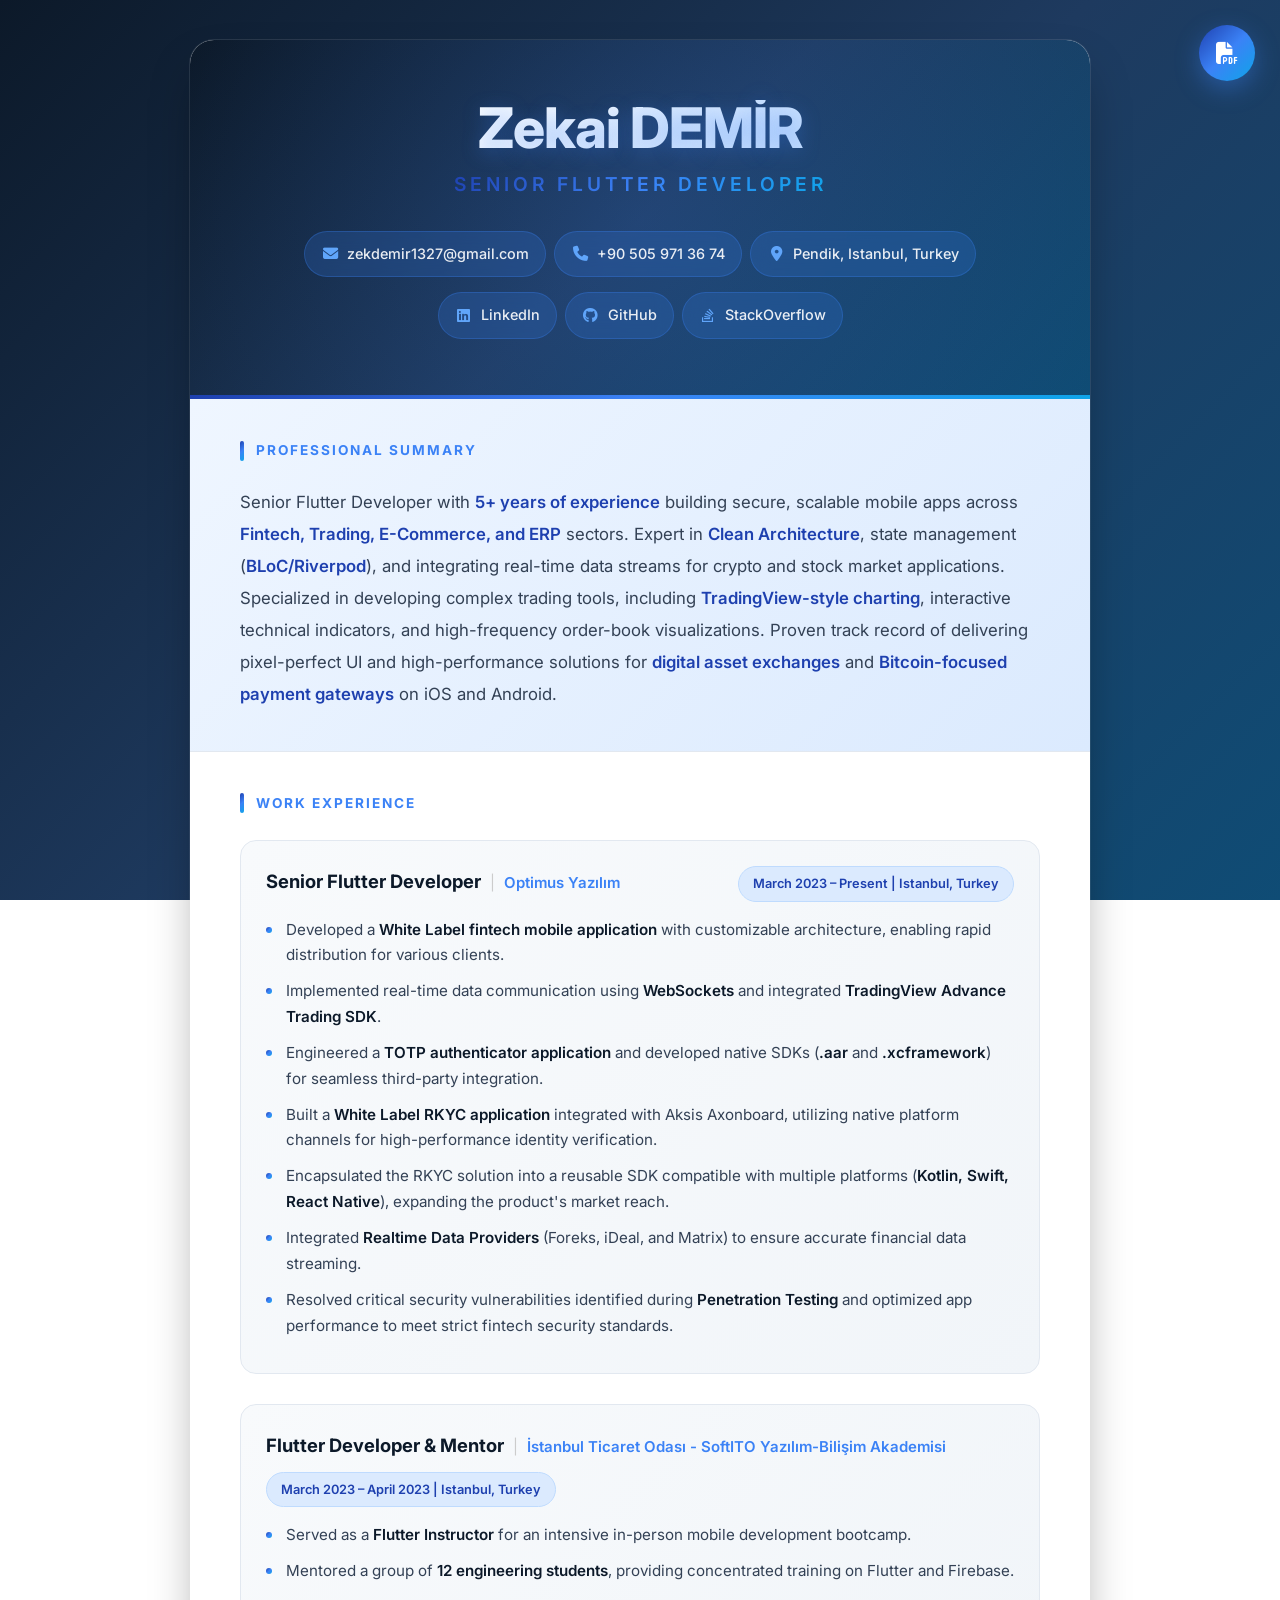
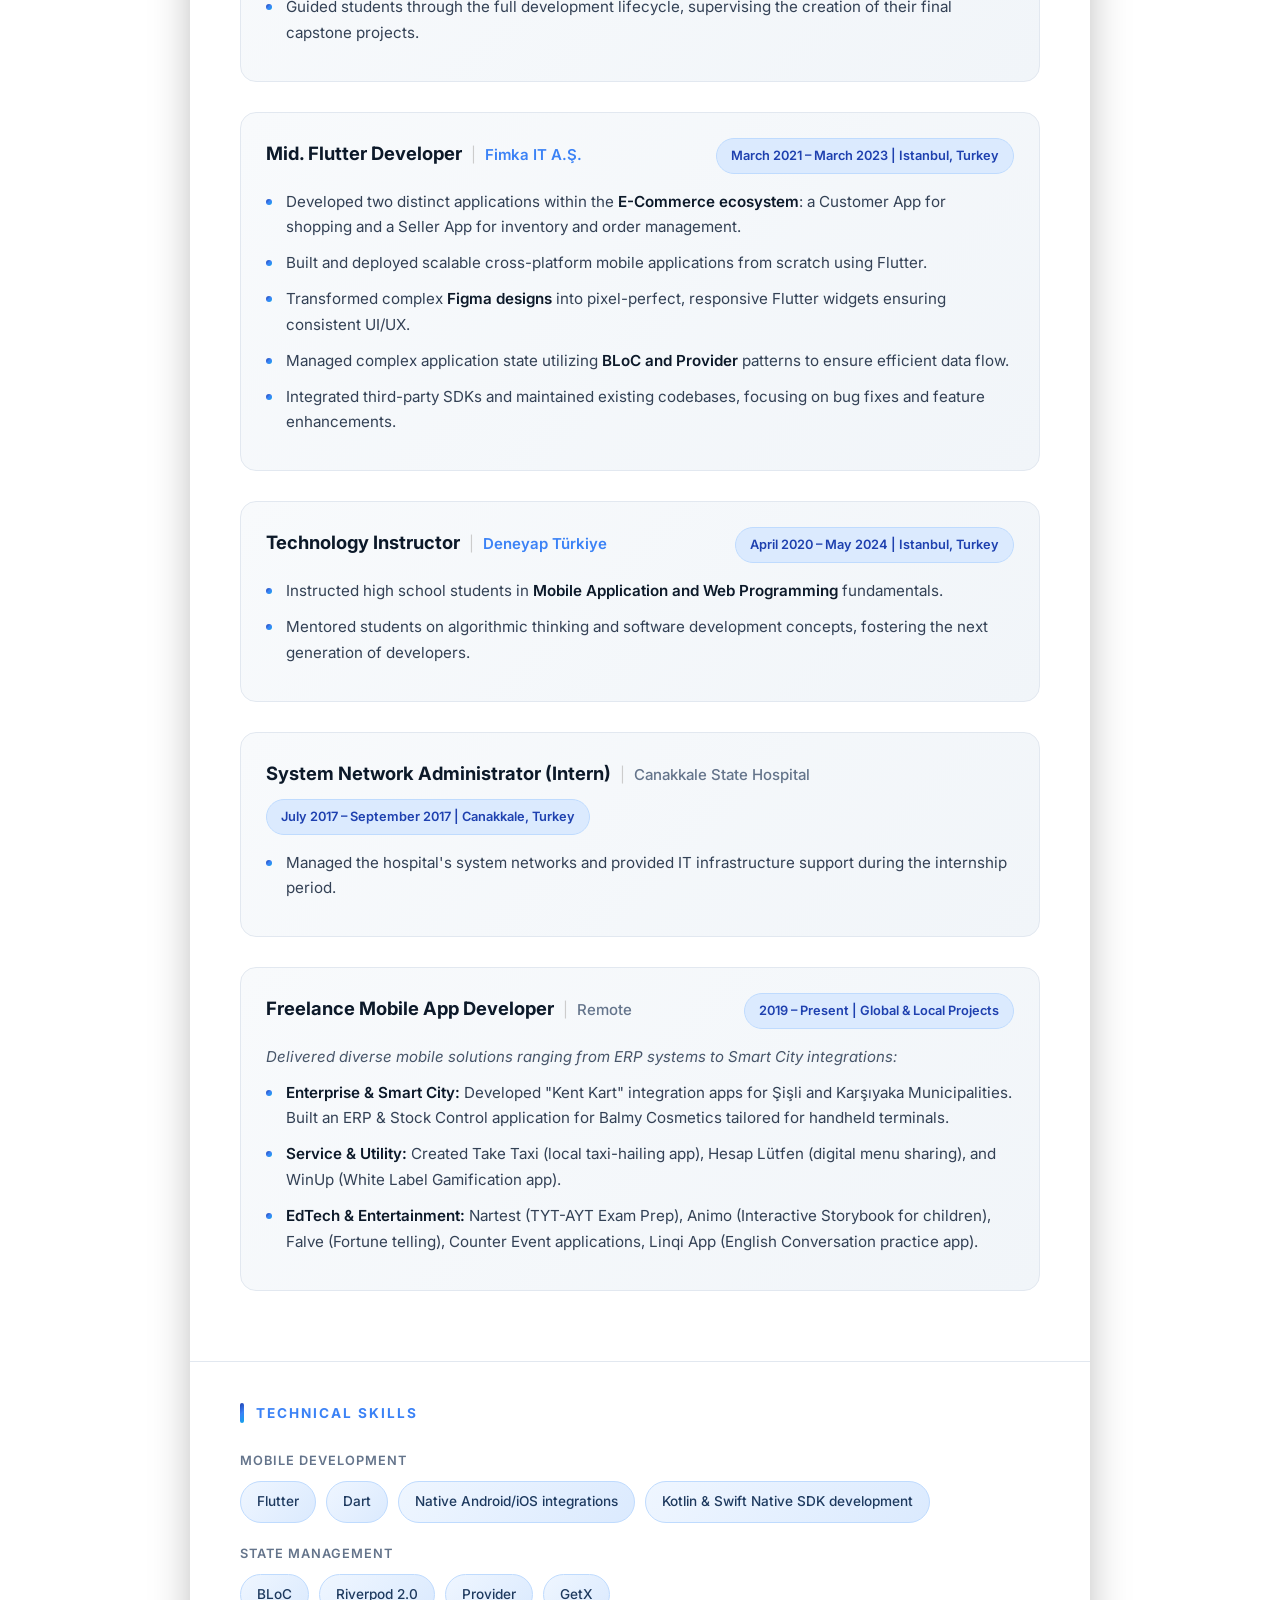
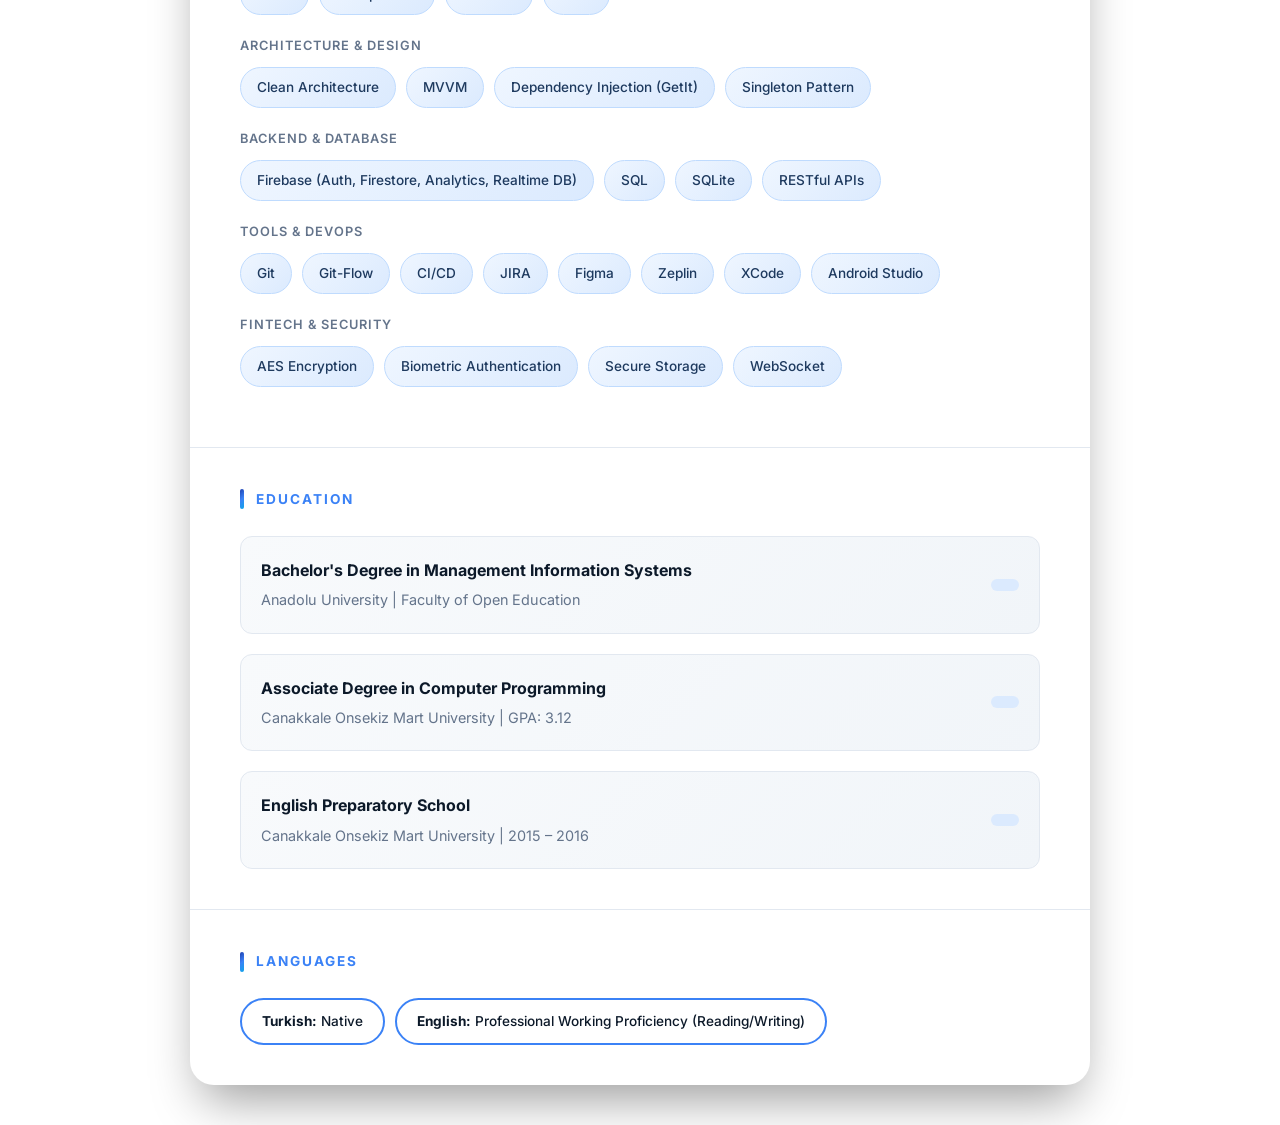
==== index.html @ 6dcea09a "feat: Implement personal CV website with responsive design and native PDF generation." ====
<!DOCTYPE html>
<html lang="en">

<head>
    <meta charset="UTF-8">
    <meta name="viewport" content="width=device-width, initial-scale=1.0">
    <title>Zekai Demir - Senior Flutter Developer</title>
    <meta name="description"
        content="Senior Flutter Developer with 5+ years of experience building secure, scalable mobile apps across Fintech, E-Commerce, and ERP sectors.">
    <link rel="icon" href="favicon.png" type="image/png">
    <link rel="preconnect" href="https://fonts.googleapis.com">
    <link rel="preconnect" href="https://fonts.gstatic.com" crossorigin>
    <link href="https://fonts.googleapis.com/css2?family=Inter:wght@400;500;600;700;800&display=swap" rel="stylesheet">
    <link rel="stylesheet" href="style.css">
    <link rel="stylesheet" href="https://cdnjs.cloudflare.com/ajax/libs/font-awesome/6.4.0/css/all.min.css">
</head>

<body>
    <!-- Fixed PDF Download Button -->
    <button id="pdf-download-btn" onclick="generatePDF()" title="Download as PDF">
        <i class="fa-solid fa-file-pdf"></i>
    </button>


    <div class="container">
        <header class="header-centered">
            <div class="header-left">
                <h1>Zekai DEMİR</h1>
                <h2>Senior Flutter Developer</h2>
            </div>
            <div class="header-right">
                <div class="contact-row">
                    <a href="mailto:zekdemir1327@gmail.com"><i class="fa-solid fa-envelope"></i>
                        zekdemir1327@gmail.com</a>
                    <a href="tel:+905059713674"><i class="fa-solid fa-phone"></i> +90 505 971 36 74</a>
                    <a href="https://www.google.com/maps/search/?api=1&query=Pendik,+Istanbul,+Turkey"
                        target="_blank"><i class="fa-solid fa-location-dot"></i> Pendik, Istanbul, Turkey</a>
                </div>
                <div class="social-row">
                    <a href="https://linkedin.com/in/zekai-demir-aa028a126" target="_blank"><i
                            class="fa-brands fa-linkedin"></i> LinkedIn</a>
                    <a href="https://github.com/Demirzekk" target="_blank"><i class="fa-brands fa-github"></i>
                        GitHub</a>
                    <a href="https://stackoverflow.com/users/14048442" target="_blank"><i
                            class="fa-brands fa-stack-overflow"></i> StackOverflow</a>
                </div>
            </div>
        </header>

        <section class="summary">
            <h3 class="section-title">Professional Summary</h3>
            <p>
                Senior Flutter Developer with <strong>5+ years of experience</strong> building secure, scalable mobile
                apps across
                <strong>Fintech, Trading, E-Commerce, and ERP</strong> sectors. Expert in <strong>Clean
                    Architecture</strong>,
                state management (<strong>BLoC/Riverpod</strong>), and integrating real-time data streams for crypto and
                stock market applications.
                Specialized in developing complex trading tools, including <strong>TradingView-style charting</strong>,
                interactive technical indicators,
                and high-frequency order-book visualizations. Proven track record of delivering pixel-perfect UI and
                high-performance solutions
                for <strong>digital asset exchanges</strong> and <strong>Bitcoin-focused payment gateways</strong> on
                iOS and Android.
            </p>
        </section>

        <section class="experience">
            <h3 class="section-title">Work Experience</h3>

            <!-- Senior Flutter Developer - Optimus Yazılım -->
            <div class="job-item">
                <div class="job-header">
                    <div>
                        <span class="job-title">Senior Flutter Developer</span> <span
                            style="margin: 0 5px; color: #ccc;">|</span> <span class="company"><a href="#"
                                target="_blank">Optimus Yazılım</a></span>
                    </div>
                    <div class="job-meta">March 2023 – Present | Istanbul, Turkey</div>
                </div>
                <div class="job-details">
                    <ul>
                        <li>Developed a <strong>White Label fintech mobile application</strong> with customizable
                            architecture, enabling rapid distribution for various clients.</li>
                        <li>Implemented real-time data communication using <strong>WebSockets</strong> and integrated
                            <strong>TradingView Advance Trading SDK</strong>.
                        </li>
                        <li>Engineered a <strong>TOTP authenticator application</strong> and developed native SDKs
                            (<strong>.aar</strong> and <strong>.xcframework</strong>) for seamless third-party
                            integration.</li>
                        <li>Built a <strong>White Label RKYC application</strong> integrated with Aksis Axonboard,
                            utilizing native platform channels for high-performance identity verification.</li>
                        <li>Encapsulated the RKYC solution into a reusable SDK compatible with multiple platforms
                            (<strong>Kotlin, Swift, React Native</strong>), expanding the product's market reach.</li>
                        <li>Integrated <strong>Realtime Data Providers</strong> (Foreks, iDeal, and Matrix) to ensure
                            accurate financial data streaming.</li>
                        <li>Resolved critical security vulnerabilities identified during <strong>Penetration
                                Testing</strong> and optimized app performance to meet strict fintech security
                            standards.</li>
                    </ul>
                </div>
            </div>

            <!-- Flutter Developer & Mentor - İstanbul Ticaret Odası -->
            <div class="job-item">
                <div class="job-header">
                    <div>
                        <span class="job-title">Flutter Developer & Mentor</span> <span
                            style="margin: 0 5px; color: #ccc;">|</span> <span class="company"><a href="#"
                                target="_blank">İstanbul Ticaret Odası - SoftITO Yazılım-Bilişim Akademisi</a></span>
                    </div>
                    <div class="job-meta">March 2023 – April 2023 | Istanbul, Turkey</div>
                </div>
                <div class="job-details">
                    <ul>
                        <li>Served as a <strong>Flutter Instructor</strong> for an intensive in-person mobile
                            development bootcamp.</li>
                        <li>Mentored a group of <strong>12 engineering students</strong>, providing concentrated
                            training on Flutter and Firebase.</li>
                        <li>Guided students through the full development lifecycle, supervising the creation of their
                            final capstone projects.</li>
                    </ul>
                </div>
            </div>

            <!-- Mid. Flutter Developer - Fimka IT A.Ş. -->
            <div class="job-item">
                <div class="job-header">
                    <div>
                        <span class="job-title">Mid. Flutter Developer</span> <span
                            style="margin: 0 5px; color: #ccc;">|</span> <span class="company"><a href="#"
                                target="_blank">Fimka IT A.Ş.</a></span>
                    </div>
                    <div class="job-meta">March 2021 – March 2023 | Istanbul, Turkey</div>
                </div>
                <div class="job-details">
                    <ul>
                        <li>Developed two distinct applications within the <strong>E-Commerce ecosystem</strong>: a
                            Customer App for shopping and a Seller App for inventory and order management.</li>
                        <li>Built and deployed scalable cross-platform mobile applications from scratch using Flutter.
                        </li>
                        <li>Transformed complex <strong>Figma designs</strong> into pixel-perfect, responsive Flutter
                            widgets ensuring consistent UI/UX.</li>
                        <li>Managed complex application state utilizing <strong>BLoC and Provider</strong> patterns to
                            ensure efficient data flow.</li>
                        <li>Integrated third-party SDKs and maintained existing codebases, focusing on bug fixes and
                            feature enhancements.</li>
                    </ul>
                </div>
            </div>

            <!-- Technology Instructor - Deneyap Türkiye -->
            <div class="job-item">
                <div class="job-header">
                    <div>
                        <span class="job-title">Technology Instructor</span> <span
                            style="margin: 0 5px; color: #ccc;">|</span> <span class="company"><a href="#"
                                target="_blank">Deneyap Türkiye</a></span>
                    </div>
                    <div class="job-meta">April 2020 – May 2024 | Istanbul, Turkey</div>
                </div>
                <div class="job-details">
                    <ul>
                        <li>Instructed high school students in <strong>Mobile Application and Web Programming</strong>
                            fundamentals.</li>
                        <li>Mentored students on algorithmic thinking and software development concepts, fostering the
                            next generation of developers.</li>
                    </ul>
                </div>
            </div>

            <!-- System Network Administrator - Canakkale State Hospital -->
            <div class="job-item">
                <div class="job-header">
                    <div>
                        <span class="job-title">System Network Administrator (Intern)</span> <span
                            style="margin: 0 5px; color: #ccc;">|</span> <span class="company">Canakkale State
                            Hospital</span>
                    </div>
                    <div class="job-meta">July 2017 – September 2017 | Canakkale, Turkey</div>
                </div>
                <div class="job-details">
                    <ul>
                        <li>Managed the hospital's system networks and provided IT infrastructure support during the
                            internship period.</li>
                    </ul>
                </div>
            </div>

            <!-- Freelance Mobile App Developer -->
            <div class="job-item">
                <div class="job-header">
                    <div>
                        <span class="job-title">Freelance Mobile App Developer</span> <span
                            style="margin: 0 5px; color: #ccc;">|</span> <span class="company">Remote</span>
                    </div>
                    <div class="job-meta">2019 – Present | Global & Local Projects</div>
                </div>
                <div class="job-details">
                    <p style="margin-bottom: 10px; color: #475569;">Delivered diverse mobile solutions ranging from ERP
                        systems to Smart City integrations:</p>
                    <ul>
                        <li><strong>Enterprise & Smart City:</strong> Developed "Kent Kart" integration apps for Şişli
                            and Karşıyaka Municipalities. Built an ERP & Stock Control application for Balmy Cosmetics
                            tailored for handheld terminals.</li>
                        <li><strong>Service & Utility:</strong> Created Take Taxi (local taxi-hailing app), Hesap Lütfen
                            (digital menu sharing), and WinUp (White Label Gamification app).</li>
                        <li><strong>EdTech & Entertainment:</strong> Nartest (TYT-AYT Exam Prep), Animo (Interactive
                            Storybook for children), Falve (Fortune telling), Counter Event applications, Linqi App
                            (English Conversation practice app).</li>
                    </ul>
                </div>
            </div>

        </section>

        <section class="skills">
            <h3 class="section-title">Technical Skills</h3>

            <div class="skill-category">
                <span class="category-title">Mobile Development</span>
                <div class="skills-grid">
                    <span class="skill-tag">Flutter</span>
                    <span class="skill-tag">Dart</span>
                    <span class="skill-tag">Native Android/iOS integrations</span>
                    <span class="skill-tag">Kotlin & Swift Native SDK development</span>
                </div>
            </div>

            <div class="skill-category">
                <span class="category-title">State Management</span>
                <div class="skills-grid">
                    <span class="skill-tag">BLoC</span>
                    <span class="skill-tag">Riverpod 2.0</span>
                    <span class="skill-tag">Provider</span>
                    <span class="skill-tag">GetX</span>
                </div>
            </div>

            <div class="skill-category">
                <span class="category-title">Architecture & Design</span>
                <div class="skills-grid">
                    <span class="skill-tag">Clean Architecture</span>
                    <span class="skill-tag">MVVM</span>
                    <span class="skill-tag">Dependency Injection (GetIt)</span>
                    <span class="skill-tag">Singleton Pattern</span>
                </div>
            </div>

            <div class="skill-category">
                <span class="category-title">Backend & Database</span>
                <div class="skills-grid">
                    <span class="skill-tag">Firebase (Auth, Firestore, Analytics, Realtime DB)</span>
                    <span class="skill-tag">SQL</span>
                    <span class="skill-tag">SQLite</span>
                    <span class="skill-tag">RESTful APIs</span>
                </div>
            </div>

            <div class="skill-category">
                <span class="category-title">Tools & DevOps</span>
                <div class="skills-grid">
                    <span class="skill-tag">Git</span>
                    <span class="skill-tag">Git-Flow</span>
                    <span class="skill-tag">CI/CD</span>
                    <span class="skill-tag">JIRA</span>
                    <span class="skill-tag">Figma</span>
                    <span class="skill-tag">Zeplin</span>
                    <span class="skill-tag">XCode</span>
                    <span class="skill-tag">Android Studio</span>
                </div>
            </div>

            <div class="skill-category">
                <span class="category-title">Fintech & Security</span>
                <div class="skills-grid">
                    <span class="skill-tag">AES Encryption</span>
                    <span class="skill-tag">Biometric Authentication</span>
                    <span class="skill-tag">Secure Storage</span>
                    <span class="skill-tag">WebSocket</span>
                </div>
            </div>
        </section>

        <section class="education">
            <h3 class="section-title">Education</h3>

            <div class="education-item">
                <div>
                    <div class="degree">Bachelor's Degree in Management Information Systems</div>
                    <div class="school">Anadolu University | Faculty of Open Education</div>
                </div>
                <div class="grad-date"></div>
            </div>

            <div class="education-item">
                <div>
                    <div class="degree">Associate Degree in Computer Programming</div>
                    <div class="school">Canakkale Onsekiz Mart University | GPA: 3.12</div>
                </div>
                <div class="grad-date"></div>
            </div>

            <div class="education-item">
                <div>
                    <div class="degree">English Preparatory School</div>
                    <div class="school">Canakkale Onsekiz Mart University | 2015 – 2016</div>
                </div>
                <div class="grad-date"></div>
            </div>
        </section>

        <section class="languages">
            <h3 class="section-title">Languages</h3>
            <div class="skills-grid">
                <span class="skill-tag"
                    style="background: white; border: 1px solid #e2e8f0; font-weight: 500; color: var(--primary-color);"><strong>Turkish:</strong>
                    Native</span>
                <span class="skill-tag"
                    style="background: white; border: 1px solid #e2e8f0; font-weight: 500; color: var(--primary-color);"><strong>English:</strong>
                    Professional Working Proficiency (Reading/Writing)</span>
            </div>
        </section>

    </div>



    <script>
        function generatePDF() {
            // Calculate the full dimensions of the container or body
            // We use the container width to ensure it fits the design exactly
            const container = document.querySelector('.container');

            // Add a buffer to the height to ensure everything fits comfortably
            // This extra space (e.g. +20px) makes the paper slightly longer than the content.
            const bodyHeight = Math.ceil(container.scrollHeight) + 20;
            const bodyWidth = Math.ceil(container.scrollWidth);

            const style = document.createElement('style');
            style.innerHTML = `
            @media print {
                @page {
                    /* Set size to exact content dimensions */
                    size: ${bodyWidth}px ${bodyHeight}px; 
                    margin: 0; 
                }
                html, body {
                    width: ${bodyWidth}px;
                    height: ${bodyHeight}px;
                    margin: 0 !important;
                    padding: 0 !important;
                    overflow: hidden !important; 
                }
                .container {
                    width: 100% !important;
                    max-width: none !important;
                    box-shadow: none !important;
                    margin: 0 !important;
                 }
                
                /* Explicitly hide the button in this dynamic generated style */
                #pdf-download-btn, button#pdf-download-btn {
                    display: none !important;
                    opacity: 0 !important;
                    visibility: hidden !important;
                }
            }
        `;
            document.head.appendChild(style);

            const originalTitle = document.title;
            const date = new Date().toISOString().split('T')[0];
            document.title = `Zekai_Demir_CV_${date}`;

            window.print();

            setTimeout(() => {
                document.head.removeChild(style);
                document.title = originalTitle;
            }, 1000);
        }
    </script>
</body>

</html>
---- style.css ----
:root {
  --primary-color: #0c1929;
  --secondary-color: #64748b;
  --accent-color: #3b82f6;
  --accent-gradient: linear-gradient(135deg, #1e40af 0%, #3b82f6 50%, #0ea5e9 100%);
  --accent-light: #dbeafe;
  --text-color: #334155;
  --bg-color: #f0f9ff;
  --card-bg: #ffffff;
  --section-line: #e2e8f0;
  --font-heading: 'Inter', sans-serif;
  --font-body: 'Inter', sans-serif;
  --glass-bg: rgba(255, 255, 255, 0.1);
  --glass-border: rgba(255, 255, 255, 0.2);
}

* {
  box-sizing: border-box;
  margin: 0;
  padding: 0;
}

body {
  font-family: var(--font-body);
  background: linear-gradient(135deg, #0c1929 0%, #1e3a5f 50%, #0f4c75 100%);
  background-attachment: fixed;
  color: var(--text-color);
  line-height: 1.7;
  font-size: 15px;
  -webkit-font-smoothing: antialiased;
  min-height: 100vh;
  padding: 40px 20px;
}

.container {
  max-width: 900px;
  margin: 0 auto;
  background: var(--card-bg);
  padding: 0;
  box-shadow:
    0 25px 50px -12px rgba(0, 0, 0, 0.4),
    0 0 0 1px rgba(255, 255, 255, 0.1);
  border-radius: 24px;
  overflow: hidden;
  min-height: auto;
  animation: slideUp 0.6s ease-out;
}

@keyframes slideUp {
  from {
    opacity: 0;
    transform: translateY(30px);
  }

  to {
    opacity: 1;
    transform: translateY(0);
  }
}

a {
  color: var(--accent-color);
  text-decoration: none;
  transition: all 0.3s ease;
  font-weight: 500;
}

a:hover {
  color: #1e40af;
}

/* Premium Dark Blue Header */
header {
  background: linear-gradient(135deg, #0c1929 0%, #1e3a5f 50%, #0f4c75 100%);
  color: white;
  padding: 50px;
  display: flex;
  justify-content: space-between;
  align-items: center;
  margin-bottom: 0;
  position: relative;
  overflow: hidden;
}

header::before {
  content: '';
  position: absolute;
  top: -50%;
  left: -50%;
  width: 200%;
  height: 200%;
  background: radial-gradient(circle, rgba(59, 130, 246, 0.15) 0%, transparent 50%);
  animation: pulse 4s ease-in-out infinite;
}

@keyframes pulse {

  0%,
  100% {
    transform: scale(1);
    opacity: 0.5;
  }

  50% {
    transform: scale(1.1);
    opacity: 0.8;
  }
}

header.header-centered {
  background: linear-gradient(135deg, #0c1929 0%, #1e3a5f 50%, #0f4c75 100%);
  flex-direction: column;
  align-items: center;
  text-align: center;
  padding: 60px 40px;
  border-bottom: none;
  position: relative;
}

header.header-centered::after {
  content: '';
  position: absolute;
  bottom: 0;
  left: 0;
  right: 0;
  height: 4px;
  background: var(--accent-gradient);
}

.header-left {
  position: relative;
  z-index: 1;
}

.header-left h1 {
  font-family: var(--font-heading);
  font-size: 3.2rem;
  color: white;
  font-weight: 800;
  letter-spacing: -1px;
  margin-bottom: 12px;
  line-height: 1;
  background: linear-gradient(135deg, #fff 0%, #bfdbfe 100%);
  -webkit-background-clip: text;
  -webkit-text-fill-color: transparent;
  background-clip: text;
}

.header-left h2 {
  font-size: 1.1rem;
  background: var(--accent-gradient);
  -webkit-background-clip: text;
  -webkit-text-fill-color: transparent;
  background-clip: text;
  font-weight: 600;
  letter-spacing: 3px;
  text-transform: uppercase;
}

header.header-centered .header-left {
  margin-bottom: 30px;
  text-align: center;
}

header.header-centered .header-left h1 {
  font-size: 3.5rem;
  text-shadow: 0 4px 20px rgba(59, 130, 246, 0.3);
}

header.header-centered .header-left h2 {
  font-size: 1.2rem;
  letter-spacing: 4px;
}

.header-right {
  text-align: right;
  font-size: 0.9rem;
  line-height: 2;
  position: relative;
  z-index: 1;
}

header.header-centered .header-right {
  text-align: center;
  display: flex;
  flex-direction: column;
  align-items: center;
  gap: 15px;
  width: 100%;
}

.contact-row,
.social-row {
  display: flex;
  flex-wrap: wrap;
  justify-content: center;
  gap: 8px;
}

.header-right a {
  color: rgba(255, 255, 255, 0.9);
  text-decoration: none;
  display: inline-flex;
  align-items: center;
  padding: 8px 16px;
  border-radius: 50px;
  background: rgba(59, 130, 246, 0.2);
  backdrop-filter: blur(10px);
  border: 1px solid rgba(59, 130, 246, 0.3);
  transition: all 0.3s ease;
  font-size: 0.9rem;
}

.header-right a:hover {
  background: rgba(59, 130, 246, 0.4);
  color: white;
  transform: translateY(-2px);
  box-shadow: 0 10px 20px rgba(59, 130, 246, 0.3);
}

.header-right i {
  width: 18px;
  text-align: center;
  color: #60a5fa;
  margin-right: 8px;
  font-size: 0.95rem;
}

/* Content Sections */
section {
  padding: 40px 50px;
  margin-bottom: 0;
  border-bottom: 1px solid var(--section-line);
  animation: fadeIn 0.5s ease-out;
}

section:last-child {
  border-bottom: none;
}

@keyframes fadeIn {
  from {
    opacity: 0;
  }

  to {
    opacity: 1;
  }
}

/* Modern Section Titles */
h3.section-title {
  font-family: var(--font-heading);
  font-size: 0.85rem;
  text-transform: uppercase;
  color: var(--accent-color);
  border-bottom: none;
  padding-bottom: 0;
  margin-bottom: 25px;
  letter-spacing: 2px;
  font-weight: 700;
  display: flex;
  align-items: center;
  gap: 12px;
}

h3.section-title::before {
  content: '';
  width: 4px;
  height: 20px;
  background: var(--accent-gradient);
  border-radius: 2px;
}

/* Summary */
.summary {
  background: linear-gradient(135deg, #eff6ff 0%, #dbeafe 100%);
  border-radius: 0;
  padding: 40px 50px;
}

.summary p {
  font-size: 1.05rem;
  color: var(--text-color);
  line-height: 1.9;
}

.summary strong {
  color: #1e40af;
  font-weight: 600;
}

/* Experience Cards */
.job-item {
  margin-bottom: 30px;
  padding: 25px;
  background: linear-gradient(135deg, #f8fafc 0%, #f1f5f9 100%);
  border-radius: 16px;
  border: 1px solid var(--section-line);
  transition: all 0.3s ease;
  position: relative;
  overflow: hidden;
}

.job-item::before {
  content: '';
  position: absolute;
  top: 0;
  left: 0;
  width: 4px;
  height: 100%;
  background: var(--accent-gradient);
  opacity: 0;
  transition: opacity 0.3s ease;
}

.job-item:hover {
  transform: translateY(-4px);
  box-shadow: 0 20px 40px rgba(59, 130, 246, 0.15);
  border-color: var(--accent-color);
}

.job-item:hover::before {
  opacity: 1;
}

.job-header {
  display: flex;
  justify-content: space-between;
  align-items: flex-start;
  margin-bottom: 15px;
  flex-wrap: wrap;
  gap: 10px;
}

.job-title {
  font-weight: 700;
  font-size: 1.15rem;
  color: var(--primary-color);
}

.company {
  color: var(--secondary-color);
  font-weight: 500;
}

.company a {
  font-weight: 600;
  color: var(--accent-color);
  text-decoration: none;
  transition: all 0.3s ease;
}

.company a:hover {
  color: #1e40af;
}

.job-meta {
  font-size: 0.8rem;
  color: #1e40af;
  font-weight: 600;
  background: #dbeafe;
  padding: 6px 14px;
  border-radius: 50px;
  border: 1px solid #bfdbfe;
  white-space: nowrap;
}

.job-details ul {
  list-style: none;
  padding-left: 0;
}

.job-details li {
  position: relative;
  margin-bottom: 10px;
  color: var(--text-color);
  font-size: 0.95rem;
  line-height: 1.7;
  padding-left: 20px;
}

.job-details li::before {
  content: "";
  position: absolute;
  left: 0;
  top: 10px;
  width: 6px;
  height: 6px;
  background: var(--accent-gradient);
  border-radius: 50%;
}

.job-details strong,
.job-details a {
  color: var(--primary-color);
  font-weight: 600;
}

.job-details p {
  color: var(--secondary-color);
  font-style: italic;
  margin-bottom: 12px;
}

/* Skills Categories */
.skill-category {
  margin-bottom: 20px;
}

.category-title {
  font-size: 0.8rem;
  color: var(--secondary-color);
  font-weight: 600;
  margin-bottom: 10px;
  text-transform: uppercase;
  letter-spacing: 1px;
  display: block;
}

/* Skills Grid - Modern Blue Tags */
.skills-grid {
  display: flex;
  flex-wrap: wrap;
  gap: 10px;
}

.skill-tag {
  background: linear-gradient(135deg, #eff6ff 0%, #dbeafe 100%);
  color: #1e3a5f;
  padding: 8px 16px;
  border-radius: 50px;
  font-size: 0.85rem;
  font-weight: 500;
  border: 1px solid #bfdbfe;
  transition: all 0.3s ease;
  cursor: default;
}

.skill-tag:hover {
  background: var(--accent-gradient);
  color: white;
  border-color: transparent;
  transform: translateY(-2px);
  box-shadow: 0 8px 20px rgba(59, 130, 246, 0.3);
}

/* Education Layout */
.education-item {
  display: flex;
  justify-content: space-between;
  align-items: center;
  margin-bottom: 20px;
  padding: 20px;
  background: linear-gradient(135deg, #f8fafc 0%, #f1f5f9 100%);
  border-radius: 12px;
  border: 1px solid var(--section-line);
  transition: all 0.3s ease;
}

.education-item:hover {
  border-color: var(--accent-color);
  transform: translateX(5px);
}

.education-item:last-child {
  margin-bottom: 0;
}

.degree {
  font-weight: 700;
  color: var(--primary-color);
  font-size: 1rem;
  margin-bottom: 4px;
}

.school {
  color: var(--secondary-color);
  font-size: 0.9rem;
}

.grad-date {
  font-size: 0.85rem;
  color: #1e40af;
  font-weight: 600;
  background: var(--accent-light);
  padding: 6px 14px;
  border-radius: 50px;
}

/* Languages Section - Custom Style */
.languages .skills-grid .skill-tag {
  background: white !important;
  border: 2px solid var(--accent-color) !important;
  color: var(--primary-color) !important;
  font-weight: 600;
  padding: 10px 20px;
}

.languages .skills-grid .skill-tag:hover {
  background: var(--accent-gradient) !important;
  color: white !important;
  border-color: transparent !important;
}

/* PDF Download Button */
#pdf-download-btn {
  position: fixed !important;
  top: 25px !important;
  right: 25px !important;
  background: var(--accent-gradient) !important;
  color: white !important;
  border: none !important;
  width: 56px !important;
  height: 56px !important;
  border-radius: 50% !important;
  font-size: 22px !important;
  cursor: pointer !important;
  box-shadow: 0 8px 25px rgba(59, 130, 246, 0.4) !important;
  z-index: 2147483647 !important;
  display: flex !important;
  justify-content: center !important;
  align-items: center !important;
  transition: all 0.3s ease !important;
}

#pdf-download-btn:hover {
  transform: scale(1.1) rotate(5deg) !important;
  box-shadow: 0 12px 35px rgba(59, 130, 246, 0.5) !important;
}

/* Responsive Design */
@media (max-width: 768px) {
  body {
    padding: 20px 15px;
  }

  .container {
    border-radius: 16px;
  }

  header.header-centered {
    padding: 40px 25px;
  }

  header.header-centered .header-left h1 {
    font-size: 2.2rem;
  }

  header.header-centered .header-left h2 {
    font-size: 0.9rem;
    letter-spacing: 2px;
  }

  .header-right a {
    padding: 6px 12px;
    font-size: 0.8rem;
  }

  section {
    padding: 30px 25px;
  }

  .job-header {
    flex-direction: column;
    align-items: flex-start;
  }

  .job-meta {
    margin-top: 5px;
  }

  .education-item {
    flex-direction: column;
    align-items: flex-start;
    gap: 10px;
  }
}

/* Print Optimization - Flat Colors for PDF */
@media print {
  @page {
    margin: 0;
    size: auto;
  }

  body {
    -webkit-print-color-adjust: exact !important;
    print-color-adjust: exact !important;
    background: white !important;
    padding: 0 !important;
    font-size: 9.5pt;
  }

  .container {
    width: 100%;
    max-width: 100%;
    margin: 0;
    padding: 0;
    box-shadow: none;
    border: none;
    border-radius: 0;
  }

  /* Header - Flat Dark Blue */
  header,
  header.header-centered {
    -webkit-print-color-adjust: exact !important;
    print-color-adjust: exact !important;
    background: #0f3460 !important;
    border-radius: 0;
    padding: 30px 20px;
  }

  header.header-centered::before,
  header.header-centered::after {
    display: none !important;
  }

  header.header-centered .header-left h1 {
    background: none !important;
    -webkit-text-fill-color: white !important;
    color: white !important;
    text-shadow: none !important;
  }

  header.header-centered .header-left h2 {
    background: none !important;
    -webkit-text-fill-color: #60a5fa !important;
    color: #60a5fa !important;
  }

  .header-right a {
    background: rgba(255, 255, 255, 0.15) !important;
    border-color: rgba(255, 255, 255, 0.2) !important;
    color: white !important;
  }

  .header-right i {
    color: #60a5fa !important;
  }

  /* Summary - Flat Light Blue */
  .summary {
    background: #dbeafe !important;
  }

  .summary strong {
    color: #1e40af !important;
  }

  /* Section Titles */
  h3.section-title::before {
    background: #3b82f6 !important;
  }

  /* Job Items - Flat Background */
  .job-item {
    background: #f8fafc !important;
    box-shadow: none !important;
    border: 1px solid #e2e8f0 !important;
  }

  .job-item::before {
    display: none !important;
  }

  .job-item:hover {
    transform: none !important;
  }

  .job-details li::before {
    background: #3b82f6 !important;
  }

  /* Skill Tags - Flat Style */
  .skill-tag {
    -webkit-print-color-adjust: exact !important;
    print-color-adjust: exact !important;
    background: #eff6ff !important;
    box-shadow: none !important;
    border: 1px solid #bfdbfe !important;
    color: #1e3a5f !important;
  }

  .skill-tag:hover {
    transform: none !important;
    background: #eff6ff !important;
    color: #1e3a5f !important;
  }

  /* Education Items - Flat Background */
  .education-item {
    background: #f8fafc !important;
    border: 1px solid #e2e8f0 !important;
  }

  .education-item:hover {
    transform: none !important;
  }

  /* Languages */
  .languages .skills-grid .skill-tag {
    background: white !important;
    border: 1px solid #3b82f6 !important;
  }

  /* Hide PDF Button */
  #pdf-download-btn {
    display: none !important;
  }

  /* Links */
  a {
    color: #3b82f6 !important;
    text-decoration: none !important;
  }

  /* Page Layout */
  html,
  body {
    height: auto !important;
    overflow: hidden !important;
  }

  section {
    padding: 20px;
    page-break-inside: avoid;
    break-inside: avoid;
  }

  h1,
  h2,
  h3 {
    page-break-after: avoid;
    break-after: avoid;
  }

  .education-item,
  .job-item {
    page-break-inside: avoid;
    break-inside: avoid;
  }
}
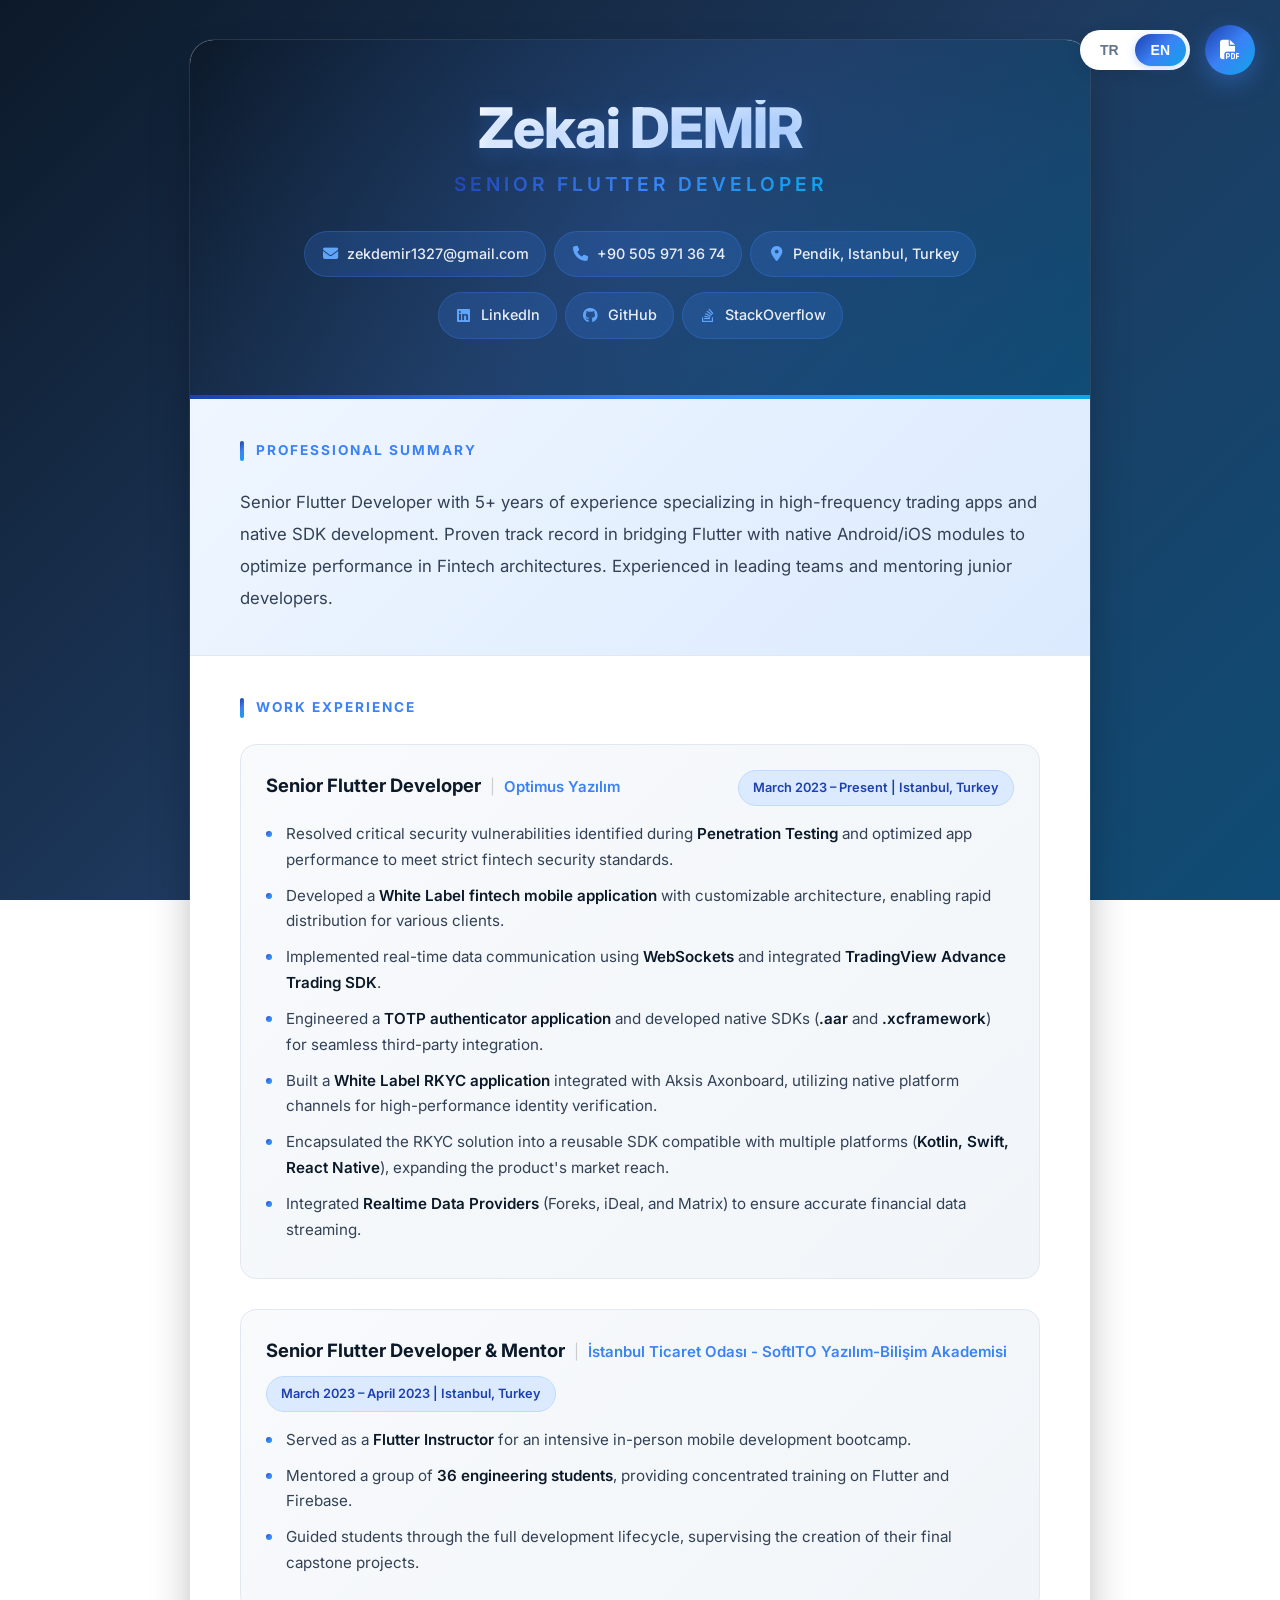
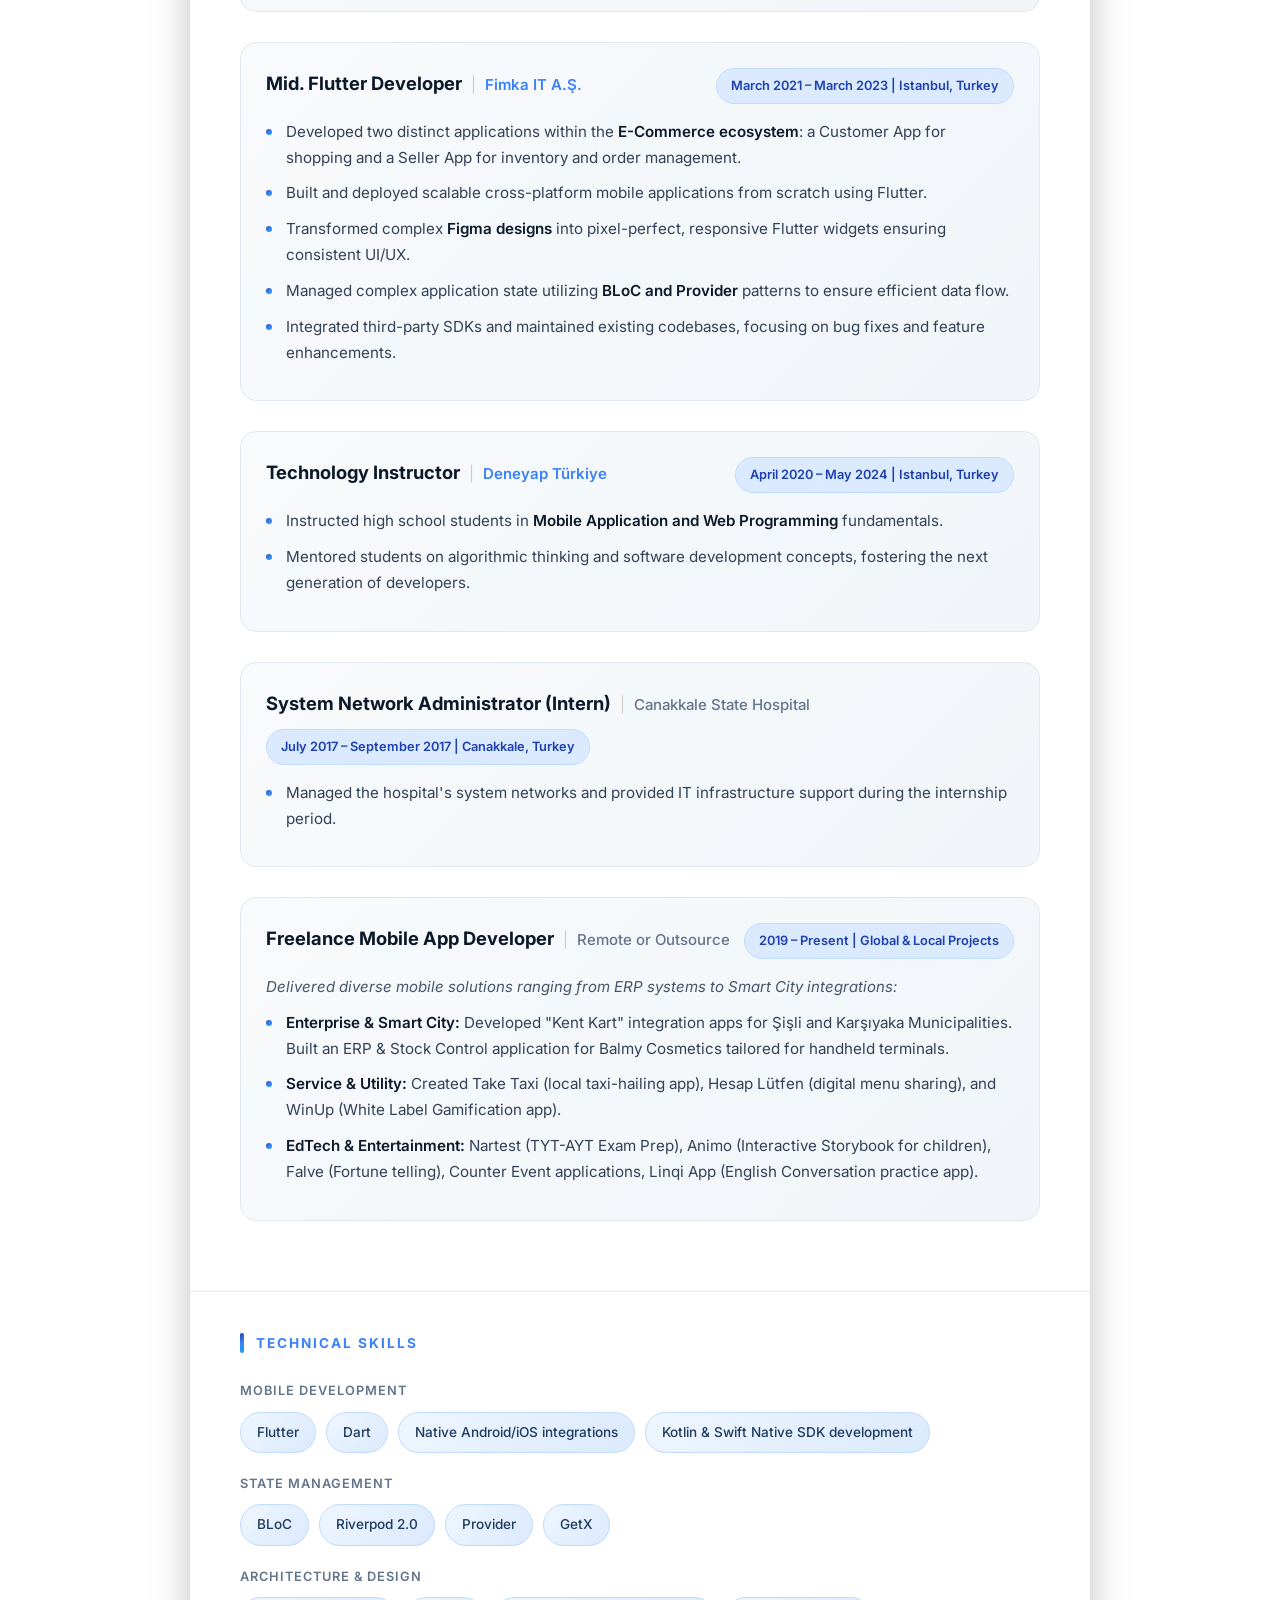
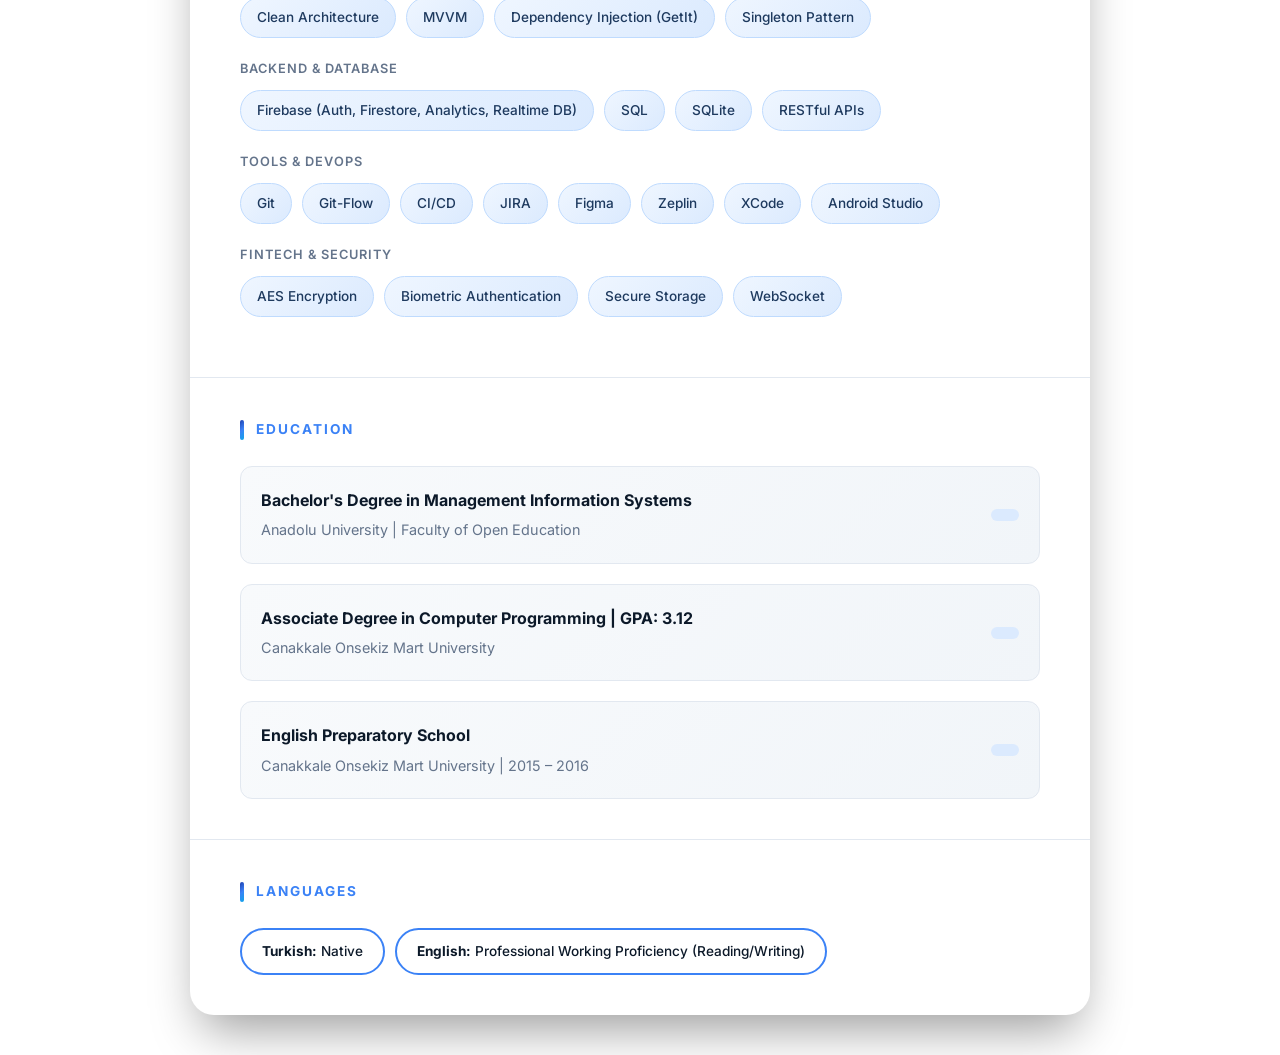
==== commit 0f20d1b2: "Initial commit" ====
--- a/index.html
+++ b/index.html
@@ -6,7 +6,137 @@
     <meta name="viewport" content="width=device-width, initial-scale=1.0">
     <title>Zekai Demir - Senior Flutter Developer</title>
     <meta name="description"
-        content="Senior Flutter Developer with 5+ years of experience building secure, scalable mobile apps across Fintech, E-Commerce, and ERP sectors.">
+        content="Senior Flutter Developer with 5+ years of experience building secure, scalable mobile apps across Fintech, Trading, E-Commerce, and ERP sectors. Expert in TradingView charting, crypto exchanges, and Bitcoin payment gateways.">
+    <meta name="keywords"
+        content="Flutter Developer, Mobile App Developer, Fintech, Trading, Crypto, Bitcoin, TradingView, BLoC, Riverpod, Clean Architecture, iOS, Android">
+    <meta name="author" content="Zekai Demir">
+    <meta name="robots" content="index, follow">
+    <link rel="canonical" href="https://demirzekk.github.io/">
+
+    <!-- Open Graph / Social Media -->
+    <meta property="og:type" content="profile">
+    <meta property="og:title" content="Zekai Demir - Senior Flutter Developer">
+    <meta property="og:description"
+        content="Senior Flutter Developer specialized in Fintech, Trading apps, Crypto exchanges, and Bitcoin payment gateways.">
+    <meta property="og:url" content="https://demirzekk.github.io/">
+    <meta property="profile:first_name" content="Zekai">
+    <meta property="profile:last_name" content="Demir">
+
+    <!-- Twitter Card -->
+    <meta name="twitter:card" content="summary">
+    <meta name="twitter:title" content="Zekai Demir - Senior Flutter Developer">
+    <meta name="twitter:description"
+        content="Senior Flutter Developer specialized in Fintech, Trading apps, and Crypto exchanges.">
+
+    <!-- JSON-LD Structured Data for SEO & LLM Understanding -->
+    <script type="application/ld+json">
+    {
+        "@context": "https://schema.org",
+        "@type": "Person",
+        "@id": "https://demirzekk.github.io/#person",
+        "name": "Zekai Demir",
+        "givenName": "Zekai",
+        "familyName": "Demir",
+        "jobTitle": "Senior Flutter Developer",
+        "description": "Senior Flutter Developer with 5+ years of experience building secure, scalable mobile apps across Fintech, Trading, E-Commerce, and ERP sectors. Expert in Clean Architecture, state management (BLoC/Riverpod), and integrating real-time data streams for crypto and stock market applications. Specialized in developing complex trading tools, including TradingView-style charting, interactive technical indicators, and high-frequency order-book visualizations.",
+        "url": "https://demirzekk.github.io/",
+        "email": "zekdemir1327@gmail.com",
+        "telephone": "+905059713674",
+        "address": {
+            "@type": "PostalAddress",
+            "addressLocality": "Pendik",
+            "addressRegion": "Istanbul",
+            "addressCountry": "Turkey"
+        },
+        "sameAs": [
+            "https://linkedin.com/in/zekai-demir-aa028a126",
+            "https://github.com/Demirzekk",
+            "https://stackoverflow.com/users/14048442"
+        ],
+        "knowsAbout": [
+            "Flutter",
+            "Dart",
+            "Mobile App Development",
+            "iOS Development",
+            "Android Development",
+            "Fintech Applications",
+            "Trading Applications",
+            "Cryptocurrency Exchanges",
+            "Bitcoin Payment Gateways",
+            "TradingView Charting",
+            "Real-time Data Streams",
+            "WebSocket Integration",
+            "Clean Architecture",
+            "BLoC Pattern",
+            "Riverpod",
+            "Firebase",
+            "RESTful APIs",
+            "SDK Development",
+            "Kotlin",
+            "Swift"
+        ],
+        "hasOccupation": {
+            "@type": "Occupation",
+            "name": "Senior Flutter Developer",
+            "occupationLocation": {
+                "@type": "Country",
+                "name": "Turkey"
+            },
+            "skills": "Flutter, Dart, BLoC, Riverpod, Clean Architecture, Firebase, TradingView SDK, WebSocket, Kotlin, Swift"
+        },
+        "worksFor": {
+            "@type": "Organization",
+            "name": "Optimus Yazılım",
+            "address": {
+                "@type": "PostalAddress",
+                "addressLocality": "Istanbul",
+                "addressCountry": "Turkey"
+            }
+        },
+        "alumniOf": [
+            {
+                "@type": "EducationalOrganization",
+                "name": "Anadolu University",
+                "department": "Faculty of Open Education"
+            },
+            {
+                "@type": "EducationalOrganization",
+                "name": "Canakkale Onsekiz Mart University"
+            }
+        ],
+        "knowsLanguage": [
+            {
+                "@type": "Language",
+                "name": "Turkish",
+                "alternateName": "tr"
+            },
+            {
+                "@type": "Language",
+                "name": "English",
+                "alternateName": "en"
+            }
+        ]
+    }
+    </script>
+
+    <!-- Additional WebPage Schema -->
+    <script type="application/ld+json">
+    {
+        "@context": "https://schema.org",
+        "@type": "WebPage",
+        "name": "Zekai Demir - Senior Flutter Developer Resume",
+        "description": "Professional resume and portfolio of Zekai Demir, a Senior Flutter Developer specializing in Fintech, Trading, and Crypto applications.",
+        "url": "https://demirzekk.github.io/",
+        "mainEntity": {
+            "@id": "https://demirzekk.github.io/#person"
+        },
+        "speakable": {
+            "@type": "SpeakableSpecification",
+            "cssSelector": [".summary", ".job-title", ".skill-tag"]
+        }
+    }
+    </script>
+
     <link rel="icon" href="favicon.png" type="image/png">
     <link rel="preconnect" href="https://fonts.googleapis.com">
     <link rel="preconnect" href="https://fonts.gstatic.com" crossorigin>
@@ -16,17 +146,24 @@
 </head>
 
 <body>
-    <!-- Fixed PDF Download Button -->
-    <button id="pdf-download-btn" onclick="generatePDF()" title="Download as PDF">
-        <i class="fa-solid fa-file-pdf"></i>
-    </button>
+    <!-- Fixed Download Buttons -->
+    <!-- Fixed Top Right Controls -->
+    <div class="fixed-controls">
+        <div class="lang-switch">
+            <button onclick="switchLanguage('tr')" class="lang-btn" id="btn-tr">TR</button>
+            <button onclick="switchLanguage('en')" class="lang-btn active" id="btn-en">EN</button>
+        </div>
+        <button id="pdf-download-btn" onclick="generatePDF()" title="Download PDF / PDF İndir">
+            <i class="fa-solid fa-file-pdf"></i>
+        </button>
+    </div>
 
 
     <div class="container">
         <header class="header-centered">
             <div class="header-left">
                 <h1>Zekai DEMİR</h1>
-                <h2>Senior Flutter Developer</h2>
+                <h2 data-i18n="job_title">Senior Flutter Developer</h2>
             </div>
             <div class="header-right">
                 <div class="contact-row">
@@ -48,20 +185,12 @@
         </header>
 
         <section class="summary">
-            <h3 class="section-title">Professional Summary</h3>
-            <p>
-                Senior Flutter Developer with <strong>5+ years of experience</strong> building secure, scalable mobile
-                apps across
-                <strong>Fintech, Trading, E-Commerce, and ERP</strong> sectors. Expert in <strong>Clean
-                    Architecture</strong>,
-                state management (<strong>BLoC/Riverpod</strong>), and integrating real-time data streams for crypto and
-                stock market applications.
-                Specialized in developing complex trading tools, including <strong>TradingView-style charting</strong>,
-                interactive technical indicators,
-                and high-frequency order-book visualizations. Proven track record of delivering pixel-perfect UI and
-                high-performance solutions
-                for <strong>digital asset exchanges</strong> and <strong>Bitcoin-focused payment gateways</strong> on
-                iOS and Android.
+            <h3 class="section-title" data-i18n="section_summary">Professional Summary</h3>
+            <p data-i18n="summary_text">
+                Senior Flutter Developer with 5+ years of experience specializing in high-frequency trading apps and
+                native SDK development. Proven track record in bridging Flutter with native Android/iOS modules to
+                optimize performance in Fintech architectures. Experienced in leading teams and mentoring junior
+                developers.
             </p>
         </section>
 
@@ -72,52 +201,64 @@
             <div class="job-item">
                 <div class="job-header">
                     <div>
-                        <span class="job-title">Senior Flutter Developer</span> <span
+                        <span class="job-title" data-i18n="job_optimus_title">Senior Flutter Developer</span> <span
                             style="margin: 0 5px; color: #ccc;">|</span> <span class="company"><a href="#"
                                 target="_blank">Optimus Yazılım</a></span>
                     </div>
-                    <div class="job-meta">March 2023 – Present | Istanbul, Turkey</div>
+                    <div class="job-meta" data-i18n="job_optimus_date">March 2023 – Present | Istanbul, Turkey</div>
                 </div>
                 <div class="job-details">
                     <ul>
-                        <li>Developed a <strong>White Label fintech mobile application</strong> with customizable
+                        <li data-i18n="job_optimus_desc_7">Resolved critical security vulnerabilities identified during
+                            <strong>Penetration
+                                Testing</strong> and optimized app performance to meet strict fintech security
+                            standards.
+                        </li>
+                        <li data-i18n="job_optimus_desc_1">Developed a <strong>White Label fintech mobile
+                                application</strong> with customizable
                             architecture, enabling rapid distribution for various clients.</li>
-                        <li>Implemented real-time data communication using <strong>WebSockets</strong> and integrated
+                        <li data-i18n="job_optimus_desc_2">Implemented real-time data communication using
+                            <strong>WebSockets</strong> and integrated
                             <strong>TradingView Advance Trading SDK</strong>.
                         </li>
-                        <li>Engineered a <strong>TOTP authenticator application</strong> and developed native SDKs
+                        <li data-i18n="job_optimus_desc_3">Engineered a <strong>TOTP authenticator application</strong>
+                            and developed native SDKs
                             (<strong>.aar</strong> and <strong>.xcframework</strong>) for seamless third-party
                             integration.</li>
-                        <li>Built a <strong>White Label RKYC application</strong> integrated with Aksis Axonboard,
+                        <li data-i18n="job_optimus_desc_4">Built a <strong>White Label RKYC application</strong>
+                            integrated with Aksis Axonboard,
                             utilizing native platform channels for high-performance identity verification.</li>
-                        <li>Encapsulated the RKYC solution into a reusable SDK compatible with multiple platforms
+                        <li data-i18n="job_optimus_desc_5">Encapsulated the RKYC solution into a reusable SDK compatible
+                            with multiple platforms
                             (<strong>Kotlin, Swift, React Native</strong>), expanding the product's market reach.</li>
-                        <li>Integrated <strong>Realtime Data Providers</strong> (Foreks, iDeal, and Matrix) to ensure
+                        <li data-i18n="job_optimus_desc_6">Integrated <strong>Realtime Data Providers</strong> (Foreks,
+                            iDeal, and Matrix) to ensure
                             accurate financial data streaming.</li>
-                        <li>Resolved critical security vulnerabilities identified during <strong>Penetration
-                                Testing</strong> and optimized app performance to meet strict fintech security
-                            standards.</li>
                     </ul>
                 </div>
             </div>
 
-            <!-- Flutter Developer & Mentor - İstanbul Ticaret Odası -->
+            <!-- Senior Flutter Developer & Mentor - İstanbul Ticaret Odası -->
             <div class="job-item">
                 <div class="job-header">
                     <div>
-                        <span class="job-title">Flutter Developer & Mentor</span> <span
-                            style="margin: 0 5px; color: #ccc;">|</span> <span class="company"><a href="#"
-                                target="_blank">İstanbul Ticaret Odası - SoftITO Yazılım-Bilişim Akademisi</a></span>
-                    </div>
-                    <div class="job-meta">March 2023 – April 2023 | Istanbul, Turkey</div>
+                        <span class="job-title" data-i18n="job_ito_title">Senior Flutter Developer & Mentor</span> <span
+                            style="margin: 0 5px; color: #ccc;">|</span> <span class="company"
+                            data-i18n="job_ito_org"><a href="#" target="_blank">İstanbul Ticaret Odası - SoftITO
+                                Yazılım-Bilişim Akademisi</a></span>
+                    </div>
+                    <div class="job-meta" data-i18n="job_ito_date">March 2023 – April 2023 | Istanbul, Turkey</div>
                 </div>
                 <div class="job-details">
                     <ul>
-                        <li>Served as a <strong>Flutter Instructor</strong> for an intensive in-person mobile
+                        <li data-i18n="job_ito_desc_1">Served as a <strong>Flutter Instructor</strong> for an intensive
+                            in-person mobile
                             development bootcamp.</li>
-                        <li>Mentored a group of <strong>12 engineering students</strong>, providing concentrated
+                        <li data-i18n="job_ito_desc_2">Mentored a group of <strong>36 engineering students</strong>,
+                            providing concentrated
                             training on Flutter and Firebase.</li>
-                        <li>Guided students through the full development lifecycle, supervising the creation of their
+                        <li data-i18n="job_ito_desc_3">Guided students through the full development lifecycle,
+                            supervising the creation of their
                             final capstone projects.</li>
                     </ul>
                 </div>
@@ -127,23 +268,29 @@
             <div class="job-item">
                 <div class="job-header">
                     <div>
-                        <span class="job-title">Mid. Flutter Developer</span> <span
+                        <span class="job-title" data-i18n="job_fimka_title">Mid. Flutter Developer</span> <span
                             style="margin: 0 5px; color: #ccc;">|</span> <span class="company"><a href="#"
                                 target="_blank">Fimka IT A.Ş.</a></span>
                     </div>
-                    <div class="job-meta">March 2021 – March 2023 | Istanbul, Turkey</div>
+                    <div class="job-meta" data-i18n="job_fimka_date">March 2021 – March 2023 | Istanbul, Turkey</div>
                 </div>
                 <div class="job-details">
                     <ul>
-                        <li>Developed two distinct applications within the <strong>E-Commerce ecosystem</strong>: a
-                            Customer App for shopping and a Seller App for inventory and order management.</li>
-                        <li>Built and deployed scalable cross-platform mobile applications from scratch using Flutter.
+                        <li data-i18n="job_fimka_desc_1">Developed two distinct applications within the
+                            <strong>E-Commerce ecosystem</strong>: a
+                            Customer App for shopping and a Seller App for inventory and order management.
                         </li>
-                        <li>Transformed complex <strong>Figma designs</strong> into pixel-perfect, responsive Flutter
+                        <li data-i18n="job_fimka_desc_2">Built and deployed scalable cross-platform mobile applications
+                            from scratch using Flutter.
+                        </li>
+                        <li data-i18n="job_fimka_desc_3">Transformed complex <strong>Figma designs</strong> into
+                            pixel-perfect, responsive Flutter
                             widgets ensuring consistent UI/UX.</li>
-                        <li>Managed complex application state utilizing <strong>BLoC and Provider</strong> patterns to
+                        <li data-i18n="job_fimka_desc_4">Managed complex application state utilizing <strong>BLoC and
+                                Provider</strong> patterns to
                             ensure efficient data flow.</li>
-                        <li>Integrated third-party SDKs and maintained existing codebases, focusing on bug fixes and
+                        <li data-i18n="job_fimka_desc_5">Integrated third-party SDKs and maintained existing codebases,
+                            focusing on bug fixes and
                             feature enhancements.</li>
                     </ul>
                 </div>
@@ -153,17 +300,19 @@
             <div class="job-item">
                 <div class="job-header">
                     <div>
-                        <span class="job-title">Technology Instructor</span> <span
+                        <span class="job-title" data-i18n="job_deneyap_title">Technology Instructor</span> <span
                             style="margin: 0 5px; color: #ccc;">|</span> <span class="company"><a href="#"
                                 target="_blank">Deneyap Türkiye</a></span>
                     </div>
-                    <div class="job-meta">April 2020 – May 2024 | Istanbul, Turkey</div>
+                    <div class="job-meta" data-i18n="job_deneyap_date">April 2020 – May 2024 | Istanbul, Turkey</div>
                 </div>
                 <div class="job-details">
                     <ul>
-                        <li>Instructed high school students in <strong>Mobile Application and Web Programming</strong>
+                        <li data-i18n="job_deneyap_desc_1">Instructed high school students in <strong>Mobile Application
+                                and Web Programming</strong>
                             fundamentals.</li>
-                        <li>Mentored students on algorithmic thinking and software development concepts, fostering the
+                        <li data-i18n="job_deneyap_desc_2">Mentored students on algorithmic thinking and software
+                            development concepts, fostering the
                             next generation of developers.</li>
                     </ul>
                 </div>
@@ -173,15 +322,18 @@
             <div class="job-item">
                 <div class="job-header">
                     <div>
-                        <span class="job-title">System Network Administrator (Intern)</span> <span
-                            style="margin: 0 5px; color: #ccc;">|</span> <span class="company">Canakkale State
+                        <span class="job-title" data-i18n="job_intern_title">System Network Administrator
+                            (Intern)</span> <span style="margin: 0 5px; color: #ccc;">|</span> <span
+                            class="company">Canakkale State
                             Hospital</span>
                     </div>
-                    <div class="job-meta">July 2017 – September 2017 | Canakkale, Turkey</div>
+                    <div class="job-meta" data-i18n="job_intern_date">July 2017 – September 2017 | Canakkale, Turkey
+                    </div>
                 </div>
                 <div class="job-details">
                     <ul>
-                        <li>Managed the hospital's system networks and provided IT infrastructure support during the
+                        <li data-i18n="job_intern_desc_1">Managed the hospital's system networks and provided IT
+                            infrastructure support during the
                             internship period.</li>
                     </ul>
                 </div>
@@ -191,21 +343,25 @@
             <div class="job-item">
                 <div class="job-header">
                     <div>
-                        <span class="job-title">Freelance Mobile App Developer</span> <span
-                            style="margin: 0 5px; color: #ccc;">|</span> <span class="company">Remote</span>
-                    </div>
-                    <div class="job-meta">2019 – Present | Global & Local Projects</div>
+                        <span class="job-title" data-i18n="job_freelance_title">Freelance Mobile App Developer</span>
+                        <span style="margin: 0 5px; color: #ccc;">|</span> <span class="company">Remote or
+                            Outsource</span>
+                    </div>
+                    <div class="job-meta" data-i18n="job_freelance_date">2019 – Present | Global & Local Projects</div>
                 </div>
                 <div class="job-details">
                     <p style="margin-bottom: 10px; color: #475569;">Delivered diverse mobile solutions ranging from ERP
                         systems to Smart City integrations:</p>
                     <ul>
-                        <li><strong>Enterprise & Smart City:</strong> Developed "Kent Kart" integration apps for Şişli
+                        <li data-i18n="job_freelance_desc_1"><strong>Enterprise & Smart City:</strong> Developed "Kent
+                            Kart" integration apps for Şişli
                             and Karşıyaka Municipalities. Built an ERP & Stock Control application for Balmy Cosmetics
                             tailored for handheld terminals.</li>
-                        <li><strong>Service & Utility:</strong> Created Take Taxi (local taxi-hailing app), Hesap Lütfen
+                        <li data-i18n="job_freelance_desc_2"><strong>Service & Utility:</strong> Created Take Taxi
+                            (local taxi-hailing app), Hesap Lütfen
                             (digital menu sharing), and WinUp (White Label Gamification app).</li>
-                        <li><strong>EdTech & Entertainment:</strong> Nartest (TYT-AYT Exam Prep), Animo (Interactive
+                        <li data-i18n="job_freelance_desc_3"><strong>EdTech & Entertainment:</strong> Nartest (TYT-AYT
+                            Exam Prep), Animo (Interactive
                             Storybook for children), Falve (Fortune telling), Counter Event applications, Linqi App
                             (English Conversation practice app).</li>
                     </ul>
@@ -215,10 +371,10 @@
         </section>
 
         <section class="skills">
-            <h3 class="section-title">Technical Skills</h3>
+            <h3 class="section-title" data-i18n="section_skills">Technical Skills</h3>
 
             <div class="skill-category">
-                <span class="category-title">Mobile Development</span>
+                <span class="category-title" data-i18n="skill_cat_mobile">Mobile Development</span>
                 <div class="skills-grid">
                     <span class="skill-tag">Flutter</span>
                     <span class="skill-tag">Dart</span>
@@ -228,7 +384,7 @@
             </div>
 
             <div class="skill-category">
-                <span class="category-title">State Management</span>
+                <span class="category-title" data-i18n="skill_cat_state">State Management</span>
                 <div class="skills-grid">
                     <span class="skill-tag">BLoC</span>
                     <span class="skill-tag">Riverpod 2.0</span>
@@ -238,7 +394,7 @@
             </div>
 
             <div class="skill-category">
-                <span class="category-title">Architecture & Design</span>
+                <span class="category-title" data-i18n="skill_cat_arch">Architecture & Design</span>
                 <div class="skills-grid">
                     <span class="skill-tag">Clean Architecture</span>
                     <span class="skill-tag">MVVM</span>
@@ -248,7 +404,7 @@
             </div>
 
             <div class="skill-category">
-                <span class="category-title">Backend & Database</span>
+                <span class="category-title" data-i18n="skill_cat_backend">Backend & Database</span>
                 <div class="skills-grid">
                     <span class="skill-tag">Firebase (Auth, Firestore, Analytics, Realtime DB)</span>
                     <span class="skill-tag">SQL</span>
@@ -258,7 +414,7 @@
             </div>
 
             <div class="skill-category">
-                <span class="category-title">Tools & DevOps</span>
+                <span class="category-title" data-i18n="skill_cat_tools">Tools & DevOps</span>
                 <div class="skills-grid">
                     <span class="skill-tag">Git</span>
                     <span class="skill-tag">Git-Flow</span>
@@ -272,7 +428,7 @@
             </div>
 
             <div class="skill-category">
-                <span class="category-title">Fintech & Security</span>
+                <span class="category-title" data-i18n="skill_cat_fintech">Fintech & Security</span>
                 <div class="skills-grid">
                     <span class="skill-tag">AES Encryption</span>
                     <span class="skill-tag">Biometric Authentication</span>
@@ -283,42 +439,45 @@
         </section>
 
         <section class="education">
-            <h3 class="section-title">Education</h3>
+            <h3 class="section-title" data-i18n="section_education">Education</h3>
 
             <div class="education-item">
                 <div>
-                    <div class="degree">Bachelor's Degree in Management Information Systems</div>
-                    <div class="school">Anadolu University | Faculty of Open Education</div>
+                    <div class="degree" data-i18n="edu_bs">Bachelor's Degree in Management Information Systems</div>
+                    <div class="school" data-i18n="edu_anadolu">Anadolu University | Faculty of Open Education</div>
                 </div>
                 <div class="grad-date"></div>
             </div>
 
             <div class="education-item">
                 <div>
-                    <div class="degree">Associate Degree in Computer Programming</div>
-                    <div class="school">Canakkale Onsekiz Mart University | GPA: 3.12</div>
+                    <div class="degree" data-i18n="edu_as">Associate Degree in Computer Programming | GPA: 3.12</div>
+                    <div class="school" data-i18n="edu_comu">Canakkale Onsekiz Mart University</div>
                 </div>
                 <div class="grad-date"></div>
             </div>
 
             <div class="education-item">
                 <div>
-                    <div class="degree">English Preparatory School</div>
-                    <div class="school">Canakkale Onsekiz Mart University | 2015 – 2016</div>
+                    <div class="degree" data-i18n="edu_prep">English Preparatory School</div>
+                    <div class="school" data-i18n="edu_prep_school">Canakkale Onsekiz Mart University | 2015 – 2016
+                    </div>
                 </div>
                 <div class="grad-date"></div>
             </div>
         </section>
 
         <section class="languages">
-            <h3 class="section-title">Languages</h3>
+            <h3 class="section-title" data-i18n="section_languages">Languages</h3>
             <div class="skills-grid">
                 <span class="skill-tag"
-                    style="background: white; border: 1px solid #e2e8f0; font-weight: 500; color: var(--primary-color);"><strong>Turkish:</strong>
-                    Native</span>
+                    style="background: white; border: 1px solid #e2e8f0; font-weight: 500; color: var(--primary-color);"><strong
+                        data-i18n="lang_tr">Turkish:</strong>
+                    <span data-i18n="lang_tr_level">Native</span></span>
                 <span class="skill-tag"
-                    style="background: white; border: 1px solid #e2e8f0; font-weight: 500; color: var(--primary-color);"><strong>English:</strong>
-                    Professional Working Proficiency (Reading/Writing)</span>
+                    style="background: white; border: 1px solid #e2e8f0; font-weight: 500; color: var(--primary-color);"><strong
+                        data-i18n="lang_en">English:</strong>
+                    <span data-i18n="lang_en_level">Professional Working Proficiency (Reading/Writing)</span></span>
             </div>
         </section>
 
@@ -327,58 +486,171 @@
 
 
     <script>
+        const translations = {
+            en: {
+                "job_title": "Senior Flutter Developer",
+                "pdf_tooltip": "Download PDF",
+                "section_summary": "PROFESSIONAL SUMMARY",
+                "summary_text": "Senior Flutter Developer with 5+ years of experience specializing in high-frequency trading apps and native SDK development. Proven track record in bridging Flutter with native Android/iOS modules to optimize performance in Fintech architectures. Experienced in leading teams and mentoring junior developers.",
+                "section_skills": "TECHNICAL SKILLS",
+                "section_experience": "WORK EXPERIENCE",
+                "job_optimus_title": "Senior Flutter Developer",
+                "job_optimus_date": "March 2023 – Present | Istanbul, Turkey",
+                "job_optimus_desc_1": "Developed a White Label fintech mobile application with customizable architecture, enabling rapid distribution for various clients",
+                "job_optimus_desc_2": "Implemented real-time data communication using WebSockets and integrated TradingView Advance Trading SDK",
+                "job_optimus_desc_3": "Engineered a TOTP authenticator application and developed native SDKs (.aar and .xcframework) for seamless third-party integration",
+                "job_optimus_desc_4": "Built a White Label RKYC application integrated with Aksis Axonboard, utilizing native platform channels for high-performance identity verification",
+                "job_optimus_desc_5": "Encapsulated the RKYC solution into a reusable SDK compatible with multiple platforms (Kotlin, Swift, React Native)",
+                "job_optimus_desc_6": "Integrated Realtime Data Providers (Foreks, iDeal, and Matrix) to ensure accurate financial data streaming",
+                "job_optimus_desc_7": "Resolved critical security vulnerabilities identified during Penetration Testing and optimized app performance",
+                "job_ito_title": "Senior Flutter Developer & Mentor",
+                "job_ito_org": "İstanbul Ticaret Odası - SoftITO Software Academy",
+                "job_ito_date": "March 2023 – April 2023 | Istanbul, Turkey",
+                "job_ito_desc_1": "Served as a Flutter Instructor for an intensive in-person mobile development bootcamp.",
+                "job_ito_desc_2": "Mentored a group of 36 engineering students, providing concentrated training on Flutter and Firebase.",
+                "job_ito_desc_3": "Guided students through the full development lifecycle, supervising the creation of their final capstone projects.",
+                "job_fimka_title": "Mid. Flutter Developer",
+                "job_fimka_date": "March 2021 – March 2023 | Istanbul, Turkey",
+                "job_fimka_desc_1": "Developed two distinct applications within the E-Commerce ecosystem: a Customer App and a Seller App",
+                "job_fimka_desc_2": "Built and deployed scalable cross-platform mobile applications from scratch using Flutter",
+                "job_fimka_desc_3": "Transformed complex Figma designs into pixel-perfect, responsive Flutter widgets",
+                "job_fimka_desc_4": "Managed complex application state utilizing BLoC and Provider patterns",
+                "job_fimka_desc_5": "Integrated third-party SDKs and maintained existing codebases",
+                "job_deneyap_title": "Technology Instructor",
+                "job_deneyap_date": "April 2020 – May 2024 | Istanbul, Turkey",
+                "job_deneyap_desc_1": "Instructed high school students in Mobile Application and Web Programming fundamentals",
+                "job_deneyap_desc_2": "Mentored students on algorithmic thinking and software development concepts",
+                "job_intern_title": "System Network Administrator (Intern)",
+                "job_intern_date": "July 2017 – September 2017 | Canakkale, Turkey",
+                "job_intern_desc_1": "Managed the hospital's system networks and provided IT infrastructure support",
+                "job_freelance_title": "Freelance Mobile App Developer",
+                "job_freelance_date": "2019 – Present | Global & Local Projects",
+                "job_freelance_desc_1": "Enterprise & Smart City: Komşu Kart integration apps for Şişli and Karşıyaka Municipalities, ERP & Stock Control for Balmy Cosmetics",
+                "job_freelance_desc_2": "Service & Utility: Take Taxi (Taxi Hailing App), Bodrum Hesap Lütfen (digital menu), WinUp (Gamification app), Balmy ERP & Stock Control App",
+                "job_freelance_desc_3": "EdTech & Entertainment: Nartest (TYT-AYT Exam Prep), Animo (Interactive Storybook), Falve, Counter Event, Linqi App",
+                "section_education": "EDUCATION",
+                "edu_bs": "Bachelor's Degree in Management Information Systems",
+                "edu_anadolu": "Anadolu University | Faculty of Open Education",
+                "edu_as": "Associate Degree in Computer Programming | GPA: 3.12",
+                "edu_comu": "Canakkale Onsekiz Mart University",
+                "edu_prep": "English Preparatory School",
+                "edu_prep_school": "Canakkale Onsekiz Mart University | 2015 – 2016",
+                "section_languages": "LANGUAGES",
+                "lang_tr": "Turkish",
+                "lang_tr_level": "Native",
+                "lang_en": "English",
+                "lang_en_level": "Professional Working Proficiency",
+                "skill_cat_mobile": "Mobile Development",
+                "skill_cat_state": "State Management",
+                "skill_cat_arch": "Architecture & Design",
+                "skill_cat_backend": "Backend & Database",
+                "skill_cat_tools": "Tools & DevOps",
+                "skill_cat_fintech": "Fintech & Security"
+            },
+            tr: {
+                "job_title": "Kıdemli Flutter Geliştirici",
+                "pdf_tooltip": "PDF İndir",
+                "section_summary": "ÖZET / HAKKIMDA",
+                "summary_text": "Fintech, Trading ve ERP ve E-Commerce sektörlerinde 5+ yılı aşkın süredir güvenli ve ölçeklenebilir mobil uygulamalar geliştiren kıdemli bir Flutter geliştiricisiyim. Özellikle Trade ve borsa uygulamaları için gerçek zamanlı veri akışları, TradingView tarzı gelişmiş grafikler üzerine uzmanlaştım. Ayrıca android ve iOS platformlarında native SDK geliştirme yeteneğine de sahibim.  Clean Architecture ve modern state management prensiplerini kullanarak, dijital varlık borsaları ve E-Commerce odaklı ödeme sistemleri için hem iOS hem de Android’de çözümler üretmekteyim.",
+                "section_skills": "TEKNİK YETKİNLİKLER",
+                "section_experience": "İŞ DENEYİMİ",
+                "job_optimus_title": "Kıdemli Flutter Geliştirici",
+                "job_optimus_date": "Mart 2023 – Günümüz | İstanbul, Türkiye",
+                "job_optimus_desc_1": "Çeşitli müşteriler için hızlı dağıtım sağlayan, özelleştirilebilir mimariye sahip White Label fintech mobil uygulaması geliştirdi",
+                "job_optimus_desc_2": "WebSocket kullanarak gerçek zamanlı veri iletişimini uyguladı ve TradingView Advance Trading SDK'sını entegre etti",
+                "job_optimus_desc_3": "Sorunsuz üçüncü taraf entegrasyonu için TOTP kimlik doğrulayıcı uygulaması tasarladı ve native SDK'lar (.aar ve .xcframework) geliştirdi",
+                "job_optimus_desc_4": "Yüksek performanslı kimlik doğrulama için native platform kanallarını kullanan, Aksis Axonboard ile entegre White Label RKYC uygulaması oluşturdu",
+                "job_optimus_desc_5": "RKYC çözümünü birden fazla platformla (Kotlin, Swift, React Native) uyumlu, yeniden kullanılabilir bir SDK haline getirdi",
+                "job_optimus_desc_6": "Doğru finansal veri akışını sağlamak için Gerçek Zamanlı Veri Sağlayıcılarını (Foreks, iDeal ve Matrix) entegre etti",
+                "job_optimus_desc_7": "Sızma Testleri sırasında tespit edilen kritik güvenlik açıklarını giderdi ve uygulama performansını optimize etti",
+                "job_ito_title": "Kıdemli Flutter Geliştirici & Mentor",
+                "job_ito_org": "İstanbul Ticaret Odası - SoftITO Yazılım Akademisi",
+                "job_ito_date": "Mart 2023 – Nisan 2023 | İstanbul, Türkiye",
+                "job_ito_desc_1": "Yoğun yüz yüze mobil geliştirme kampında Flutter Eğitmeni olarak görev aldı.",
+                "job_ito_desc_2": "Flutter ve Firebase üzerine yoğun eğitim vererek 36 mühendislik öğrencisine mentorluk yaptı.",
+                "job_ito_desc_3": "Öğrencilerin final bitirme projelerinin oluşturulmasını denetleyerek tüm geliştirme yaşam döngüsü boyunca rehberlik etti.",
+                "job_fimka_title": "Flutter Geliştirici",
+                "job_fimka_date": "Mart 2021 – Mart 2023 | İstanbul, Türkiye",
+                "job_fimka_desc_1": "E-Ticaret ekosistemi içinde iki ayrı uygulama geliştirdi: Müşteri Uygulaması ve Satıcı Uygulaması",
+                "job_fimka_desc_2": "Flutter kullanarak sıfırdan ölçeklenebilir çapraz platform mobil uygulamalar oluşturdu ve yayınladı",
+                "job_fimka_desc_3": "Karmaşık Figma tasarımlarını piksel mükemmelliğinde, duyarlı Flutter widget'larına dönüştürdü",
+                "job_fimka_desc_4": "BLoC ve Provider desenlerini kullanarak karmaşık uygulama durumunu yönetti",
+                "job_fimka_desc_5": "Üçüncü taraf SDK'ları entegre etti ve mevcut kod tabanlarının bakımını yaptı",
+                "job_deneyap_title": "Teknoloji Eğitmeni",
+                "job_deneyap_date": "Nisan 2020 – Mayıs 2024 | İstanbul, Türkiye",
+                "job_deneyap_desc_1": "Lise öğrencilerine Mobil Uygulama ve Web Programlama temellerini öğretti",
+                "job_deneyap_desc_2": "Algoritmik düşünme ve yazılım geliştirme kavramları üzerine öğrencilere mentorluk yaptı",
+                "job_intern_title": "Sistem Ağ Yöneticisi (Stajyer)",
+                "job_intern_date": "Temmuz 2017 – Eylül 2017 | Çanakkale, Türkiye",
+                "job_intern_desc_1": "Hastane sistem ağlarını yönetti ve BT altyapı desteği sağladı",
+                "job_freelance_title": "Freelance Mobil Uygulama Geliştirici",
+                "job_freelance_date": "2019 – Günümüz | Global & Yerel Projeler",
+                "job_freelance_desc_1": "Kurumsal & Akıllı Şehir: Şişli ve Karşıyaka Belediyeleri için Kent Kart entegrasyon uygulamaları, Balmy Kozmetik için ERP & Stok Takibi",
+                "job_freelance_desc_2": "Hizmet: Take Taxi, Hesap Lütfen (dijital menü), WinUp (Oyunlaştırma uygulaması)",
+                "job_freelance_desc_3": "Eğitim & Eğlence: Nartest (TYT-AYT Hazırlık), Animo (Etkileşimli Hikaye Kitabı), Falve, Counter Event, Linqi App",
+                "section_education": "EĞİTİM",
+                "edu_bs": "Yönetim Bilişim Sistemleri Lisans Derecesi",
+                "edu_anadolu": "Anadolu Üniversitesi | Açıköğretim Fakültesi",
+                "edu_as": "Bilgisayar Programcılığı Önlisans Derecesi | GPA: 3.12",
+                "edu_comu": "Çanakkale Onsekiz Mart Üniversitesi",
+                "edu_prep": "İngilizce Hazırlık Okulu",
+                "edu_prep_school": "Çanakkale Onsekiz Mart Üniversitesi | 2015 – 2016",
+                "section_languages": "DİLLER",
+                "lang_tr": "Türkçe",
+                "lang_tr_level": "Anadil",
+                "lang_en": "İngilizce",
+                "lang_en_level": "Profesyonel Çalışma Yetkinliği",
+                "skill_cat_mobile": "Mobil Geliştirme",
+                "skill_cat_state": "Durum Yönetimi (State Management)",
+                "skill_cat_arch": "Mimari & Tasarım",
+                "skill_cat_backend": "Backend & Veritabanı",
+                "skill_cat_tools": "Araçlar & DevOps",
+                "skill_cat_fintech": "Fintech & Güvenlik"
+            }
+        };
+
+        function switchLanguage(lang) {
+            document.querySelectorAll('[data-i18n]').forEach(element => {
+                const key = element.getAttribute('data-i18n');
+                if (translations[lang] && translations[lang][key]) {
+                    element.innerHTML = translations[lang][key];
+                }
+            });
+
+            const pdfBtn = document.getElementById('pdf-download-btn');
+            if (pdfBtn) pdfBtn.title = translations[lang]['pdf_tooltip'];
+
+            document.querySelectorAll('.lang-btn').forEach(btn => btn.classList.remove('active'));
+            const activeBtn = document.getElementById(`btn-${lang}`);
+            if (activeBtn) activeBtn.classList.add('active');
+        }
+
         function generatePDF() {
-            // Calculate the full dimensions of the container or body
-            // We use the container width to ensure it fits the design exactly
-            const container = document.querySelector('.container');
-
-            // Add a buffer to the height to ensure everything fits comfortably
-            // This extra space (e.g. +20px) makes the paper slightly longer than the content.
-            const bodyHeight = Math.ceil(container.scrollHeight) + 20;
-            const bodyWidth = Math.ceil(container.scrollWidth);
-
+            const body = document.body;
             const style = document.createElement('style');
             style.innerHTML = `
             @media print {
-                @page {
-                    /* Set size to exact content dimensions */
-                    size: ${bodyWidth}px ${bodyHeight}px; 
-                    margin: 0; 
-                }
-                html, body {
-                    width: ${bodyWidth}px;
-                    height: ${bodyHeight}px;
-                    margin: 0 !important;
-                    padding: 0 !important;
-                    overflow: hidden !important; 
-                }
-                .container {
-                    width: 100% !important;
-                    max-width: none !important;
-                    box-shadow: none !important;
-                    margin: 0 !important;
-                 }
-                
-                /* Explicitly hide the button in this dynamic generated style */
-                #pdf-download-btn, button#pdf-download-btn {
-                    display: none !important;
-                    opacity: 0 !important;
-                    visibility: hidden !important;
+                @page { margin: 0; size: auto; }
+                body { 
+                    -webkit-print-color-adjust: exact; 
+                    background-color: white !important;
+                    background-image: none !important;
                 }
             }
         `;
             document.head.appendChild(style);
-
-            const originalTitle = document.title;
-            const date = new Date().toISOString().split('T')[0];
-            document.title = `Zekai_Demir_CV_${date}`;
-
             window.print();
-
+            document.head.removeChild(style);
+        }
+
+        window.onload = function () {
+            // Intro animation trigger
             setTimeout(() => {
-                document.head.removeChild(style);
-                document.title = originalTitle;
-            }, 1000);
+                const elements = document.querySelectorAll('.slide-up');
+                elements.forEach(element => {
+                    element.classList.add('active');
+                });
+            }, 100);
         }
     </script>
 </body>
--- a/style.css
+++ b/style.css
@@ -503,12 +503,74 @@
   border-color: transparent !important;
 }
 
-/* PDF Download Button */
-#pdf-download-btn {
+/* Fixed Controls Container */
+.fixed-controls {
   position: fixed !important;
   top: 25px !important;
   right: 25px !important;
+  display: flex !important;
+  align-items: center !important;
+  gap: 15px !important;
+  z-index: 2147483647 !important;
+}
+
+/* Language Switcher */
+.lang-switch {
+  display: flex;
+  background: white;
+  border-radius: 30px;
+  padding: 4px;
+  box-shadow: 0 4px 15px rgba(0, 0, 0, 0.1);
+}
+
+.lang-btn {
+  background: none;
+  border: none;
+  padding: 8px 16px;
+  border-radius: 25px;
+  font-weight: 700;
+  color: #64748b;
+  cursor: pointer;
+  transition: all 0.3s ease;
+  font-size: 14px;
+}
+
+.lang-btn.active {
+  background: var(--accent-gradient);
+  color: white;
+  box-shadow: 0 2px 10px rgba(59, 130, 246, 0.3);
+}
+
+.lang-btn:hover:not(.active) {
+  background: #f1f5f9;
+  color: #334155;
+}
+
+/* PDF Download Button */
+#pdf-download-btn {
   background: var(--accent-gradient) !important;
+  color: white !important;
+  border: none !important;
+  width: 50px !important;
+  height: 50px !important;
+  border-radius: 50% !important;
+  font-size: 20px !important;
+  cursor: pointer !important;
+  box-shadow: 0 8px 25px rgba(59, 130, 246, 0.4) !important;
+  display: flex !important;
+  justify-content: center !important;
+  align-items: center !important;
+  transition: all 0.3s ease !important;
+}
+
+#pdf-download-btn:hover {
+  transform: scale(1.1) rotate(5deg) !important;
+  box-shadow: 0 12px 35px rgba(59, 130, 246, 0.5) !important;
+}
+
+/* ATS CV Download Button */
+#ats-download-btn {
+  background: linear-gradient(135deg, #059669 0%, #10b981 50%, #34d399 100%) !important;
   color: white !important;
   border: none !important;
   width: 56px !important;
@@ -516,17 +578,16 @@
   border-radius: 50% !important;
   font-size: 22px !important;
   cursor: pointer !important;
-  box-shadow: 0 8px 25px rgba(59, 130, 246, 0.4) !important;
-  z-index: 2147483647 !important;
+  box-shadow: 0 8px 25px rgba(16, 185, 129, 0.4) !important;
   display: flex !important;
   justify-content: center !important;
   align-items: center !important;
   transition: all 0.3s ease !important;
 }
 
-#pdf-download-btn:hover {
-  transform: scale(1.1) rotate(5deg) !important;
-  box-shadow: 0 12px 35px rgba(59, 130, 246, 0.5) !important;
+#ats-download-btn:hover {
+  transform: scale(1.1) rotate(-5deg) !important;
+  box-shadow: 0 12px 35px rgba(16, 185, 129, 0.5) !important;
 }
 
 /* Responsive Design */
@@ -575,12 +636,30 @@
     align-items: flex-start;
     gap: 10px;
   }
+
+  .fixed-controls {
+    top: 15px !important;
+    right: 15px !important;
+    gap: 10px !important;
+  }
+
+  #pdf-download-btn {
+    width: 40px !important;
+    height: 40px !important;
+    font-size: 16px !important;
+  }
+
+  .lang-btn {
+    padding: 6px 12px;
+    font-size: 12px;
+  }
 }
 
 /* Print Optimization - Flat Colors for PDF */
 @media print {
   @page {
-    margin: 0;
+    margin: 10mm;
+    /* Standard margin for clean printing */
     size: auto;
   }
 
@@ -589,7 +668,22 @@
     print-color-adjust: exact !important;
     background: white !important;
     padding: 0 !important;
-    font-size: 9.5pt;
+    font-size: 10pt;
+    /* Slightly larger for better readability */
+  }
+
+  /* Completely Hide Interactive Elements & Controls */
+  .fixed-controls,
+  .lang-switch,
+  .download-buttons,
+  #pdf-download-btn,
+  #ats-download-btn {
+    display: none !important;
+    visibility: hidden !important;
+    opacity: 0 !important;
+    height: 0 !important;
+    width: 0 !important;
+    position: absolute !important;
   }
 
   .container {
@@ -602,14 +696,29 @@
     border-radius: 0;
   }
 
-  /* Header - Flat Dark Blue */
+  /* Header - Professional ATS Style */
   header,
   header.header-centered {
     -webkit-print-color-adjust: exact !important;
     print-color-adjust: exact !important;
     background: #0f3460 !important;
     border-radius: 0;
-    padding: 30px 20px;
+    padding: 20px 30px !important;
+    /* Balanced padding */
+    margin-bottom: 20px;
+    text-align: left !important;
+    /* Left align for professional look */
+    align-items: flex-start !important;
+  }
+
+  header.header-centered .header-left {
+    text-align: left !important;
+    margin-bottom: 10px !important;
+  }
+
+  header.header-centered .header-right {
+    text-align: left !important;
+    align-items: flex-start !important;
   }
 
   header.header-centered::before,
@@ -622,43 +731,100 @@
     -webkit-text-fill-color: white !important;
     color: white !important;
     text-shadow: none !important;
+    font-size: 24pt !important;
+    margin: 0 0 5px 0 !important;
   }
 
   header.header-centered .header-left h2 {
     background: none !important;
-    -webkit-text-fill-color: #60a5fa !important;
-    color: #60a5fa !important;
+    -webkit-text-fill-color: #93c5fd !important;
+    /* Lighter blue for contrast */
+    color: #93c5fd !important;
+    font-size: 12pt !important;
+    letter-spacing: 1px !important;
+    margin: 0 !important;
   }
 
   .header-right a {
-    background: rgba(255, 255, 255, 0.15) !important;
-    border-color: rgba(255, 255, 255, 0.2) !important;
+    background: none !important;
+    border: none !important;
     color: white !important;
+    padding: 0 !important;
+    margin: 0 15px 5px 0 !important;
+    display: inline-flex !important;
+  }
+
+  .contact-row {
+    justify-content: flex-start !important;
+    gap: 15px !important;
+    margin-top: 10px !important;
+  }
+
+  .social-row {
+    justify-content: flex-start !important;
+    gap: 15px !important;
+    margin-top: 5px !important;
   }
 
   .header-right i {
-    color: #60a5fa !important;
-  }
-
-  /* Summary - Flat Light Blue */
+    color: #93c5fd !important;
+  }
+
+  /* GLOBAL CONTENT PADDING - FIX FOR LEFT ALIGNMENT */
+  .summary,
+  .job-item,
+  .skills,
+  .education,
+  .languages {
+    padding-left: 30px !important;
+    padding-right: 30px !important;
+  }
+
+  /* Summary - Clean Layout */
   .summary {
-    background: #dbeafe !important;
+    background: white !important;
+    border-bottom: 1px solid #e2e8f0;
+    padding-top: 0 !important;
+    padding-bottom: 20px !important;
+    margin: 0 0 20px 0 !important;
+  }
+
+  .summary p {
+    text-align: justify;
   }
 
   .summary strong {
-    color: #1e40af !important;
+    color: #0f3460 !important;
   }
 
   /* Section Titles */
+  h3.section-title {
+    font-size: 11pt !important;
+    margin-top: 5px !important;
+    margin-bottom: 15px !important;
+    padding-left: 30px !important;
+    /* Visual alignment with content */
+    color: #0f3460 !important;
+    border-bottom: 2px solid #e2e8f0;
+    padding-bottom: 5px;
+    margin-right: 30px !important;
+  }
+
   h3.section-title::before {
-    background: #3b82f6 !important;
-  }
-
-  /* Job Items - Flat Background */
+    background: #0f3460 !important;
+    height: 100% !important;
+    width: 5px !important;
+  }
+
+  /* Job Items - Clean List Style */
   .job-item {
-    background: #f8fafc !important;
+    background: white !important;
     box-shadow: none !important;
-    border: 1px solid #e2e8f0 !important;
+    border: none !important;
+    border-bottom: 1px solid #e2e8f0 !important;
+    padding-top: 15px !important;
+    padding-bottom: 15px !important;
+    margin-bottom: 10px !important;
   }
 
   .job-item::before {
@@ -669,30 +835,42 @@
     transform: none !important;
   }
 
+  .job-header {
+    margin-bottom: 8px !important;
+  }
+
+  .job-title {
+    color: #000 !important;
+    font-size: 11pt !important;
+  }
+
   .job-details li::before {
-    background: #3b82f6 !important;
-  }
-
-  /* Skill Tags - Flat Style */
+    background: #0f3460 !important;
+  }
+
+  /* Skill Tags - Minimalist */
   .skill-tag {
     -webkit-print-color-adjust: exact !important;
     print-color-adjust: exact !important;
-    background: #eff6ff !important;
+    background: white !important;
     box-shadow: none !important;
-    border: 1px solid #bfdbfe !important;
-    color: #1e3a5f !important;
-  }
-
-  .skill-tag:hover {
-    transform: none !important;
-    background: #eff6ff !important;
-    color: #1e3a5f !important;
-  }
-
-  /* Education Items - Flat Background */
+    border: 1px solid #cbd5e1 !important;
+    color: #0f3460 !important;
+    font-weight: 600 !important;
+    padding: 2px 8px !important;
+  }
+
+  /* Education Items */
   .education-item {
-    background: #f8fafc !important;
-    border: 1px solid #e2e8f0 !important;
+    background: white !important;
+    border: none !important;
+    border-bottom: 1px solid #e2e8f0 !important;
+    padding: 10px 30px !important;
+    margin: 0 !important;
+  }
+
+  .education-item:last-child {
+    border-bottom: none !important;
   }
 
   .education-item:hover {
@@ -702,43 +880,48 @@
   /* Languages */
   .languages .skills-grid .skill-tag {
     background: white !important;
-    border: 1px solid #3b82f6 !important;
-  }
-
-  /* Hide PDF Button */
-  #pdf-download-btn {
-    display: none !important;
+    border: 1px solid #cbd5e1 !important;
   }
 
   /* Links */
   a {
-    color: #3b82f6 !important;
+    color: #0f3460 !important;
     text-decoration: none !important;
   }
 
-  /* Page Layout */
+  /* Page Layout & Flow */
   html,
   body {
     height: auto !important;
-    overflow: hidden !important;
+    overflow: visible !important;
   }
 
   section {
-    padding: 20px;
-    page-break-inside: avoid;
-    break-inside: avoid;
-  }
-
+    padding: 0 !important;
+    margin-bottom: 25px !important;
+    border: none !important;
+    break-inside: auto !important;
+  }
+
+  /* Prevent titles from being left alone at bottom of page */
   h1,
   h2,
-  h3 {
-    page-break-after: avoid;
-    break-after: avoid;
-  }
-
+  h3,
+  h3.section-title {
+    page-break-after: avoid !important;
+    break-after: avoid !important;
+  }
+
+  /* Smart Page Breaks */
   .education-item,
   .job-item {
-    page-break-inside: avoid;
-    break-inside: avoid;
+    page-break-inside: avoid !important;
+    break-inside: avoid !important;
+  }
+
+  /* Hide empty blue chips in education */
+  .grad-date {
+    background: none !important;
+    display: none !important;
   }
 }
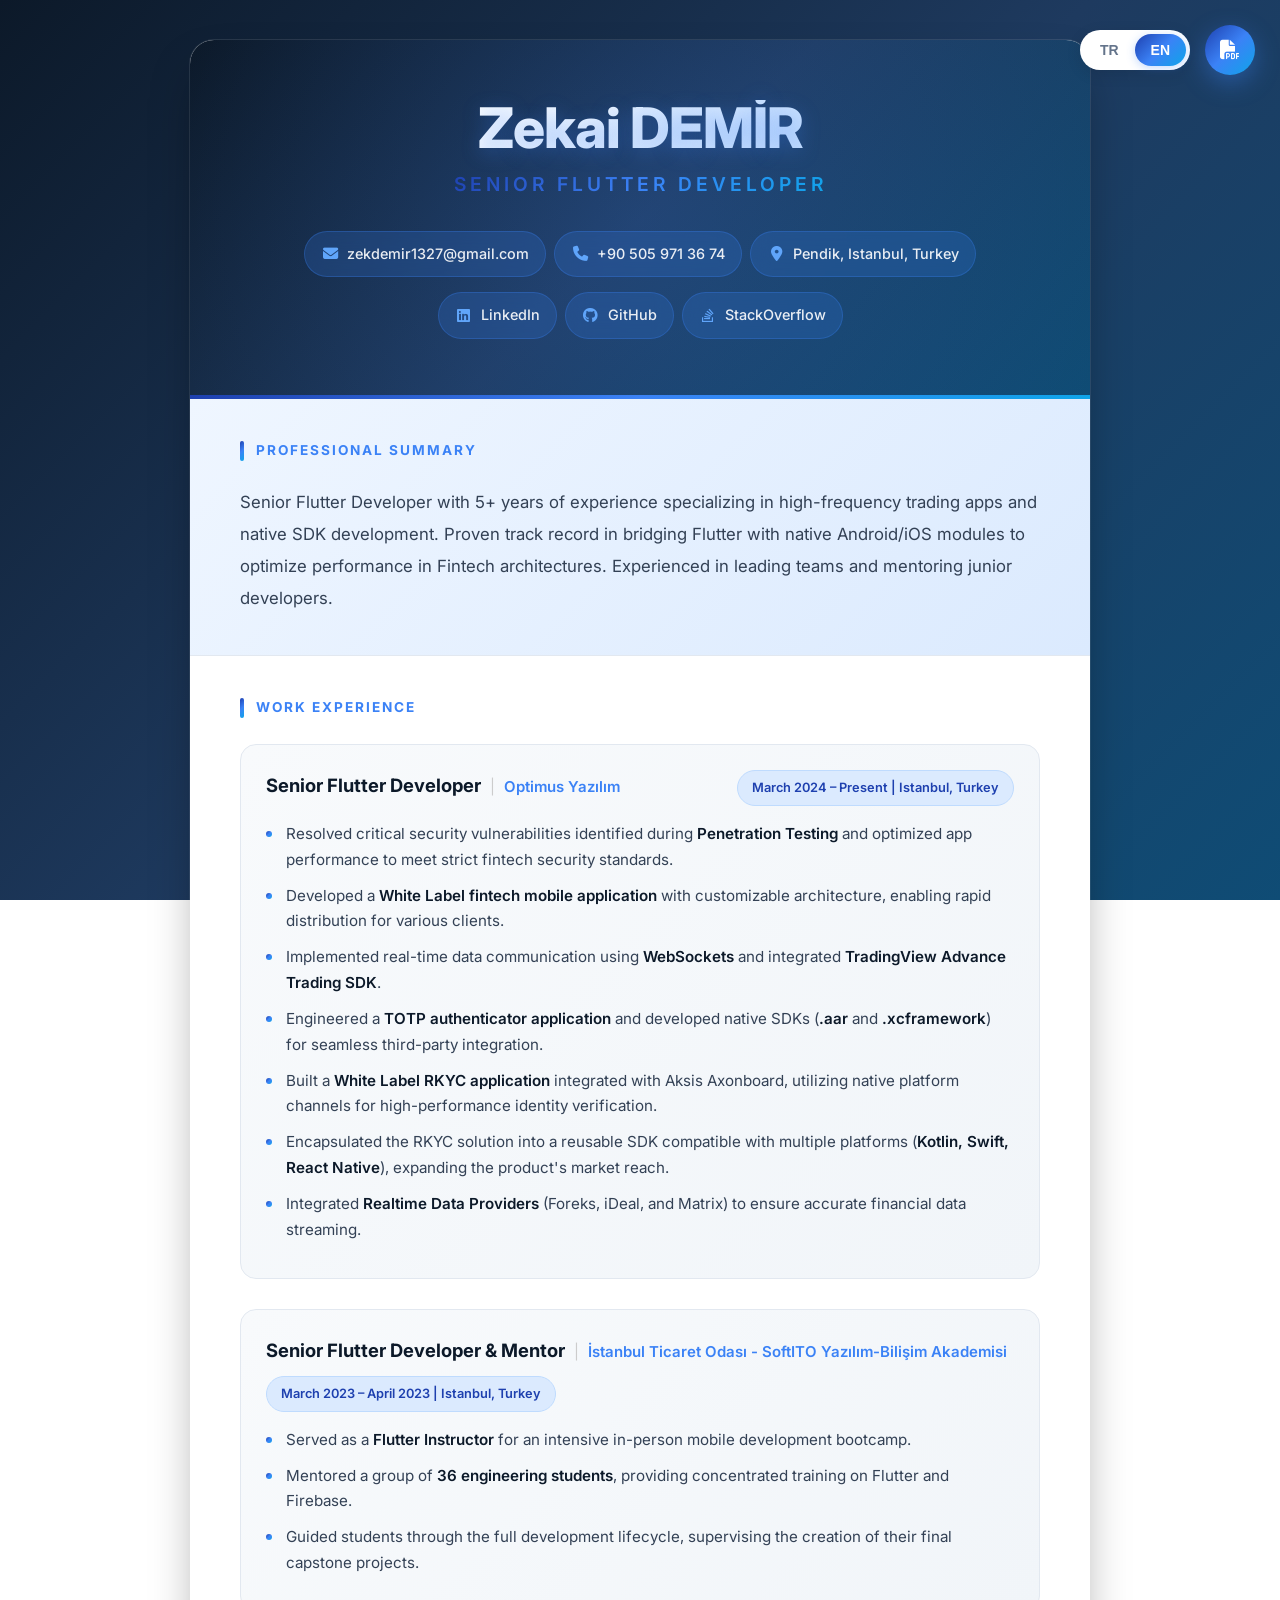
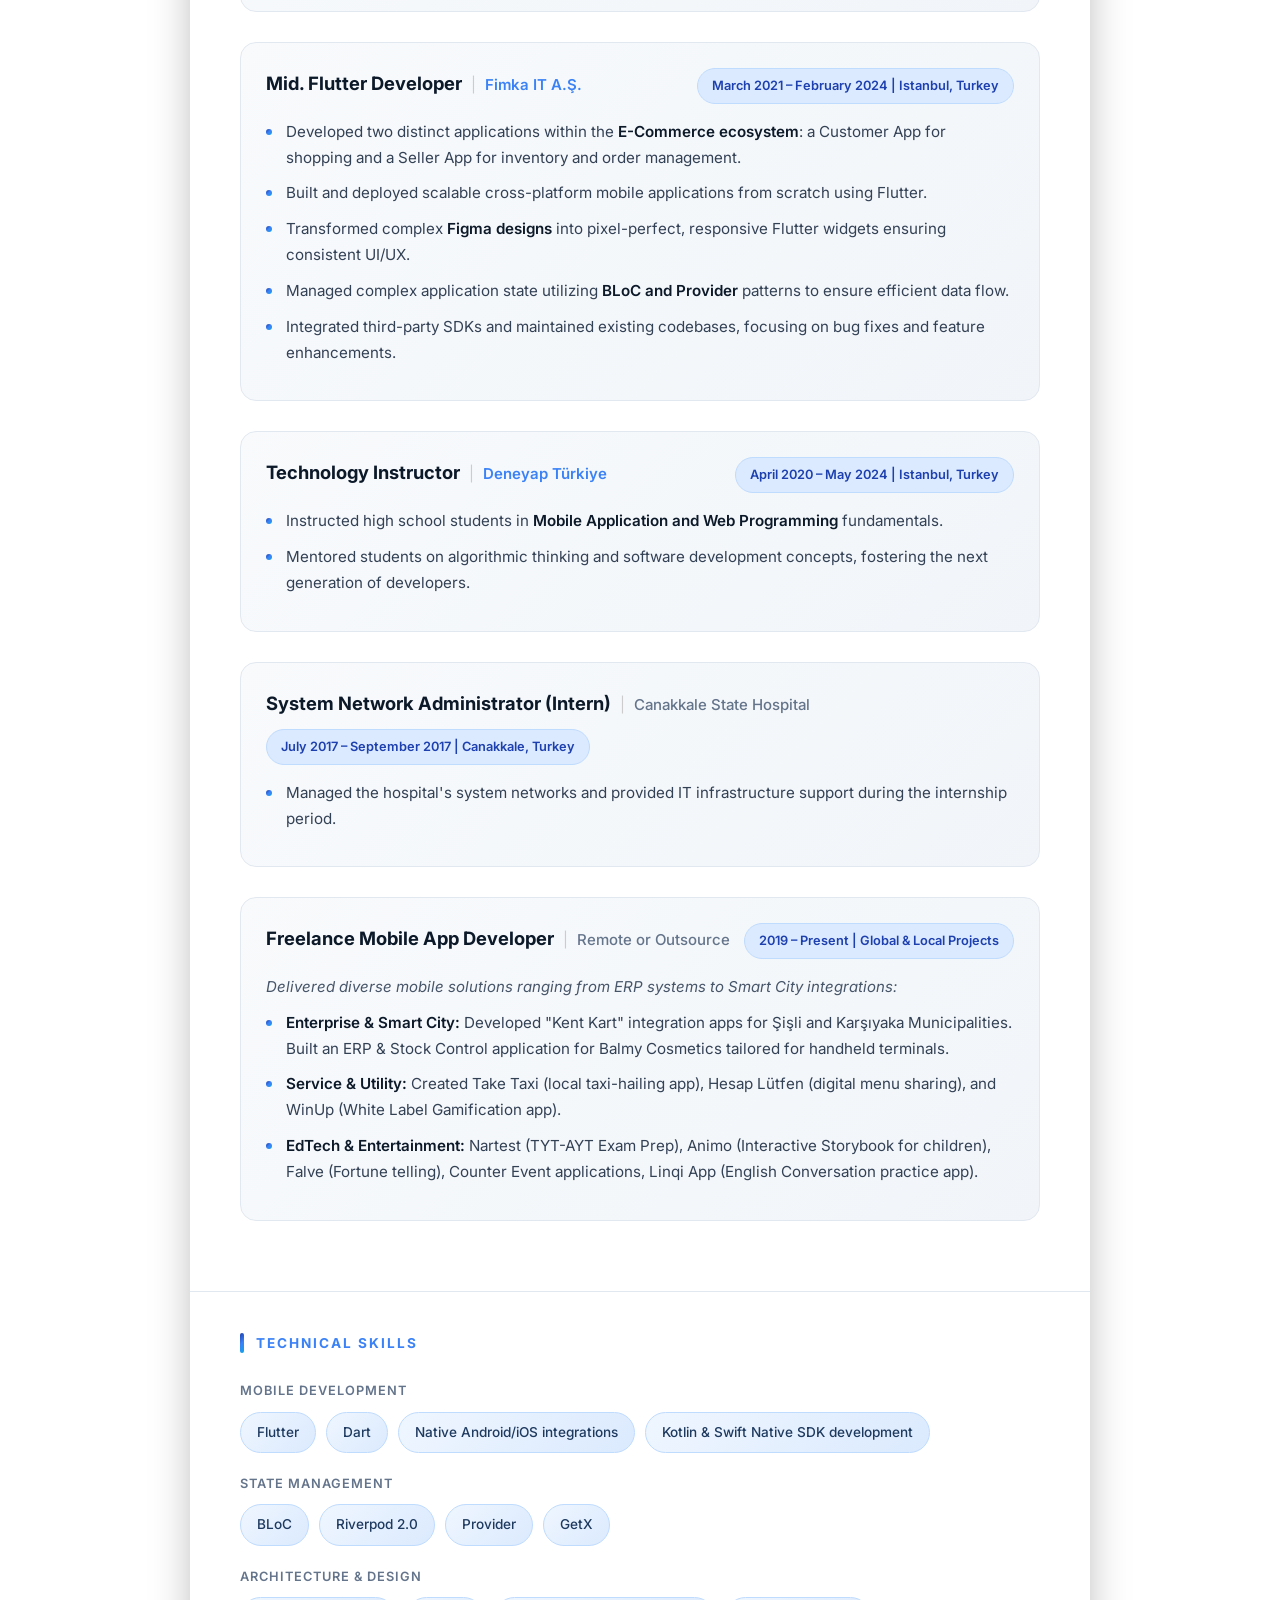
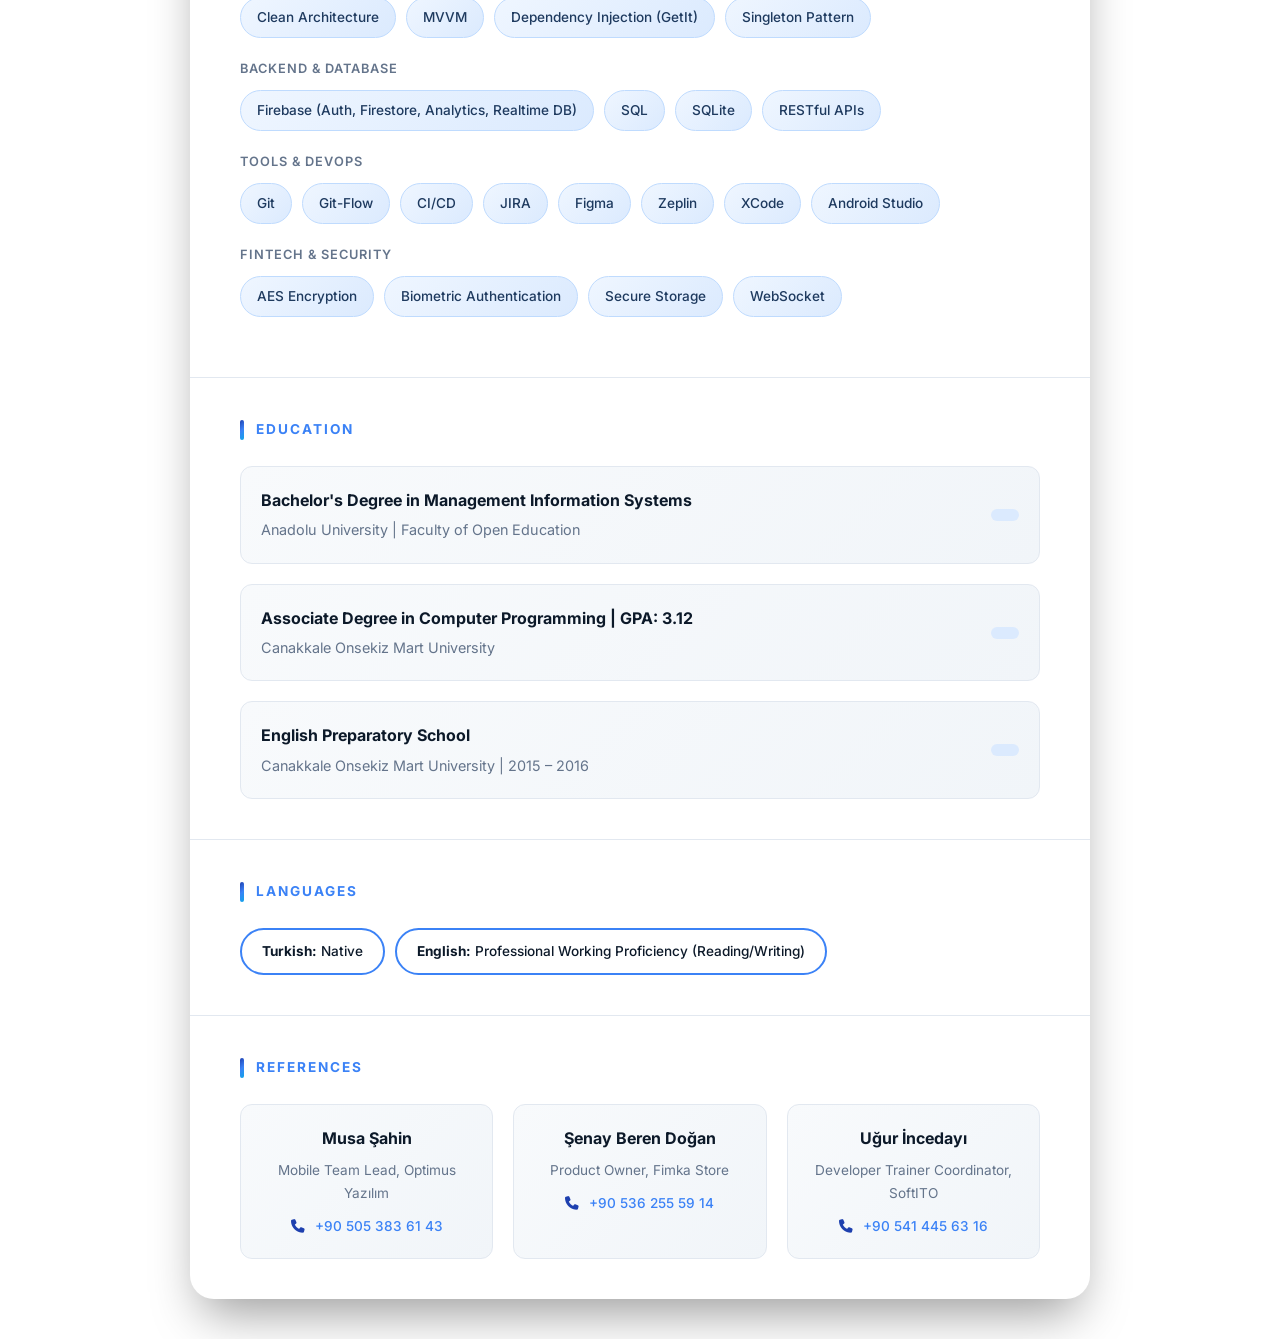
==== commit b237a0df: "referans option added" ====
--- a/index.html
+++ b/index.html
@@ -205,7 +205,7 @@
                             style="margin: 0 5px; color: #ccc;">|</span> <span class="company"><a href="#"
                                 target="_blank">Optimus Yazılım</a></span>
                     </div>
-                    <div class="job-meta" data-i18n="job_optimus_date">March 2023 – Present | Istanbul, Turkey</div>
+                    <div class="job-meta" data-i18n="job_optimus_date">March 2024 – Present | Istanbul, Turkey</div>
                 </div>
                 <div class="job-details">
                     <ul>
@@ -272,7 +272,7 @@
                             style="margin: 0 5px; color: #ccc;">|</span> <span class="company"><a href="#"
                                 target="_blank">Fimka IT A.Ş.</a></span>
                     </div>
-                    <div class="job-meta" data-i18n="job_fimka_date">March 2021 – March 2023 | Istanbul, Turkey</div>
+                    <div class="job-meta" data-i18n="job_fimka_date">March 2021 – February 2024 | Istanbul, Turkey</div>
                 </div>
                 <div class="job-details">
                     <ul>
@@ -481,6 +481,27 @@
             </div>
         </section>
 
+        <section class="references">
+            <h3 class="section-title" data-i18n="section_references">References</h3>
+            <div class="references-grid">
+                <div class="reference-item">
+                    <div class="reference-name">Musa Şahin</div>
+                    <div class="reference-title" data-i18n="ref_musa_title">Mobile Team Lead, Optimus Yazılım</div>
+                    <div class="reference-contact"><i class="fa-solid fa-phone"></i> +90 505 383 61 43</div>
+                </div>
+                <div class="reference-item">
+                    <div class="reference-name">Şenay Beren Doğan</div>
+                    <div class="reference-title" data-i18n="ref_senay_title">Product Owner, Fimka Store</div>
+                    <div class="reference-contact"><i class="fa-solid fa-phone"></i> +90 536 255 59 14</div>
+                </div>
+                <div class="reference-item">
+                    <div class="reference-name">Uğur İncedayı</div>
+                    <div class="reference-title" data-i18n="ref_ugur_title">Developer Trainer Coordinator, SoftITO</div>
+                    <div class="reference-contact"><i class="fa-solid fa-phone"></i> +90 541 445 63 16</div>
+                </div>
+            </div>
+        </section>
+
     </div>
 
 
@@ -495,7 +516,7 @@
                 "section_skills": "TECHNICAL SKILLS",
                 "section_experience": "WORK EXPERIENCE",
                 "job_optimus_title": "Senior Flutter Developer",
-                "job_optimus_date": "March 2023 – Present | Istanbul, Turkey",
+                "job_optimus_date": "March 2024 – Present | Istanbul, Turkey",
                 "job_optimus_desc_1": "Developed a White Label fintech mobile application with customizable architecture, enabling rapid distribution for various clients",
                 "job_optimus_desc_2": "Implemented real-time data communication using WebSockets and integrated TradingView Advance Trading SDK",
                 "job_optimus_desc_3": "Engineered a TOTP authenticator application and developed native SDKs (.aar and .xcframework) for seamless third-party integration",
@@ -510,7 +531,7 @@
                 "job_ito_desc_2": "Mentored a group of 36 engineering students, providing concentrated training on Flutter and Firebase.",
                 "job_ito_desc_3": "Guided students through the full development lifecycle, supervising the creation of their final capstone projects.",
                 "job_fimka_title": "Mid. Flutter Developer",
-                "job_fimka_date": "March 2021 – March 2023 | Istanbul, Turkey",
+                "job_fimka_date": "March 2021 – February 2024 | Istanbul, Turkey",
                 "job_fimka_desc_1": "Developed two distinct applications within the E-Commerce ecosystem: a Customer App and a Seller App",
                 "job_fimka_desc_2": "Built and deployed scalable cross-platform mobile applications from scratch using Flutter",
                 "job_fimka_desc_3": "Transformed complex Figma designs into pixel-perfect, responsive Flutter widgets",
@@ -545,7 +566,11 @@
                 "skill_cat_arch": "Architecture & Design",
                 "skill_cat_backend": "Backend & Database",
                 "skill_cat_tools": "Tools & DevOps",
-                "skill_cat_fintech": "Fintech & Security"
+                "skill_cat_fintech": "Fintech & Security",
+                "section_references": "REFERENCES",
+                "ref_musa_title": "Mobile Team Lead, Optimus Yazılım",
+                "ref_senay_title": "Product Owner, Fimka Store",
+                "ref_ugur_title": "Developer Trainer Coordinator, SoftITO"
             },
             tr: {
                 "job_title": "Kıdemli Flutter Geliştirici",
@@ -555,7 +580,7 @@
                 "section_skills": "TEKNİK YETKİNLİKLER",
                 "section_experience": "İŞ DENEYİMİ",
                 "job_optimus_title": "Kıdemli Flutter Geliştirici",
-                "job_optimus_date": "Mart 2023 – Günümüz | İstanbul, Türkiye",
+                "job_optimus_date": "Mart 2024 – Günümüz | İstanbul, Türkiye",
                 "job_optimus_desc_1": "Çeşitli müşteriler için hızlı dağıtım sağlayan, özelleştirilebilir mimariye sahip White Label fintech mobil uygulaması geliştirdi",
                 "job_optimus_desc_2": "WebSocket kullanarak gerçek zamanlı veri iletişimini uyguladı ve TradingView Advance Trading SDK'sını entegre etti",
                 "job_optimus_desc_3": "Sorunsuz üçüncü taraf entegrasyonu için TOTP kimlik doğrulayıcı uygulaması tasarladı ve native SDK'lar (.aar ve .xcframework) geliştirdi",
@@ -570,7 +595,7 @@
                 "job_ito_desc_2": "Flutter ve Firebase üzerine yoğun eğitim vererek 36 mühendislik öğrencisine mentorluk yaptı.",
                 "job_ito_desc_3": "Öğrencilerin final bitirme projelerinin oluşturulmasını denetleyerek tüm geliştirme yaşam döngüsü boyunca rehberlik etti.",
                 "job_fimka_title": "Flutter Geliştirici",
-                "job_fimka_date": "Mart 2021 – Mart 2023 | İstanbul, Türkiye",
+                "job_fimka_date": "Mart 2021 – Şubat 2024 | İstanbul, Türkiye",
                 "job_fimka_desc_1": "E-Ticaret ekosistemi içinde iki ayrı uygulama geliştirdi: Müşteri Uygulaması ve Satıcı Uygulaması",
                 "job_fimka_desc_2": "Flutter kullanarak sıfırdan ölçeklenebilir çapraz platform mobil uygulamalar oluşturdu ve yayınladı",
                 "job_fimka_desc_3": "Karmaşık Figma tasarımlarını piksel mükemmelliğinde, duyarlı Flutter widget'larına dönüştürdü",
@@ -605,7 +630,11 @@
                 "skill_cat_arch": "Mimari & Tasarım",
                 "skill_cat_backend": "Backend & Veritabanı",
                 "skill_cat_tools": "Araçlar & DevOps",
-                "skill_cat_fintech": "Fintech & Güvenlik"
+                "skill_cat_fintech": "Fintech & Güvenlik",
+                "section_references": "REFERANSLAR",
+                "ref_musa_title": "Mobil Takım Lideri, Optimus Yazılım",
+                "ref_senay_title": "Ürün Yöneticisi, Fimka Store",
+                "ref_ugur_title": "Geliştirici Eğitmen Koordinatörü, SoftITO"
             }
         };
 
@@ -630,7 +659,6 @@
             const style = document.createElement('style');
             style.innerHTML = `
             @media print {
-                @page { margin: 0; size: auto; }
                 body { 
                     -webkit-print-color-adjust: exact; 
                     background-color: white !important;
--- a/style.css
+++ b/style.css
@@ -501,6 +501,59 @@
   background: var(--accent-gradient) !important;
   color: white !important;
   border-color: transparent !important;
+}
+
+/* References Section */
+.references-grid {
+  display: grid;
+  grid-template-columns: repeat(3, 1fr);
+  gap: 20px;
+}
+
+.reference-item {
+  padding: 20px;
+  background: linear-gradient(135deg, #f8fafc 0%, #f1f5f9 100%);
+  border-radius: 12px;
+  border: 1px solid var(--section-line);
+  transition: all 0.3s ease;
+  text-align: center;
+}
+
+.reference-item:hover {
+  border-color: var(--accent-color);
+  transform: translateY(-4px);
+  box-shadow: 0 10px 25px rgba(59, 130, 246, 0.15);
+}
+
+.reference-name {
+  font-weight: 700;
+  color: var(--primary-color);
+  font-size: 1rem;
+  margin-bottom: 6px;
+}
+
+.reference-title {
+  color: var(--secondary-color);
+  font-size: 0.85rem;
+  margin-bottom: 10px;
+}
+
+.reference-contact {
+  font-size: 0.85rem;
+  color: var(--accent-color);
+  font-weight: 500;
+}
+
+.reference-contact i {
+  margin-right: 6px;
+  color: #1e40af;
+}
+
+@media (max-width: 768px) {
+  .references-grid {
+    grid-template-columns: 1fr;
+    gap: 15px;
+  }
 }
 
 /* Fixed Controls Container */
@@ -775,7 +828,8 @@
   .job-item,
   .skills,
   .education,
-  .languages {
+  .languages,
+  .references {
     padding-left: 30px !important;
     padding-right: 30px !important;
   }
@@ -883,6 +937,31 @@
     border: 1px solid #cbd5e1 !important;
   }
 
+  /* References */
+  .references-grid {
+    grid-template-columns: repeat(3, 1fr) !important;
+    gap: 15px !important;
+  }
+
+  .reference-item {
+    background: white !important;
+    border: 1px solid #cbd5e1 !important;
+    padding: 15px !important;
+  }
+
+  .reference-item:hover {
+    transform: none !important;
+    box-shadow: none !important;
+  }
+
+  .reference-name {
+    color: #000 !important;
+  }
+
+  .reference-contact {
+    color: #0f3460 !important;
+  }
+
   /* Links */
   a {
     color: #0f3460 !important;
@@ -913,10 +992,15 @@
   }
 
   /* Smart Page Breaks */
-  .education-item,
-  .job-item {
+  .education-item {
     page-break-inside: avoid !important;
     break-inside: avoid !important;
+  }
+
+  /* Allow long job items to break to avoid massive gaps */
+  .job-item {
+    page-break-inside: auto !important;
+    break-inside: auto !important;
   }
 
   /* Hide empty blue chips in education */
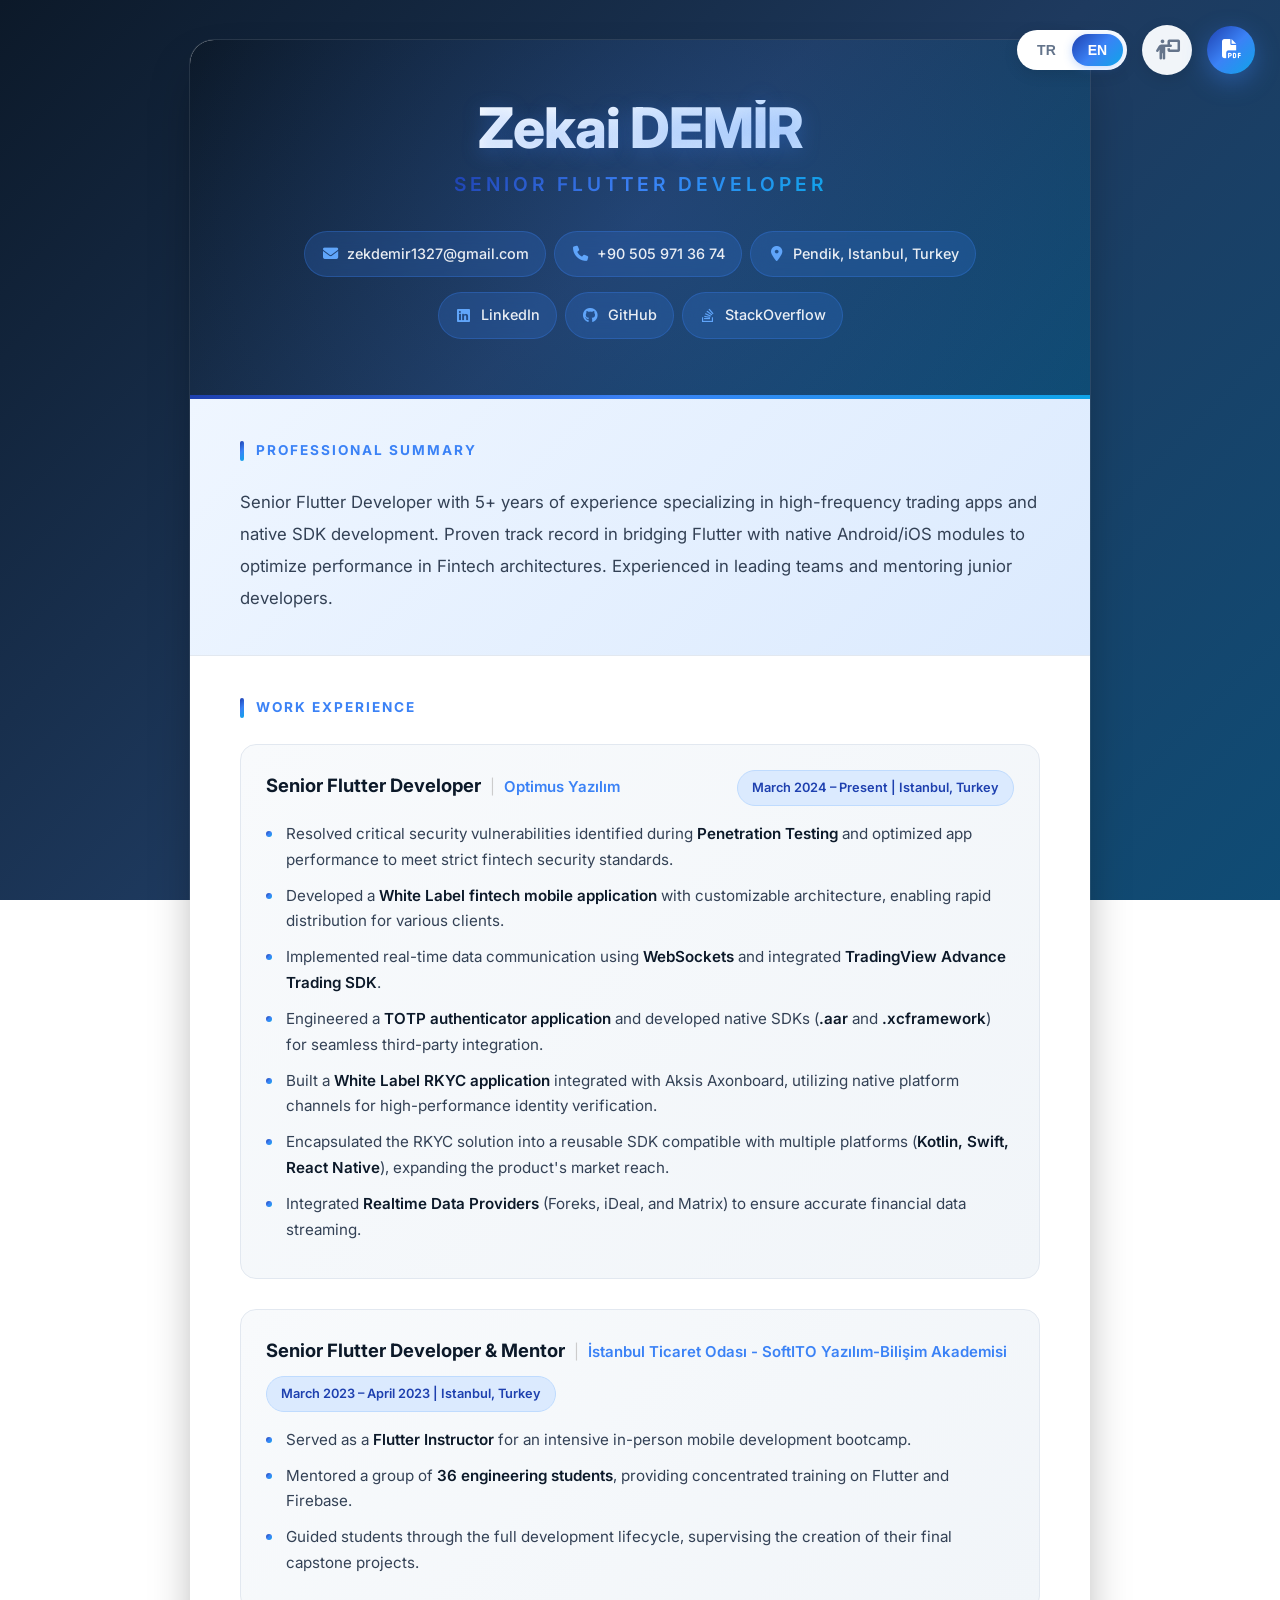
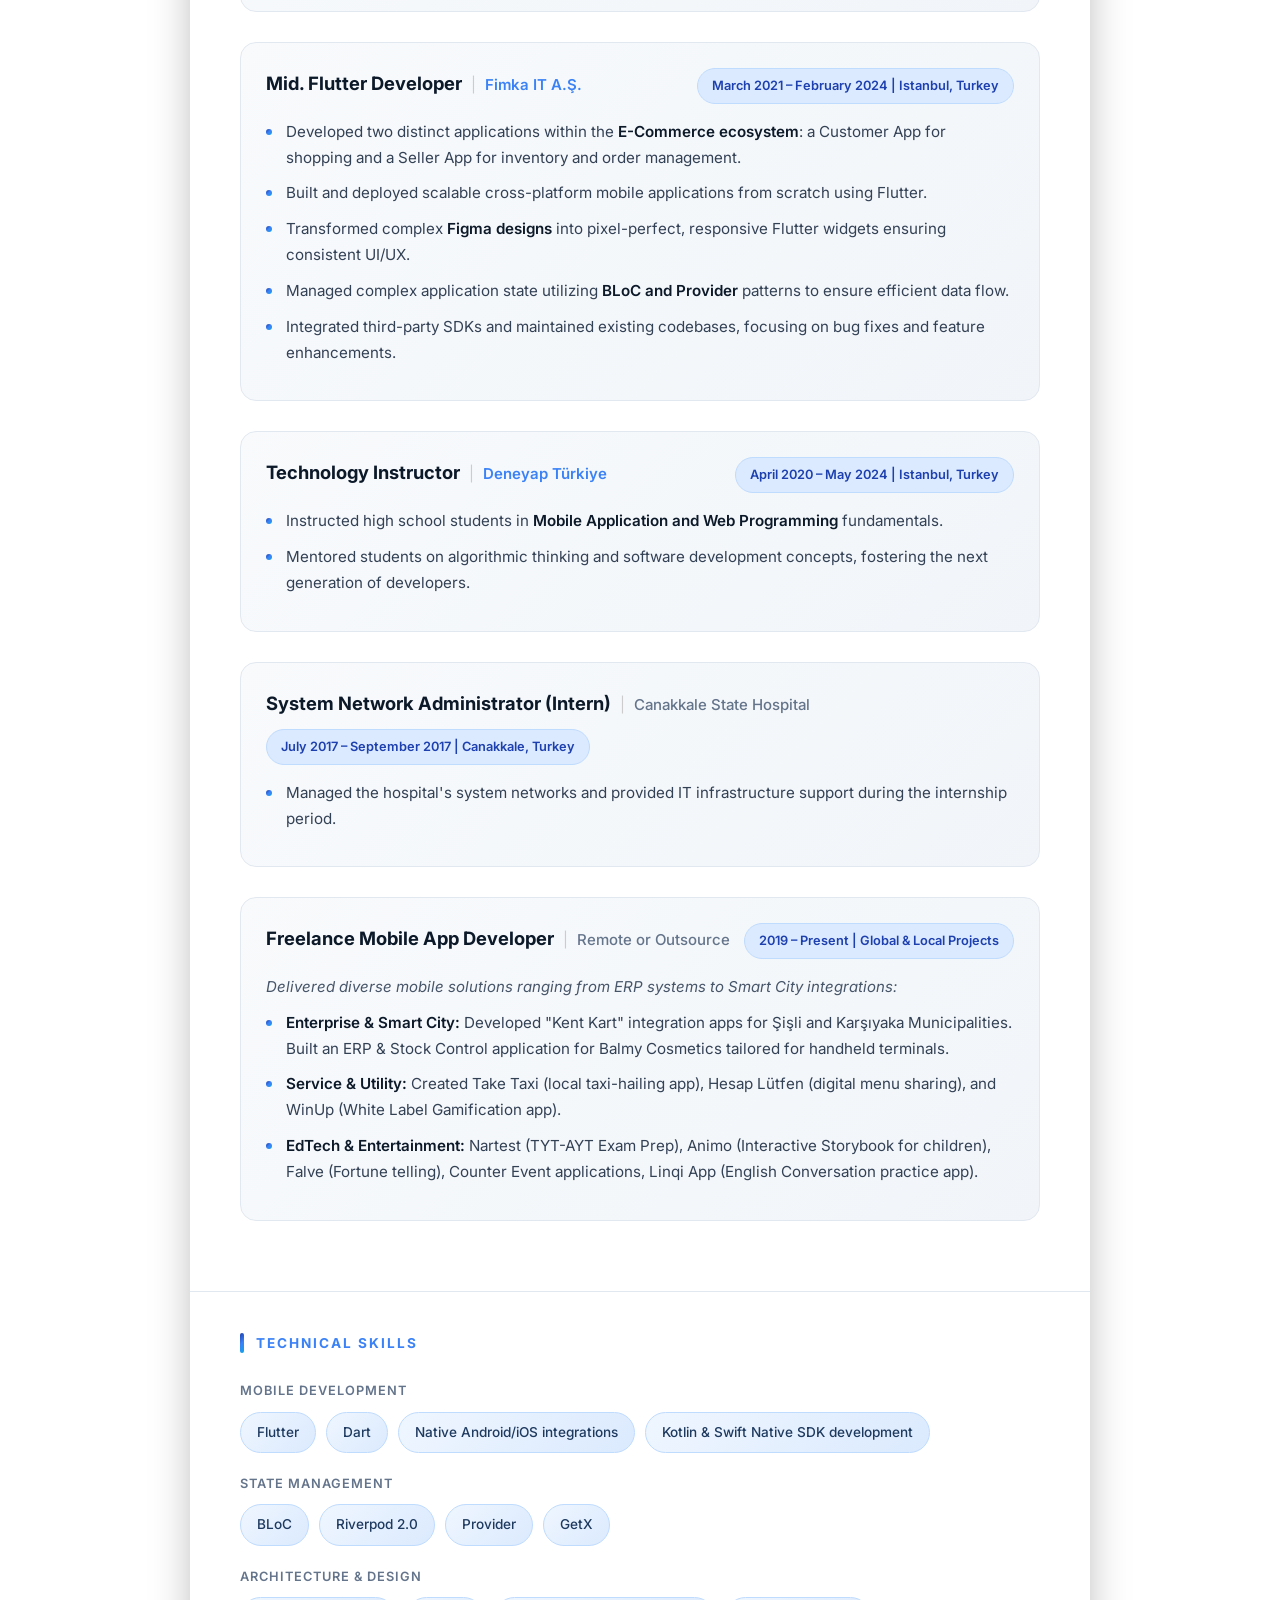
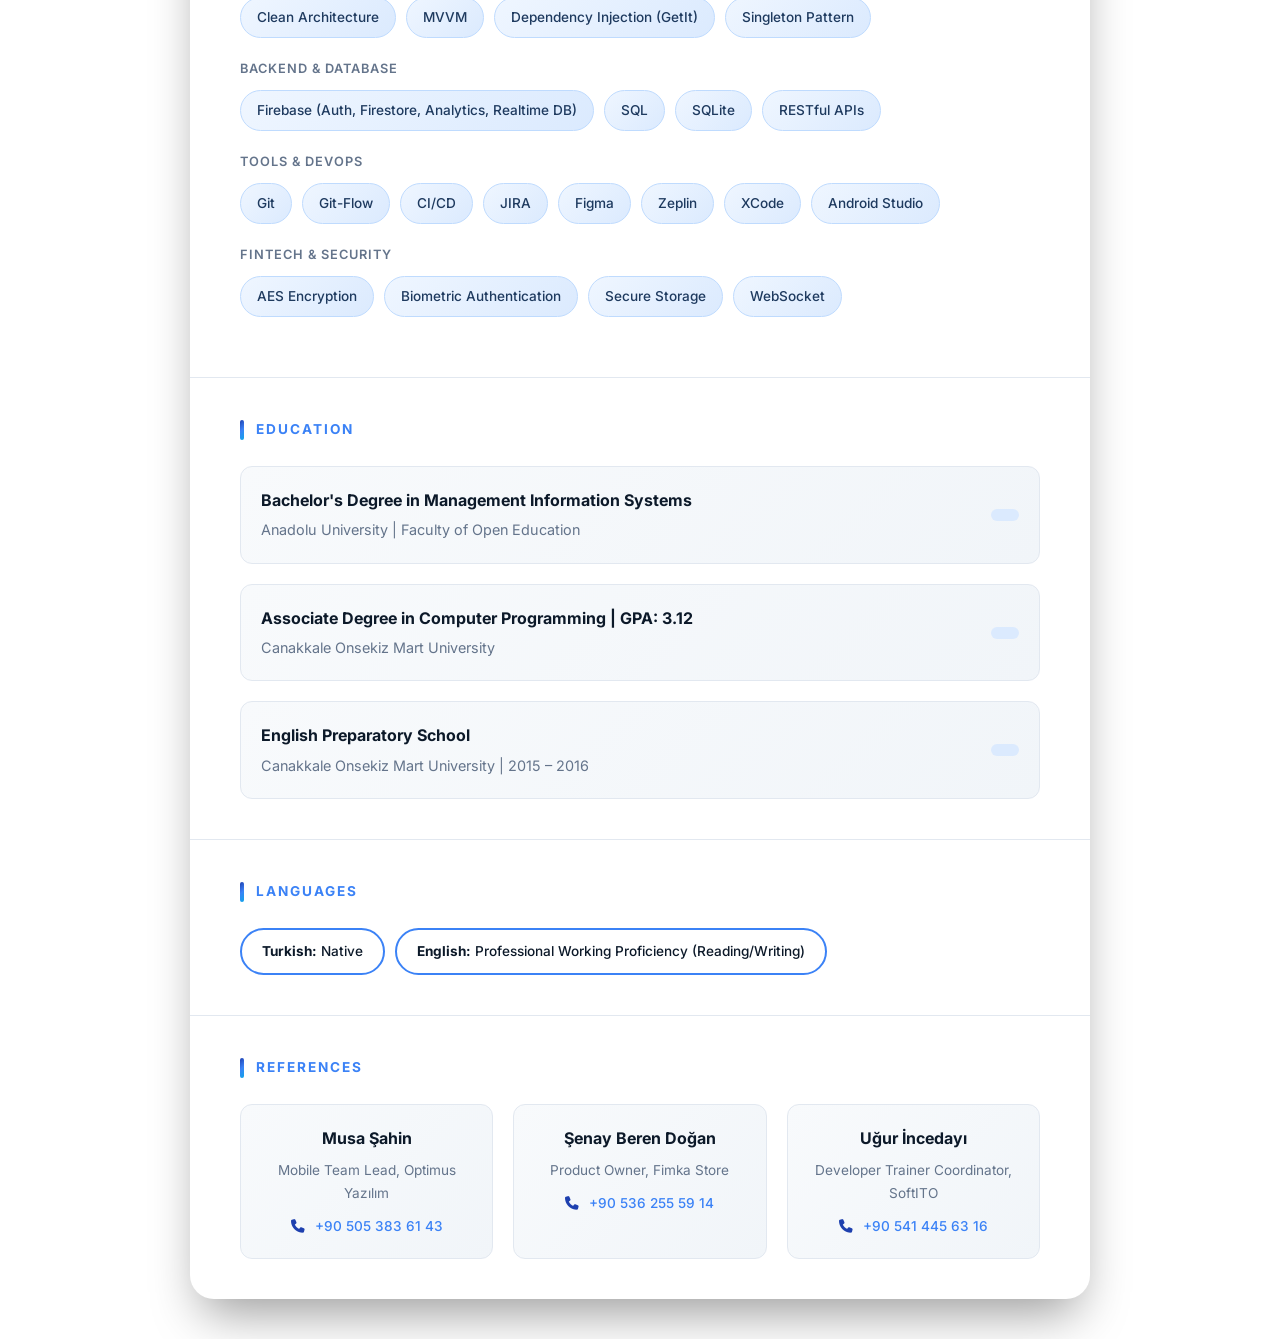
==== commit 1c034768: "slide mode added" ====
--- a/index.html
+++ b/index.html
@@ -153,6 +153,9 @@
             <button onclick="switchLanguage('tr')" class="lang-btn" id="btn-tr">TR</button>
             <button onclick="switchLanguage('en')" class="lang-btn active" id="btn-en">EN</button>
         </div>
+        <button id="slide-mode-btn" onclick="toggleSlideMode()" title="Slide Mode / Slayt Modu">
+            <i class="fa-solid fa-person-chalkboard"></i>
+        </button>
         <button id="pdf-download-btn" onclick="generatePDF()" title="Download PDF / PDF İndir">
             <i class="fa-solid fa-file-pdf"></i>
         </button>
@@ -502,6 +505,12 @@
             </div>
         </section>
 
+    </div>
+
+    <!-- Slide Navigation Controls -->
+    <div class="slide-controls" style="display: none;">
+        <button onclick="prevSlide()" id="prev-btn" title="Previous / Önceki"><i class="fa-solid fa-chevron-left"></i></button>
+        <button onclick="nextSlide()" id="next-btn" title="Next / Sonraki"><i class="fa-solid fa-chevron-right"></i></button>
     </div>
 
 
@@ -680,6 +689,91 @@
                 });
             }, 100);
         }
+
+        // --- Slide Mode Logic ---
+        let isSlideMode = false;
+        let currentSlide = 0;
+        let slideElements = [];
+
+        function toggleSlideMode() {
+            isSlideMode = !isSlideMode;
+            const slideBtn = document.getElementById('slide-mode-btn');
+            const slideControls = document.querySelector('.slide-controls');
+            
+            if (!slideElements.length) {
+                // Collect granular slides
+                slideElements = Array.from(document.querySelectorAll('header.header-centered, section.summary, .job-item, .skill-category, .education-item, section.languages, section.references'));
+                slideElements.forEach(el => el.classList.add('slide-element'));
+            }
+
+            if (isSlideMode) {
+                document.body.classList.add('slide-mode-active');
+                slideBtn.classList.add('active');
+                slideControls.style.display = 'flex';
+                showSlide(0);
+            } else {
+                document.body.classList.remove('slide-mode-active');
+                slideBtn.classList.remove('active');
+                slideControls.style.display = 'none';
+                
+                // Reset states
+                document.querySelectorAll('.active-slide').forEach(el => el.classList.remove('active-slide'));
+                document.querySelectorAll('.active-section').forEach(el => el.classList.remove('active-section'));
+            }
+        }
+
+        function showSlide(index) {
+            if (index < 0) index = 0;
+            if (index >= slideElements.length) index = slideElements.length - 1;
+            currentSlide = index;
+
+            // Remove active classes
+            document.querySelectorAll('.active-slide').forEach(el => el.classList.remove('active-slide'));
+            document.querySelectorAll('.active-section').forEach(el => el.classList.remove('active-section'));
+
+            const currentEl = slideElements[currentSlide];
+            currentEl.classList.add('active-slide');
+
+            // Add active-section to its parent section to enable viewing it
+            const parentSection = currentEl.closest('section');
+            if (parentSection) {
+                parentSection.classList.add('active-section');
+            } else if (currentEl.tagName.toLowerCase() === 'header') {
+                currentEl.classList.add('active-section');
+            }
+
+            // Update buttons
+            document.getElementById('prev-btn').disabled = (currentSlide === 0);
+            document.getElementById('next-btn').disabled = (currentSlide === slideElements.length - 1);
+        }
+
+        function nextSlide() {
+            if (currentSlide < slideElements.length - 1) {
+                showSlide(currentSlide + 1);
+            }
+        }
+
+        function prevSlide() {
+            if (currentSlide > 0) {
+                showSlide(currentSlide - 1);
+            }
+        }
+
+        // Add keyboard navigation for slides
+        document.addEventListener('keydown', (e) => {
+            if (isSlideMode) {
+                if (e.key === 'ArrowRight' || e.key === 'Space') {
+                    e.preventDefault();
+                    nextSlide();
+                } else if (e.key === 'ArrowLeft') {
+                    e.preventDefault();
+                    prevSlide();
+                } else if (e.key === 'Escape') {
+                    e.preventDefault();
+                    toggleSlideMode();
+                }
+            }
+        });
     </script>
 </body>
 
--- a/style.css
+++ b/style.css
@@ -708,6 +708,367 @@
   }
 }
 
+/* Slide Mode Styles */
+body.slide-mode-active {
+  overflow: hidden;
+  display: flex;
+  align-items: center;
+  justify-content: center;
+  padding: 0;
+  background: #000000;
+}
+
+body.slide-mode-active .container {
+  width: 90vw;
+  height: 85vh;
+  margin: 0 auto;
+  overflow: hidden;
+  display: flex !important;
+  flex-direction: column;
+  justify-content: center;
+  align-items: center;
+  padding: 50px;
+  max-width: 1400px;
+  border-radius: 30px;
+  background: #111827; /* Dark theme container */
+  border: 1px solid rgba(255, 255, 255, 0.05);
+  box-shadow: 0 30px 60px rgba(0,0,0,0.8);
+  color: #f3f4f6;
+}
+
+/* Visibility toggles & Background Reset */
+body.slide-mode-active .container > header:not(.active-section),
+body.slide-mode-active .container > section:not(.active-section) {
+  display: none !important;
+}
+
+body.slide-mode-active .container > .active-section {
+  display: flex !important;
+  flex-direction: column;
+  justify-content: center;
+  align-items: center;
+  width: 100%;
+  height: 100%;
+  border: none !important;
+  padding: 0 !important;
+  margin: 0 !important;
+  background: transparent !important;
+}
+
+/* Remove section backgrounds that look like boxes */
+body.slide-mode-active header,
+body.slide-mode-active .summary,
+body.slide-mode-active .job-item,
+body.slide-mode-active .education-item,
+body.slide-mode-active .reference-item {
+  background: transparent !important;
+}
+
+body.slide-mode-active header::before,
+body.slide-mode-active header::after,
+body.slide-mode-active header.header-centered::before,
+body.slide-mode-active header.header-centered::after {
+  display: none !important;
+}
+
+body.slide-mode-active .slide-element:not(.active-slide) {
+  display: none !important;
+}
+
+body.slide-mode-active .slide-element.active-slide {
+  display: flex !important;
+  flex-direction: column;
+  justify-content: center;
+  align-items: center;
+  width: 100%;
+  height: 100%;
+  max-width: 1100px;
+  animation: fadeIn 0.6s ease-out forwards;
+}
+
+/* Navigation Controls - Dark Theme */
+.slide-controls {
+  background: rgba(255, 255, 255, 0.1);
+  backdrop-filter: blur(10px);
+  border: 1px solid rgba(255, 255, 255, 0.05);
+}
+
+.slide-controls button:disabled {
+  background: rgba(255, 255, 255, 0.1);
+  color: rgba(255, 255, 255, 0.2);
+}
+
+/* Typography & Layout Adjustments for Slides */
+body.slide-mode-active h3.section-title {
+  font-size: 2.8rem !important;
+  text-align: center;
+  margin-bottom: 2.5rem !important;
+  width: 100%;
+  justify-content: center;
+  color: #60a5fa !important; /* Light blue accent */
+}
+
+body.slide-mode-active h3.section-title::before {
+  display: none;
+}
+
+body.slide-mode-active .summary p {
+  font-size: 2rem !important;
+  text-align: center;
+  line-height: 2.2;
+  color: #e5e7eb !important;
+  max-width: 1000px;
+}
+
+/* Job/Experience Adjustments */
+body.slide-mode-active .job-item {
+  border: none !important;
+  box-shadow: none !important;
+  padding: 0 !important;
+}
+
+body.slide-mode-active .job-header {
+  flex-direction: column;
+  align-items: center;
+  text-align: center;
+  gap: 20px;
+  margin-bottom: 40px;
+}
+
+body.slide-mode-active .job-title {
+  font-size: 2.8rem !important;
+  color: #ffffff !important;
+}
+
+body.slide-mode-active .company, 
+body.slide-mode-active .job-meta {
+  font-size: 1.6rem !important;
+  color: #9ca3af !important;
+}
+body.slide-mode-active .job-meta {
+  background: rgba(255,255,255,0.05);
+  border-color: rgba(255,255,255,0.1);
+  padding: 10px 25px !important;
+  margin-top: 10px;
+}
+
+body.slide-mode-active .job-details ul {
+  display: flex;
+  flex-direction: column;
+  gap: 20px;
+  max-width: 900px;
+}
+
+body.slide-mode-active .job-details li {
+  font-size: 1.6rem !important;
+  line-height: 1.8;
+  color: #e5e7eb !important;
+  padding-left: 30px !important;
+}
+
+body.slide-mode-active .summary strong,
+body.slide-mode-active .job-details strong,
+body.slide-mode-active .job-details a {
+  color: #93c5fd !important; /* Make strong tags stand out on dark background */
+}
+
+body.slide-mode-active .job-details li::before {
+  background: #60a5fa !important;
+  top: 15px !important;
+  width: 10px !important;
+  height: 10px !important;
+}
+
+/* Summarize Content: Only show first 2 bullets in slide mode */
+body.slide-mode-active .job-details li:nth-child(n+3) {
+  display: none !important;
+}
+
+/* Skills Adjustments */
+body.slide-mode-active .skill-category {
+  margin-bottom: 0;
+  text-align: center;
+}
+
+body.slide-mode-active .category-title {
+  font-size: 2.5rem !important;
+  margin-bottom: 40px;
+  color: #ffffff !important;
+}
+
+body.slide-mode-active .skills-grid {
+  justify-content: center;
+  gap: 25px;
+  flex-wrap: wrap;
+}
+
+body.slide-mode-active .skill-tag {
+  font-size: 1.8rem !important;
+  padding: 20px 40px !important;
+  background: rgba(255,255,255,0.05) !important;
+  border: 1px solid rgba(255,255,255,0.1) !important;
+  color: #e5e7eb !important;
+}
+
+/* Education Adjustments */
+body.slide-mode-active .education-item {
+  border: none !important;
+  flex-direction: column;
+  text-align: center;
+  padding: 40px !important;
+  gap: 25px;
+  max-width: 900px;
+}
+
+body.slide-mode-active .degree {
+  font-size: 2.4rem !important;
+  color: #ffffff !important;
+}
+
+body.slide-mode-active .school {
+  font-size: 1.8rem !important;
+  color: #9ca3af !important;
+}
+
+body.slide-mode-active .grad-date {
+  font-size: 1.4rem !important;
+  background: rgba(255,255,255,0.05) !important;
+  color: #9ca3af !important;
+  padding: 10px 25px !important;
+}
+
+/* Header/Intro Adjustments */
+body.slide-mode-active header.header-centered .header-left h1 {
+  font-size: 6rem !important;
+  background: none !important;
+  -webkit-text-fill-color: #ffffff !important;
+  color: #ffffff !important;
+  text-shadow: none !important;
+}
+
+body.slide-mode-active header.header-centered .header-left h2 {
+  font-size: 2.2rem !important;
+  margin-top: 25px;
+  background: none !important;
+  -webkit-text-fill-color: #60a5fa !important;
+  color: #60a5fa !important;
+  letter-spacing: 6px !important;
+}
+
+body.slide-mode-active .contact-row, 
+body.slide-mode-active .social-row {
+  font-size: 1.4rem;
+  gap: 30px;
+  margin-top: 15px;
+}
+
+body.slide-mode-active .header-right a {
+  background: rgba(255,255,255,0.05) !important;
+  border-color: rgba(255,255,255,0.1) !important;
+  color: #e5e7eb !important;
+  padding: 12px 25px !important;
+  font-size: 1.3rem !important;
+}
+
+/* Reference Adjustments */
+body.slide-mode-active .references-grid {
+  display: flex !important;
+  flex-direction: row;
+  justify-content: center;
+  flex-wrap: wrap;
+  gap: 40px;
+}
+
+body.slide-mode-active .reference-item {
+  background: transparent !important;
+  border: 1px solid rgba(255,255,255,0.1) !important;
+  padding: 40px !important;
+  min-width: 300px;
+}
+
+body.slide-mode-active .reference-name {
+  font-size: 2.2rem !important;
+  color: #ffffff !important;
+}
+body.slide-mode-active .reference-title {
+  font-size: 1.5rem !important;
+  color: #9ca3af !important;
+  margin-bottom: 20px !important;
+}
+body.slide-mode-active .reference-contact {
+  font-size: 1.5rem !important;
+  color: #60a5fa !important;
+}
+
+.slide-controls {
+  position: fixed;
+  bottom: 30px;
+  left: 50%;
+  transform: translateX(-50%);
+  display: flex;
+  gap: 20px;
+  z-index: 1000;
+  background: var(--card-bg);
+  padding: 10px 20px;
+  border-radius: 50px;
+  box-shadow: 0 10px 30px rgba(0,0,0,0.3);
+}
+
+.slide-controls button {
+  background: var(--accent-gradient);
+  color: white;
+  border: none;
+  width: 50px;
+  height: 50px;
+  border-radius: 50%;
+  font-size: 20px;
+  cursor: pointer;
+  transition: all 0.3s ease;
+  display: flex;
+  justify-content: center;
+  align-items: center;
+}
+
+.slide-controls button:disabled {
+  background: #ccc;
+  cursor: not-allowed;
+  transform: none;
+  box-shadow: none;
+}
+
+.slide-controls button:not(:disabled):hover {
+  transform: scale(1.1);
+  box-shadow: 0 5px 15px rgba(59, 130, 246, 0.4);
+}
+
+#slide-mode-btn {
+  background: #f1f5f9;
+  color: var(--secondary-color);
+  border: none;
+  width: 50px;
+  height: 50px;
+  border-radius: 50%;
+  font-size: 20px;
+  cursor: pointer;
+  box-shadow: 0 4px 15px rgba(0, 0, 0, 0.1);
+  display: flex;
+  justify-content: center;
+  align-items: center;
+  transition: all 0.3s ease;
+}
+
+#slide-mode-btn:hover {
+  background: #e2e8f0;
+  color: var(--primary-color);
+}
+
+#slide-mode-btn.active {
+  background: var(--accent-gradient);
+  color: white;
+  box-shadow: 0 8px 25px rgba(59, 130, 246, 0.4);
+  transform: scale(1.1);
+}
+
 /* Print Optimization - Flat Colors for PDF */
 @media print {
   @page {
@@ -729,6 +1090,8 @@
   .fixed-controls,
   .lang-switch,
   .download-buttons,
+  .slide-controls,
+  #slide-mode-btn,
   #pdf-download-btn,
   #ats-download-btn {
     display: none !important;
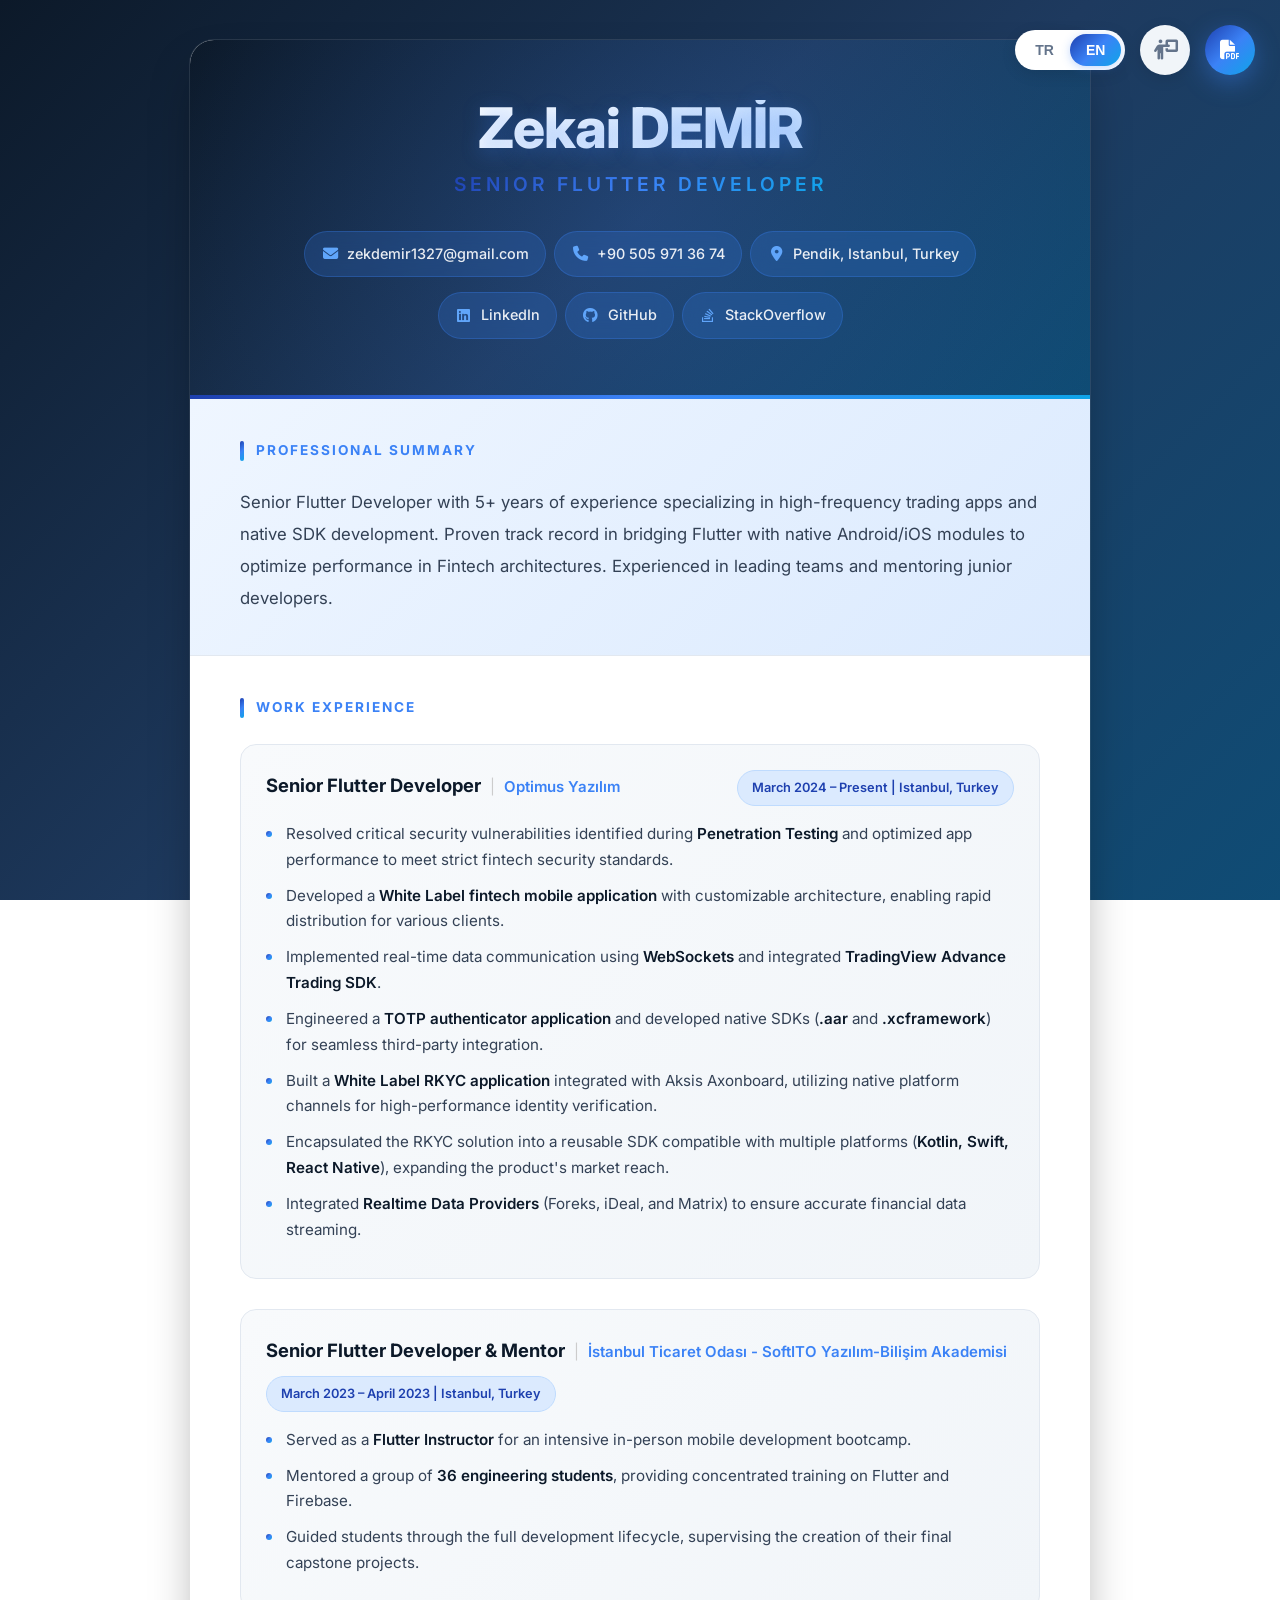
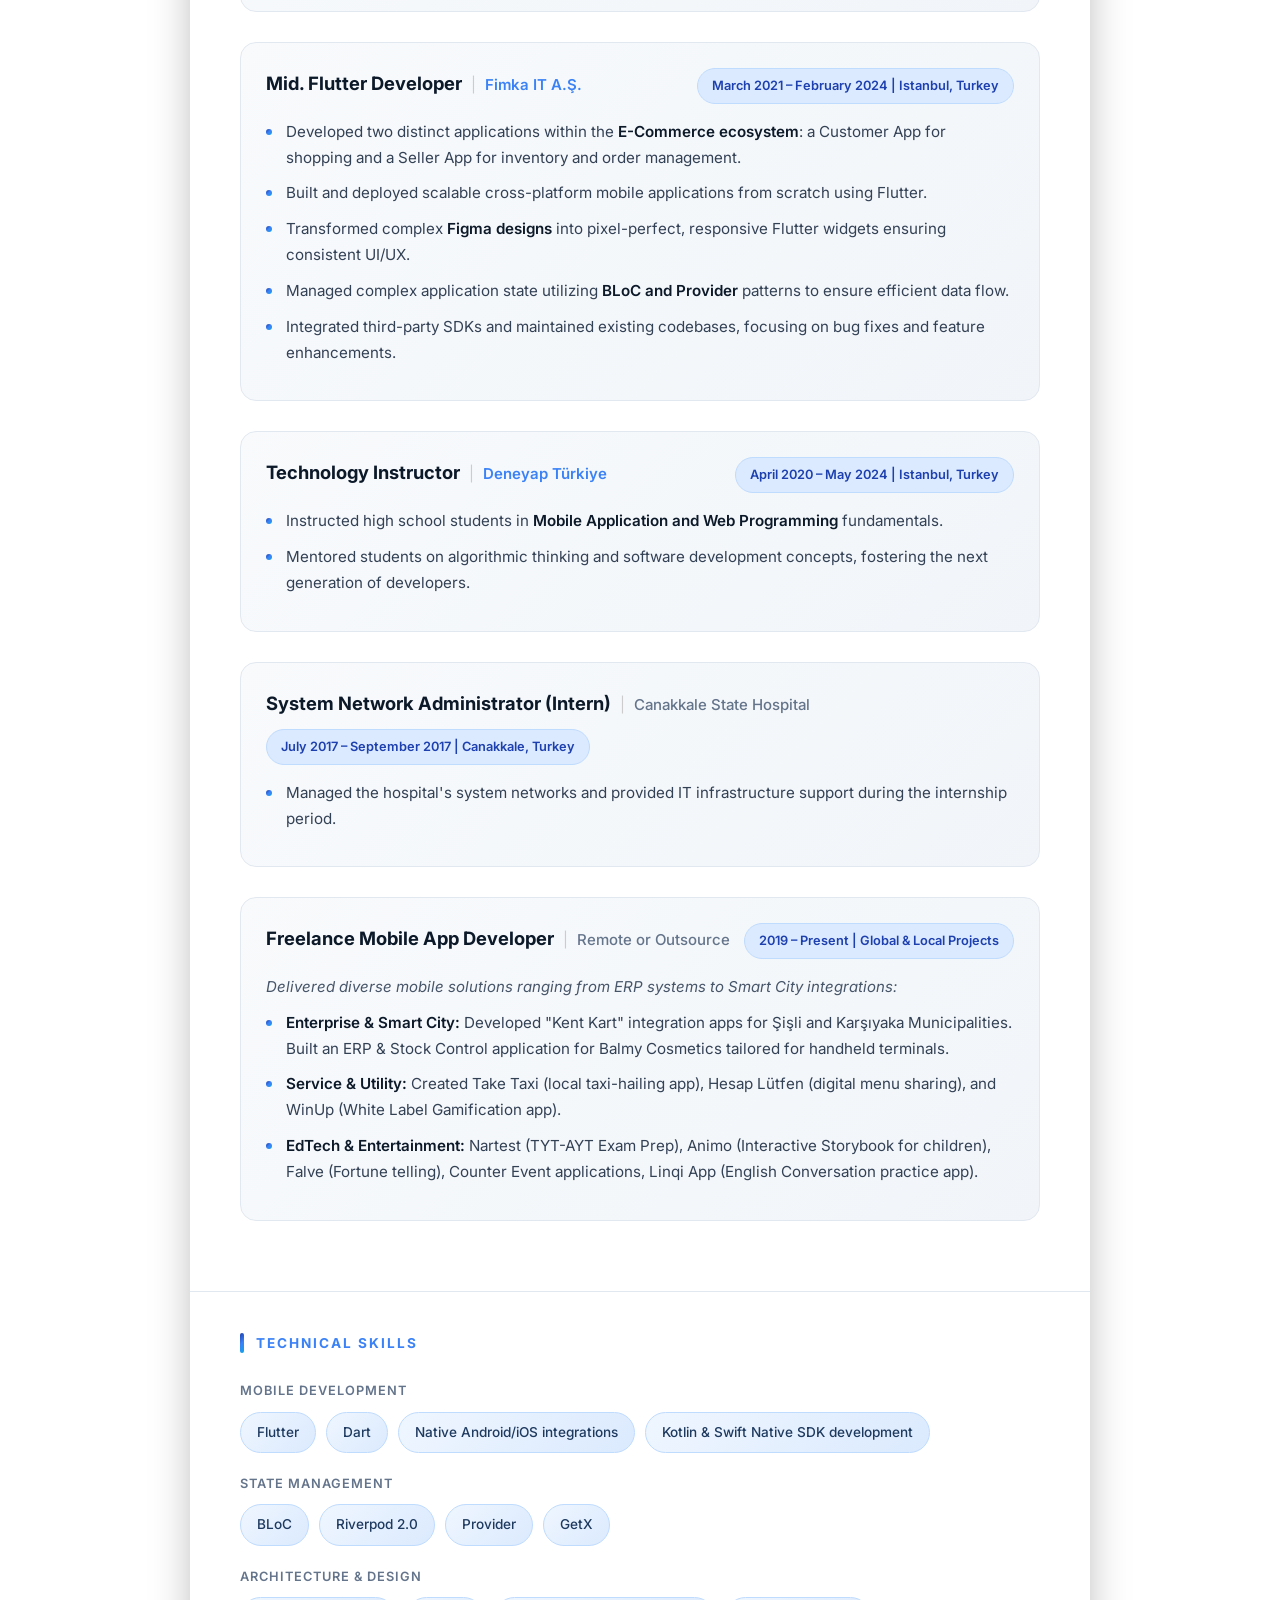
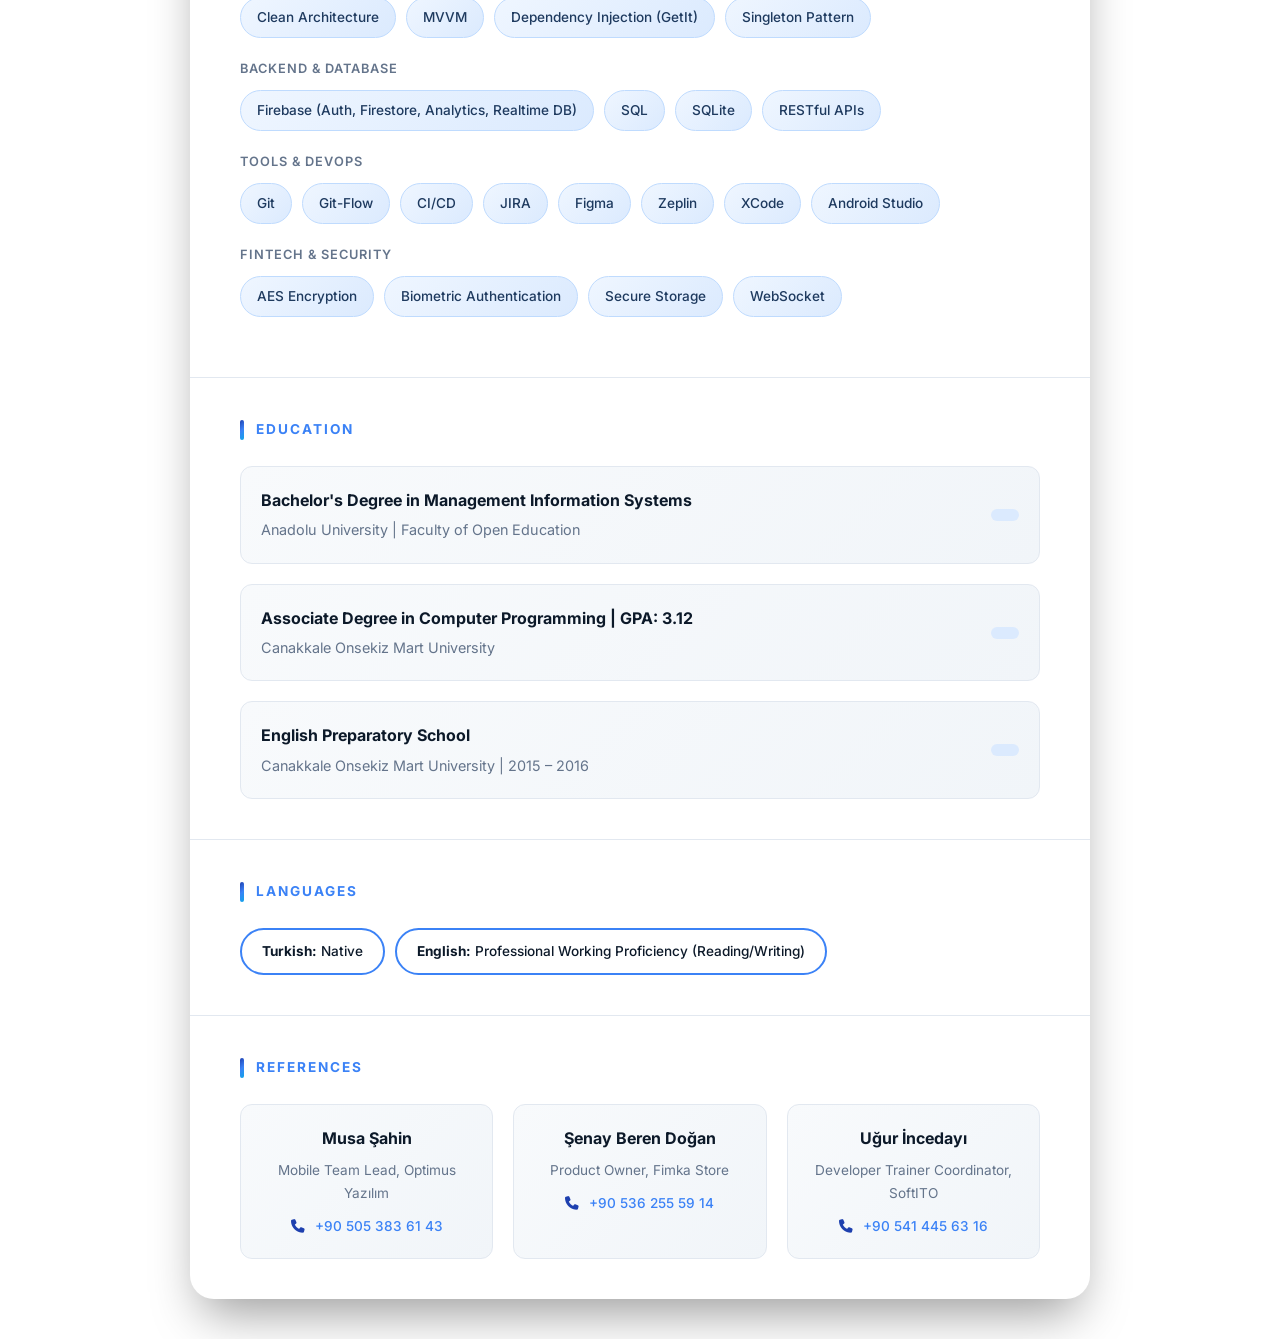
==== commit 4ba19d89: "slide mode improvment" ====
--- a/index.html
+++ b/index.html
@@ -648,6 +648,7 @@
         };
 
         function switchLanguage(lang) {
+            document.documentElement.lang = lang; // Fixes CSS text-transform: uppercase for Turkish 'İ'
             document.querySelectorAll('[data-i18n]').forEach(element => {
                 const key = element.getAttribute('data-i18n');
                 if (translations[lang] && translations[lang][key]) {
@@ -664,20 +665,73 @@
         }
 
         function generatePDF() {
-            const body = document.body;
             const style = document.createElement('style');
-            style.innerHTML = `
-            @media print {
-                body { 
-                    -webkit-print-color-adjust: exact; 
-                    background-color: white !important;
-                    background-image: none !important;
+            
+            if (isSlideMode) {
+                style.innerHTML = `
+                @page { size: A4 landscape; margin: 0; }
+                @media print {
+                    body { 
+                        -webkit-print-color-adjust: exact !important; 
+                        background: #000000 !important;
+                    }
+                    .fixed-controls, .slide-controls { display: none !important; }
+                    .container { 
+                        width: 100vw !important; 
+                        max-width: none !important;
+                        margin: 0 !important; 
+                        padding: 0 !important;
+                        box-shadow: none !important; 
+                        border: none !important;
+                        background: none !important;
+                    }
+                    /* Force display all sections so slides exist in flow */
+                    .container > header, .container > section {
+                        display: block !important;
+                        height: auto !important;
+                        padding: 0 !important;
+                        margin: 0 !important;
+                    }
+                    /* Each slide becomes a dedicated page */
+                    .slide-element {
+                        display: flex !important;
+                        flex-direction: column !important;
+                        justify-content: center !important;
+                        align-items: center !important;
+                        width: 100vw !important;
+                        height: 100vh !important;
+                        page-break-after: always !important;
+                        break-after: page !important;
+                        background: #111827 !important;
+                        box-sizing: border-box !important;
+                        padding: 5vh 5vw !important;
+                        opacity: 1 !important;
+                        visibility: visible !important;
+                        animation: none !important;
+                    }
+                    .slide-element:last-child {
+                        page-break-after: auto !important;
+                        break-after: auto !important;
+                    }
                 }
-            }
-        `;
+                `;
+            } else {
+                style.innerHTML = `
+                @media print {
+                    body { 
+                        -webkit-print-color-adjust: exact; 
+                        background-color: white !important;
+                        background-image: none !important;
+                    }
+                }
+                `;
+            }
+            
             document.head.appendChild(style);
-            window.print();
-            document.head.removeChild(style);
+            setTimeout(() => {
+                window.print();
+                document.head.removeChild(style);
+            }, 100);
         }
 
         window.onload = function () {
@@ -699,6 +753,7 @@
             isSlideMode = !isSlideMode;
             const slideBtn = document.getElementById('slide-mode-btn');
             const slideControls = document.querySelector('.slide-controls');
+            const pdfBtn = document.getElementById('pdf-download-btn');
             
             if (!slideElements.length) {
                 // Collect granular slides
@@ -710,11 +765,20 @@
                 document.body.classList.add('slide-mode-active');
                 slideBtn.classList.add('active');
                 slideControls.style.display = 'flex';
+                
+                // Change PDF button to Slide Download
+                pdfBtn.innerHTML = '<i class="fa-solid fa-file-powerpoint"></i>';
+                pdfBtn.title = 'Download Presentation / Sunumu İndir';
+                
                 showSlide(0);
             } else {
                 document.body.classList.remove('slide-mode-active');
                 slideBtn.classList.remove('active');
                 slideControls.style.display = 'none';
+                
+                // Revert PDF button
+                pdfBtn.innerHTML = '<i class="fa-solid fa-file-pdf"></i>';
+                pdfBtn.title = 'Download PDF / PDF İndir';
                 
                 // Reset states
                 document.querySelectorAll('.active-slide').forEach(el => el.classList.remove('active-slide'));
--- a/style.css
+++ b/style.css
@@ -712,23 +712,27 @@
 body.slide-mode-active {
   overflow: hidden;
   display: flex;
+  flex-direction: column;
   align-items: center;
   justify-content: center;
-  padding: 0;
+  gap: 25px;
+  padding: 2vh 2vw;
   background: #000000;
+  box-sizing: border-box;
 }
 
 body.slide-mode-active .container {
-  width: 90vw;
-  height: 85vh;
-  margin: 0 auto;
+  width: 100%;
+  max-width: 90vw;
+  max-height: 80vh;
+  aspect-ratio: 16 / 9;
+  margin: 0;
   overflow: hidden;
   display: flex !important;
   flex-direction: column;
   justify-content: center;
   align-items: center;
   padding: 50px;
-  max-width: 1400px;
   border-radius: 30px;
   background: #111827; /* Dark theme container */
   border: 1px solid rgba(255, 255, 255, 0.05);
@@ -782,15 +786,25 @@
   align-items: center;
   width: 100%;
   height: 100%;
-  max-width: 1100px;
+  max-width: 1400px;
   animation: fadeIn 0.6s ease-out forwards;
 }
 
 /* Navigation Controls - Dark Theme */
 .slide-controls {
+  position: relative;
+  bottom: auto;
+  left: auto;
+  transform: none;
+  display: flex;
+  gap: 20px;
+  z-index: 1000;
   background: rgba(255, 255, 255, 0.1);
   backdrop-filter: blur(10px);
   border: 1px solid rgba(255, 255, 255, 0.05);
+  padding: 10px 20px;
+  border-radius: 50px;
+  box-shadow: 0 10px 30px rgba(0,0,0,0.3);
 }
 
 .slide-controls button:disabled {
@@ -962,6 +976,13 @@
   margin-top: 15px;
 }
 
+/* Hide specific contact details in slide mode */
+body.slide-mode-active .contact-row a[href^="tel:"],
+body.slide-mode-active .social-row a[href*="github.com"],
+body.slide-mode-active .social-row a[href*="linkedin.com"] {
+  display: none !important;
+}
+
 body.slide-mode-active .header-right a {
   background: rgba(255,255,255,0.05) !important;
   border-color: rgba(255,255,255,0.1) !important;
@@ -1000,20 +1021,7 @@
   color: #60a5fa !important;
 }
 
-.slide-controls {
-  position: fixed;
-  bottom: 30px;
-  left: 50%;
-  transform: translateX(-50%);
-  display: flex;
-  gap: 20px;
-  z-index: 1000;
-  background: var(--card-bg);
-  padding: 10px 20px;
-  border-radius: 50px;
-  box-shadow: 0 10px 30px rgba(0,0,0,0.3);
-}
-
+/* Removed old fixed .slide-controls */
 .slide-controls button {
   background: var(--accent-gradient);
   color: white;
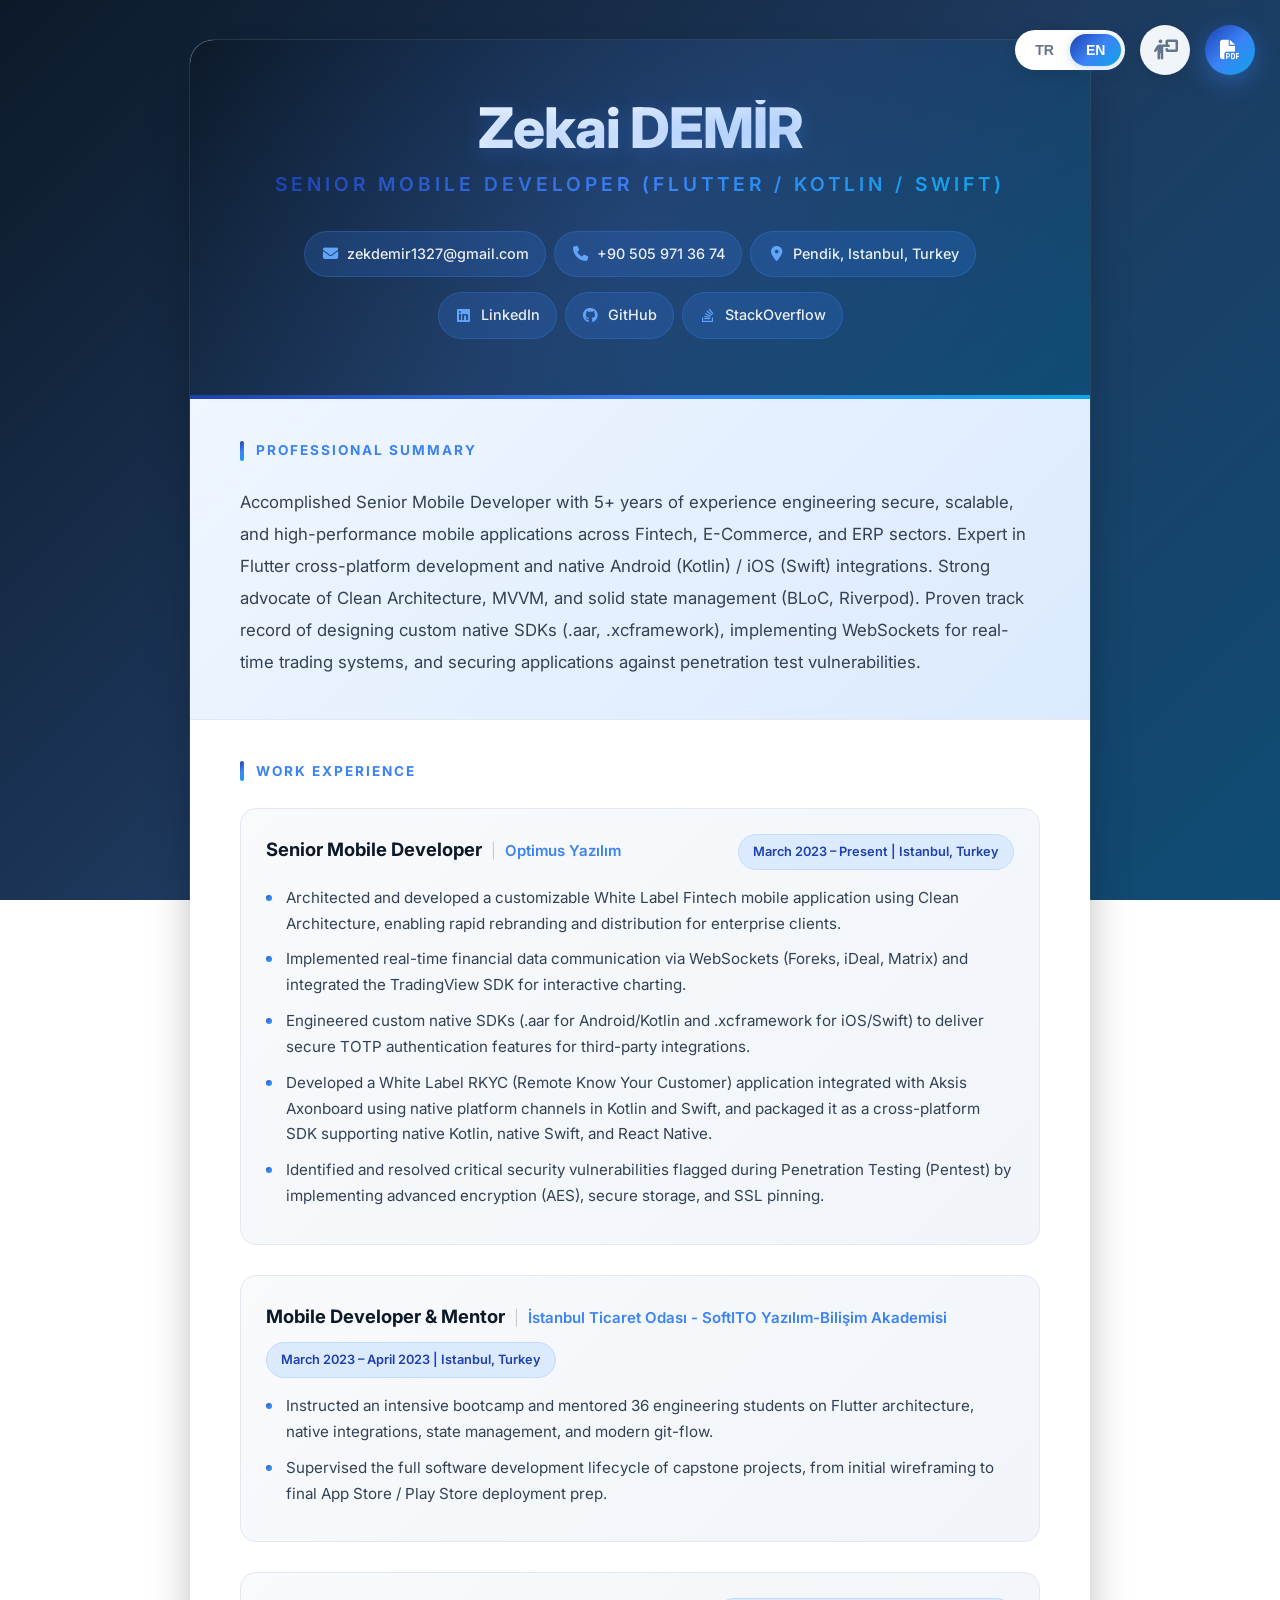
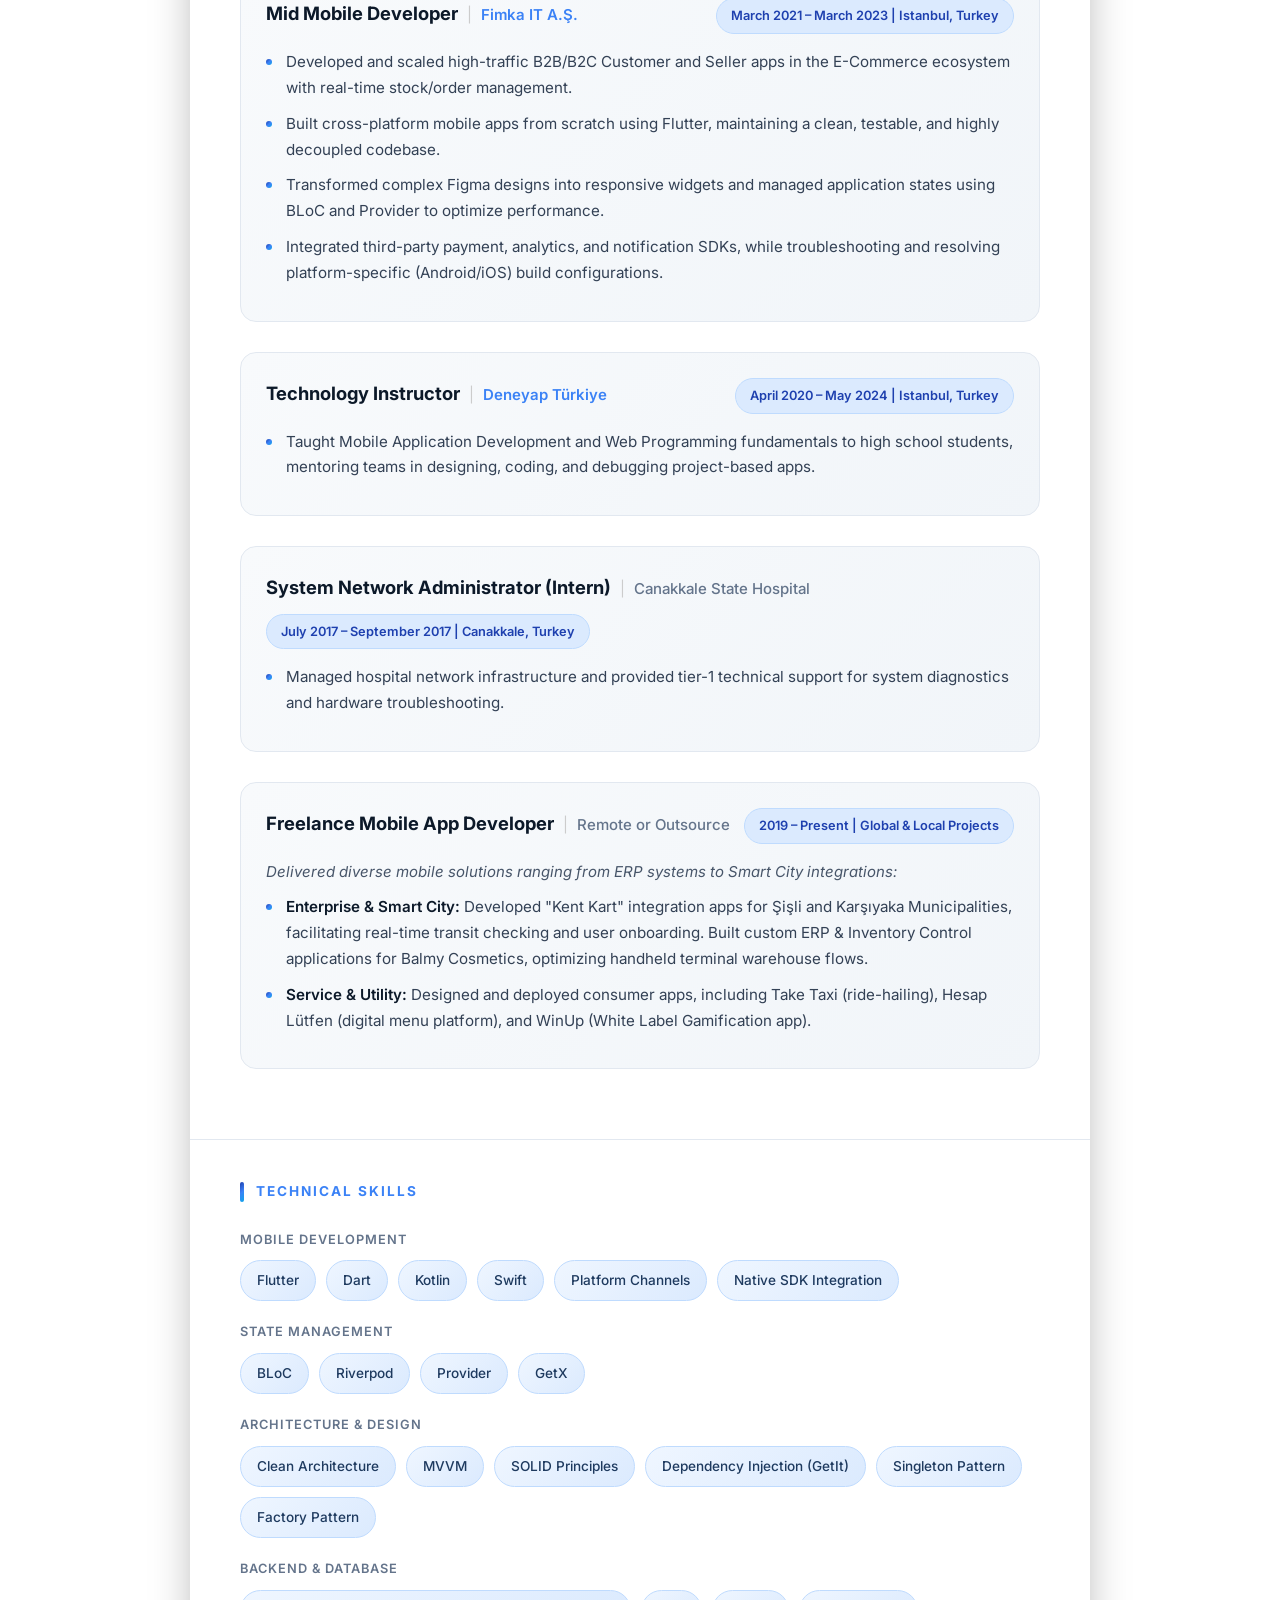
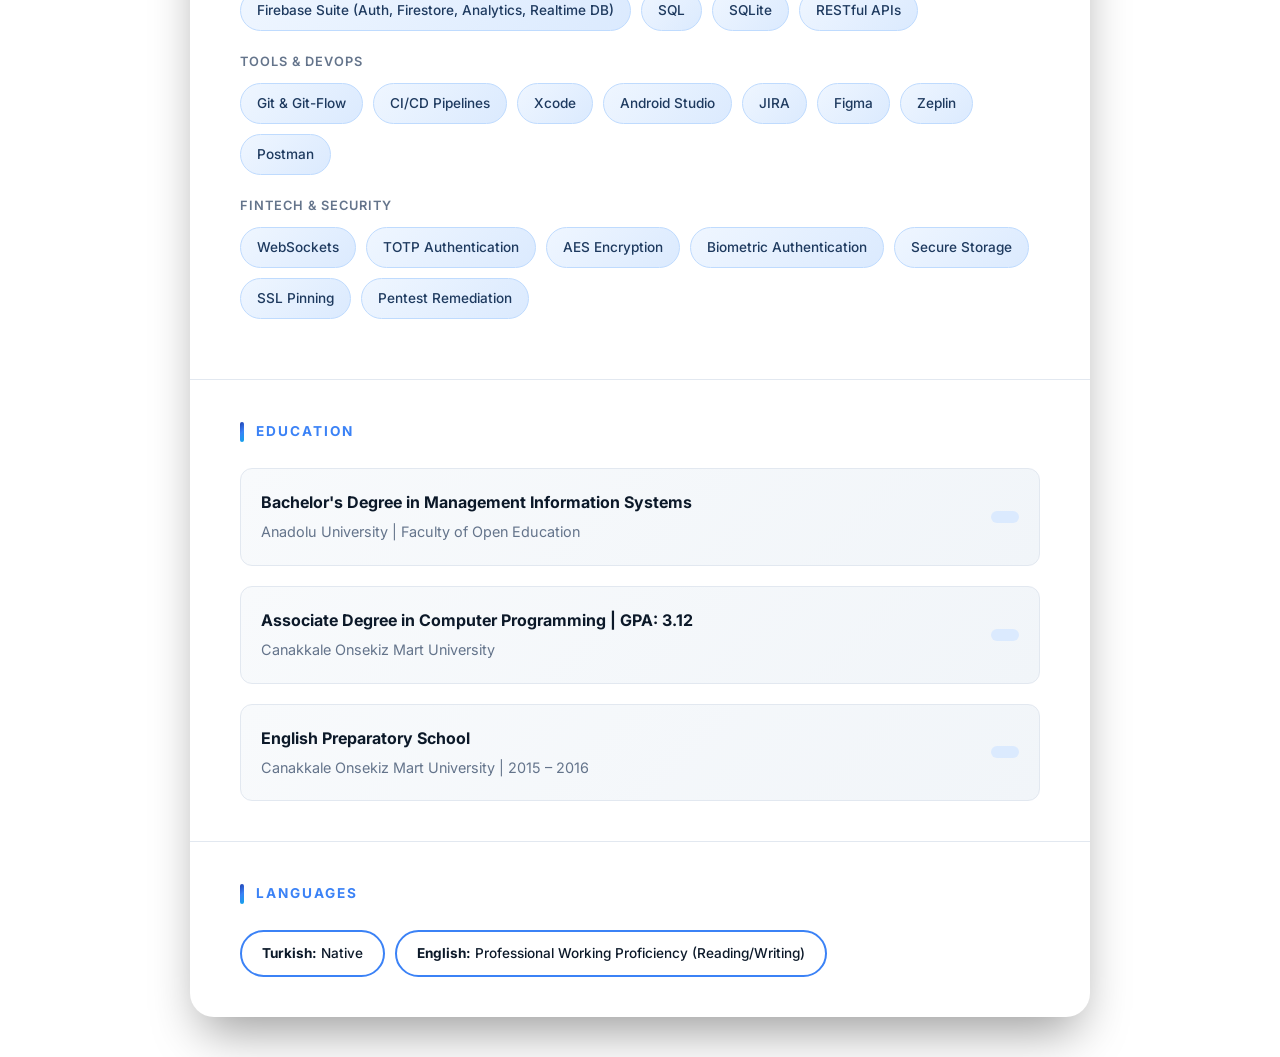
==== commit e7f0c0da: "düzenlemeler" ====
--- a/index.html
+++ b/index.html
@@ -4,29 +4,29 @@
 <head>
     <meta charset="UTF-8">
     <meta name="viewport" content="width=device-width, initial-scale=1.0">
-    <title>Zekai Demir - Senior Flutter Developer</title>
+    <title>Zekai Demir - Senior Mobile Developer (Flutter, Kotlin, Swift)</title>
     <meta name="description"
-        content="Senior Flutter Developer with 5+ years of experience building secure, scalable mobile apps across Fintech, Trading, E-Commerce, and ERP sectors. Expert in TradingView charting, crypto exchanges, and Bitcoin payment gateways.">
+        content="Senior Mobile Developer with 5+ years of experience building secure, scalable mobile apps across Fintech, E-Commerce, and ERP sectors. Expert in Flutter, native Android (Kotlin), native iOS (Swift) integrations, and custom SDK development.">
     <meta name="keywords"
-        content="Flutter Developer, Mobile App Developer, Fintech, Trading, Crypto, Bitcoin, TradingView, BLoC, Riverpod, Clean Architecture, iOS, Android">
+        content="Mobile Developer, Flutter Developer, Kotlin, Swift, Android Developer, iOS Developer, Clean Architecture, BLoC, Riverpod, WebSockets, SDK Development">
     <meta name="author" content="Zekai Demir">
     <meta name="robots" content="index, follow">
     <link rel="canonical" href="https://demirzekk.github.io/">
 
     <!-- Open Graph / Social Media -->
     <meta property="og:type" content="profile">
-    <meta property="og:title" content="Zekai Demir - Senior Flutter Developer">
+    <meta property="og:title" content="Zekai Demir - Senior Mobile Developer (Flutter, Kotlin, Swift)">
     <meta property="og:description"
-        content="Senior Flutter Developer specialized in Fintech, Trading apps, Crypto exchanges, and Bitcoin payment gateways.">
+        content="Senior Mobile Developer specializing in secure, high-performance cross-platform and native integrations (Flutter, Kotlin, Swift).">
     <meta property="og:url" content="https://demirzekk.github.io/">
     <meta property="profile:first_name" content="Zekai">
     <meta property="profile:last_name" content="Demir">
 
     <!-- Twitter Card -->
     <meta name="twitter:card" content="summary">
-    <meta name="twitter:title" content="Zekai Demir - Senior Flutter Developer">
+    <meta name="twitter:title" content="Zekai Demir - Senior Mobile Developer">
     <meta name="twitter:description"
-        content="Senior Flutter Developer specialized in Fintech, Trading apps, and Crypto exchanges.">
+        content="Senior Mobile Developer specializing in high-performance cross-platform and native integrations (Flutter, Kotlin, Swift).">
 
     <!-- JSON-LD Structured Data for SEO & LLM Understanding -->
     <script type="application/ld+json">
@@ -37,8 +37,8 @@
         "name": "Zekai Demir",
         "givenName": "Zekai",
         "familyName": "Demir",
-        "jobTitle": "Senior Flutter Developer",
-        "description": "Senior Flutter Developer with 5+ years of experience building secure, scalable mobile apps across Fintech, Trading, E-Commerce, and ERP sectors. Expert in Clean Architecture, state management (BLoC/Riverpod), and integrating real-time data streams for crypto and stock market applications. Specialized in developing complex trading tools, including TradingView-style charting, interactive technical indicators, and high-frequency order-book visualizations.",
+        "jobTitle": "Senior Mobile Developer",
+        "description": "Senior Mobile Developer with 5+ years of experience building secure, scalable mobile apps across Fintech, E-Commerce, and ERP sectors. Expert in Flutter, Native Android (Kotlin), Native iOS (Swift), Clean Architecture, state management (BLoC/Riverpod), and custom native SDK development.",
         "url": "https://demirzekk.github.io/",
         "email": "zekdemir1327@gmail.com",
         "telephone": "+905059713674",
@@ -56,33 +56,30 @@
         "knowsAbout": [
             "Flutter",
             "Dart",
+            "Kotlin",
+            "Swift",
             "Mobile App Development",
             "iOS Development",
             "Android Development",
+            "Platform Channels",
             "Fintech Applications",
-            "Trading Applications",
-            "Cryptocurrency Exchanges",
-            "Bitcoin Payment Gateways",
-            "TradingView Charting",
-            "Real-time Data Streams",
-            "WebSocket Integration",
             "Clean Architecture",
             "BLoC Pattern",
             "Riverpod",
             "Firebase",
             "RESTful APIs",
             "SDK Development",
-            "Kotlin",
-            "Swift"
+            "WebSockets",
+            "Penetration Testing"
         ],
         "hasOccupation": {
             "@type": "Occupation",
-            "name": "Senior Flutter Developer",
+            "name": "Senior Mobile Developer",
             "occupationLocation": {
                 "@type": "Country",
                 "name": "Turkey"
             },
-            "skills": "Flutter, Dart, BLoC, Riverpod, Clean Architecture, Firebase, TradingView SDK, WebSocket, Kotlin, Swift"
+            "skills": "Flutter, Dart, Kotlin, Swift, Android SDK, iOS SDK, Clean Architecture, BLoC, Riverpod, Firebase, WebSockets, SDK Development"
         },
         "worksFor": {
             "@type": "Organization",
@@ -124,8 +121,8 @@
     {
         "@context": "https://schema.org",
         "@type": "WebPage",
-        "name": "Zekai Demir - Senior Flutter Developer Resume",
-        "description": "Professional resume and portfolio of Zekai Demir, a Senior Flutter Developer specializing in Fintech, Trading, and Crypto applications.",
+        "name": "Zekai Demir - Senior Mobile Developer Resume",
+        "description": "Professional resume and portfolio of Zekai Demir, a Senior Mobile Developer specializing in Flutter, Kotlin, and Swift.",
         "url": "https://demirzekk.github.io/",
         "mainEntity": {
             "@id": "https://demirzekk.github.io/#person"
@@ -166,7 +163,7 @@
         <header class="header-centered">
             <div class="header-left">
                 <h1>Zekai DEMİR</h1>
-                <h2 data-i18n="job_title">Senior Flutter Developer</h2>
+                <h2 data-i18n="job_title">Senior Mobile Developer (Flutter / Kotlin / Swift)</h2>
             </div>
             <div class="header-right">
                 <div class="contact-row">
@@ -174,7 +171,7 @@
                         zekdemir1327@gmail.com</a>
                     <a href="tel:+905059713674"><i class="fa-solid fa-phone"></i> +90 505 971 36 74</a>
                     <a href="https://www.google.com/maps/search/?api=1&query=Pendik,+Istanbul,+Turkey"
-                        target="_blank"><i class="fa-solid fa-location-dot"></i> Pendik, Istanbul, Turkey</a>
+                        target="_blank"><i class="fa-solid fa-location-dot"></i> <span data-i18n="contact_location">Pendik, Istanbul, Turkey</span></a>
                 </div>
                 <div class="social-row">
                     <a href="https://linkedin.com/in/zekai-demir-aa028a126" target="_blank"><i
@@ -190,62 +187,56 @@
         <section class="summary">
             <h3 class="section-title" data-i18n="section_summary">Professional Summary</h3>
             <p data-i18n="summary_text">
-                Senior Flutter Developer with 5+ years of experience specializing in high-frequency trading apps and
-                native SDK development. Proven track record in bridging Flutter with native Android/iOS modules to
-                optimize performance in Fintech architectures. Experienced in leading teams and mentoring junior
-                developers.
+                Accomplished Senior Mobile Developer with 5+ years of experience engineering secure, scalable, and
+                high-performance mobile applications across Fintech, E-Commerce, and ERP sectors. Expert in Flutter
+                cross-platform development and native Android (Kotlin) / iOS (Swift) integrations. Strong advocate of
+                Clean Architecture, MVVM, and solid state management (BLoC, Riverpod). Proven track record of designing
+                custom native SDKs (.aar, .xcframework), implementing WebSockets for real-time trading systems, and
+                securing applications against penetration test vulnerabilities.
             </p>
         </section>
 
         <section class="experience">
-            <h3 class="section-title">Work Experience</h3>
-
-            <!-- Senior Flutter Developer - Optimus Yazılım -->
+            <h3 class="section-title" data-i18n="section_experience">Work Experience</h3>
+
+            <!-- Senior Mobile Developer - Optimus Yazılım -->
             <div class="job-item">
                 <div class="job-header">
                     <div>
-                        <span class="job-title" data-i18n="job_optimus_title">Senior Flutter Developer</span> <span
+                        <span class="job-title" data-i18n="job_optimus_title">Senior Mobile Developer</span> <span
                             style="margin: 0 5px; color: #ccc;">|</span> <span class="company"><a href="#"
                                 target="_blank">Optimus Yazılım</a></span>
                     </div>
-                    <div class="job-meta" data-i18n="job_optimus_date">March 2024 – Present | Istanbul, Turkey</div>
+                    <div class="job-meta" data-i18n="job_optimus_date">March 2023 – Present | Istanbul, Turkey</div>
                 </div>
                 <div class="job-details">
                     <ul>
-                        <li data-i18n="job_optimus_desc_7">Resolved critical security vulnerabilities identified during
-                            <strong>Penetration
-                                Testing</strong> and optimized app performance to meet strict fintech security
-                            standards.
-                        </li>
-                        <li data-i18n="job_optimus_desc_1">Developed a <strong>White Label fintech mobile
-                                application</strong> with customizable
-                            architecture, enabling rapid distribution for various clients.</li>
-                        <li data-i18n="job_optimus_desc_2">Implemented real-time data communication using
-                            <strong>WebSockets</strong> and integrated
-                            <strong>TradingView Advance Trading SDK</strong>.
-                        </li>
-                        <li data-i18n="job_optimus_desc_3">Engineered a <strong>TOTP authenticator application</strong>
-                            and developed native SDKs
-                            (<strong>.aar</strong> and <strong>.xcframework</strong>) for seamless third-party
-                            integration.</li>
-                        <li data-i18n="job_optimus_desc_4">Built a <strong>White Label RKYC application</strong>
-                            integrated with Aksis Axonboard,
-                            utilizing native platform channels for high-performance identity verification.</li>
-                        <li data-i18n="job_optimus_desc_5">Encapsulated the RKYC solution into a reusable SDK compatible
-                            with multiple platforms
-                            (<strong>Kotlin, Swift, React Native</strong>), expanding the product's market reach.</li>
-                        <li data-i18n="job_optimus_desc_6">Integrated <strong>Realtime Data Providers</strong> (Foreks,
-                            iDeal, and Matrix) to ensure
-                            accurate financial data streaming.</li>
+                        <li data-i18n="job_optimus_desc_1">Architected and developed a customizable White Label Fintech
+                            mobile application using Clean Architecture, enabling rapid rebranding and distribution for
+                            enterprise clients.</li>
+                        <li data-i18n="job_optimus_desc_2">Implemented real-time financial data communication via
+                            WebSockets (Foreks, iDeal, Matrix) and integrated the TradingView SDK for interactive
+                            charting.</li>
+                        <li data-i18n="job_optimus_desc_3">Engineered custom native SDKs (.aar for Android/Kotlin and
+                            .xcframework for iOS/Swift) to deliver secure TOTP authentication features for
+                            third-party integrations.</li>
+                        <li data-i18n="job_optimus_desc_4">Developed a White Label RKYC (Remote Know Your Customer)
+                            application integrated with Aksis Axonboard using native platform channels in Kotlin and
+                            Swift,
+                            and packaged it as a cross-platform SDK supporting native Kotlin, native Swift, and React
+                            Native.</li>
+                        <li data-i18n="job_optimus_desc_5">Identified and resolved critical security vulnerabilities
+                            flagged during Penetration Testing (Pentest) by implementing advanced encryption (AES),
+                            secure storage, and SSL pinning.</li>
                     </ul>
                 </div>
             </div>
 
-            <!-- Senior Flutter Developer & Mentor - İstanbul Ticaret Odası -->
+            <!-- Mobile Developer & Mentor - İstanbul Ticaret Odası -->
             <div class="job-item">
                 <div class="job-header">
                     <div>
-                        <span class="job-title" data-i18n="job_ito_title">Senior Flutter Developer & Mentor</span> <span
+                        <span class="job-title" data-i18n="job_ito_title">Mobile Developer & Mentor</span> <span
                             style="margin: 0 5px; color: #ccc;">|</span> <span class="company"
                             data-i18n="job_ito_org"><a href="#" target="_blank">İstanbul Ticaret Odası - SoftITO
                                 Yazılım-Bilişim Akademisi</a></span>
@@ -254,47 +245,36 @@
                 </div>
                 <div class="job-details">
                     <ul>
-                        <li data-i18n="job_ito_desc_1">Served as a <strong>Flutter Instructor</strong> for an intensive
-                            in-person mobile
-                            development bootcamp.</li>
-                        <li data-i18n="job_ito_desc_2">Mentored a group of <strong>36 engineering students</strong>,
-                            providing concentrated
-                            training on Flutter and Firebase.</li>
-                        <li data-i18n="job_ito_desc_3">Guided students through the full development lifecycle,
-                            supervising the creation of their
-                            final capstone projects.</li>
+                        <li data-i18n="job_ito_desc_1">Instructed an intensive bootcamp and mentored 36 engineering
+                            students on Flutter architecture, native integrations, state management, and modern
+                            git-flow.</li>
+                        <li data-i18n="job_ito_desc_2">Supervised the full software development lifecycle of capstone
+                            projects, from initial wireframing to final App Store / Play Store deployment prep.</li>
                     </ul>
                 </div>
             </div>
 
-            <!-- Mid. Flutter Developer - Fimka IT A.Ş. -->
+            <!-- Mid Mobile Developer - Fimka IT A.Ş. -->
             <div class="job-item">
                 <div class="job-header">
                     <div>
-                        <span class="job-title" data-i18n="job_fimka_title">Mid. Flutter Developer</span> <span
+                        <span class="job-title" data-i18n="job_fimka_title">Mid Mobile Developer</span> <span
                             style="margin: 0 5px; color: #ccc;">|</span> <span class="company"><a href="#"
                                 target="_blank">Fimka IT A.Ş.</a></span>
                     </div>
-                    <div class="job-meta" data-i18n="job_fimka_date">March 2021 – February 2024 | Istanbul, Turkey</div>
+                    <div class="job-meta" data-i18n="job_fimka_date">March 2021 – March 2023 | Istanbul, Turkey</div>
                 </div>
                 <div class="job-details">
                     <ul>
-                        <li data-i18n="job_fimka_desc_1">Developed two distinct applications within the
-                            <strong>E-Commerce ecosystem</strong>: a
-                            Customer App for shopping and a Seller App for inventory and order management.
-                        </li>
-                        <li data-i18n="job_fimka_desc_2">Built and deployed scalable cross-platform mobile applications
-                            from scratch using Flutter.
-                        </li>
-                        <li data-i18n="job_fimka_desc_3">Transformed complex <strong>Figma designs</strong> into
-                            pixel-perfect, responsive Flutter
-                            widgets ensuring consistent UI/UX.</li>
-                        <li data-i18n="job_fimka_desc_4">Managed complex application state utilizing <strong>BLoC and
-                                Provider</strong> patterns to
-                            ensure efficient data flow.</li>
-                        <li data-i18n="job_fimka_desc_5">Integrated third-party SDKs and maintained existing codebases,
-                            focusing on bug fixes and
-                            feature enhancements.</li>
+                        <li data-i18n="job_fimka_desc_1">Developed and scaled high-traffic B2B/B2C Customer and Seller
+                            apps in the E-Commerce ecosystem with real-time stock/order management.</li>
+                        <li data-i18n="job_fimka_desc_2">Built cross-platform mobile apps from scratch using Flutter,
+                            maintaining a clean, testable, and highly decoupled codebase.</li>
+                        <li data-i18n="job_fimka_desc_3">Transformed complex Figma designs into responsive widgets and
+                            managed application states using BLoC and Provider to optimize performance.</li>
+                        <li data-i18n="job_fimka_desc_4">Integrated third-party payment, analytics, and notification
+                            SDKs, while troubleshooting and resolving platform-specific (Android/iOS) build
+                            configurations.</li>
                     </ul>
                 </div>
             </div>
@@ -311,33 +291,28 @@
                 </div>
                 <div class="job-details">
                     <ul>
-                        <li data-i18n="job_deneyap_desc_1">Instructed high school students in <strong>Mobile Application
-                                and Web Programming</strong>
-                            fundamentals.</li>
-                        <li data-i18n="job_deneyap_desc_2">Mentored students on algorithmic thinking and software
-                            development concepts, fostering the
-                            next generation of developers.</li>
+                        <li data-i18n="job_deneyap_desc_1">Taught Mobile Application Development and Web Programming
+                            fundamentals to high school students, mentoring teams in designing, coding, and debugging
+                            project-based apps.</li>
                     </ul>
                 </div>
             </div>
 
             <!-- System Network Administrator - Canakkale State Hospital -->
-            <div class="job-item">
+            <div class="job-item print-hide">
                 <div class="job-header">
                     <div>
                         <span class="job-title" data-i18n="job_intern_title">System Network Administrator
                             (Intern)</span> <span style="margin: 0 5px; color: #ccc;">|</span> <span
-                            class="company">Canakkale State
-                            Hospital</span>
+                            class="company" data-i18n="job_intern_org">Canakkale State Hospital</span>
                     </div>
                     <div class="job-meta" data-i18n="job_intern_date">July 2017 – September 2017 | Canakkale, Turkey
                     </div>
                 </div>
                 <div class="job-details">
                     <ul>
-                        <li data-i18n="job_intern_desc_1">Managed the hospital's system networks and provided IT
-                            infrastructure support during the
-                            internship period.</li>
+                        <li data-i18n="job_intern_desc_1">Managed hospital network infrastructure and provided tier-1
+                            technical support for system diagnostics and hardware troubleshooting.</li>
                     </ul>
                 </div>
             </div>
@@ -347,30 +322,23 @@
                 <div class="job-header">
                     <div>
                         <span class="job-title" data-i18n="job_freelance_title">Freelance Mobile App Developer</span>
-                        <span style="margin: 0 5px; color: #ccc;">|</span> <span class="company">Remote or
-                            Outsource</span>
+                        <span style="margin: 0 5px; color: #ccc;">|</span> <span class="company" data-i18n="job_freelance_org">Remote or Outsource</span>
                     </div>
                     <div class="job-meta" data-i18n="job_freelance_date">2019 – Present | Global & Local Projects</div>
                 </div>
                 <div class="job-details">
-                    <p style="margin-bottom: 10px; color: #475569;">Delivered diverse mobile solutions ranging from ERP
-                        systems to Smart City integrations:</p>
+                    <p style="margin-bottom: 10px; color: #475569;" class="print-hide" data-i18n="job_freelance_summary">Delivered diverse mobile solutions ranging from ERP systems to Smart City integrations:</p>
                     <ul>
                         <li data-i18n="job_freelance_desc_1"><strong>Enterprise & Smart City:</strong> Developed "Kent
-                            Kart" integration apps for Şişli
-                            and Karşıyaka Municipalities. Built an ERP & Stock Control application for Balmy Cosmetics
-                            tailored for handheld terminals.</li>
-                        <li data-i18n="job_freelance_desc_2"><strong>Service & Utility:</strong> Created Take Taxi
-                            (local taxi-hailing app), Hesap Lütfen
-                            (digital menu sharing), and WinUp (White Label Gamification app).</li>
-                        <li data-i18n="job_freelance_desc_3"><strong>EdTech & Entertainment:</strong> Nartest (TYT-AYT
-                            Exam Prep), Animo (Interactive
-                            Storybook for children), Falve (Fortune telling), Counter Event applications, Linqi App
-                            (English Conversation practice app).</li>
+                            Kart" integration apps for Şişli and Karşıyaka Municipalities, facilitating real-time
+                            transit checking and user onboarding. Built custom ERP & Inventory Control applications for
+                            Balmy Cosmetics, optimizing handheld terminal warehouse flows.</li>
+                        <li data-i18n="job_freelance_desc_2"><strong>Service & Utility:</strong> Designed and deployed
+                            consumer apps, including Take Taxi (ride-hailing), Hesap Lütfen (digital menu platform), and
+                            WinUp (White Label Gamification app).</li>
                     </ul>
                 </div>
             </div>
-
         </section>
 
         <section class="skills">
@@ -381,8 +349,10 @@
                 <div class="skills-grid">
                     <span class="skill-tag">Flutter</span>
                     <span class="skill-tag">Dart</span>
-                    <span class="skill-tag">Native Android/iOS integrations</span>
-                    <span class="skill-tag">Kotlin & Swift Native SDK development</span>
+                    <span class="skill-tag">Kotlin</span>
+                    <span class="skill-tag">Swift</span>
+                    <span class="skill-tag" data-i18n="skill_platform_channels">Platform Channels</span>
+                    <span class="skill-tag" data-i18n="skill_native_sdk">Native SDK Integration</span>
                 </div>
             </div>
 
@@ -390,7 +360,7 @@
                 <span class="category-title" data-i18n="skill_cat_state">State Management</span>
                 <div class="skills-grid">
                     <span class="skill-tag">BLoC</span>
-                    <span class="skill-tag">Riverpod 2.0</span>
+                    <span class="skill-tag">Riverpod</span>
                     <span class="skill-tag">Provider</span>
                     <span class="skill-tag">GetX</span>
                 </div>
@@ -401,42 +371,47 @@
                 <div class="skills-grid">
                     <span class="skill-tag">Clean Architecture</span>
                     <span class="skill-tag">MVVM</span>
+                    <span class="skill-tag" data-i18n="skill_solid">SOLID Principles</span>
                     <span class="skill-tag">Dependency Injection (GetIt)</span>
-                    <span class="skill-tag">Singleton Pattern</span>
+                    <span class="skill-tag" data-i18n="skill_singleton">Singleton Pattern</span>
+                    <span class="skill-tag" data-i18n="skill_factory">Factory Pattern</span>
                 </div>
             </div>
 
             <div class="skill-category">
                 <span class="category-title" data-i18n="skill_cat_backend">Backend & Database</span>
                 <div class="skills-grid">
-                    <span class="skill-tag">Firebase (Auth, Firestore, Analytics, Realtime DB)</span>
+                    <span class="skill-tag">Firebase Suite (Auth, Firestore, Analytics, Realtime DB)</span>
                     <span class="skill-tag">SQL</span>
                     <span class="skill-tag">SQLite</span>
-                    <span class="skill-tag">RESTful APIs</span>
+                    <span class="skill-tag" data-i18n="skill_rest">RESTful APIs</span>
                 </div>
             </div>
 
             <div class="skill-category">
                 <span class="category-title" data-i18n="skill_cat_tools">Tools & DevOps</span>
                 <div class="skills-grid">
-                    <span class="skill-tag">Git</span>
-                    <span class="skill-tag">Git-Flow</span>
-                    <span class="skill-tag">CI/CD</span>
+                    <span class="skill-tag">Git & Git-Flow</span>
+                    <span class="skill-tag" data-i18n="skill_cicd">CI/CD Pipelines</span>
+                    <span class="skill-tag">Xcode</span>
+                    <span class="skill-tag">Android Studio</span>
                     <span class="skill-tag">JIRA</span>
                     <span class="skill-tag">Figma</span>
                     <span class="skill-tag">Zeplin</span>
-                    <span class="skill-tag">XCode</span>
-                    <span class="skill-tag">Android Studio</span>
+                    <span class="skill-tag">Postman</span>
                 </div>
             </div>
 
             <div class="skill-category">
                 <span class="category-title" data-i18n="skill_cat_fintech">Fintech & Security</span>
                 <div class="skills-grid">
+                    <span class="skill-tag">WebSockets</span>
+                    <span class="skill-tag" data-i18n="skill_totp">TOTP Authentication</span>
                     <span class="skill-tag">AES Encryption</span>
                     <span class="skill-tag">Biometric Authentication</span>
-                    <span class="skill-tag">Secure Storage</span>
-                    <span class="skill-tag">WebSocket</span>
+                    <span class="skill-tag" data-i18n="skill_secure_storage">Secure Storage</span>
+                    <span class="skill-tag">SSL Pinning</span>
+                    <span class="skill-tag" data-i18n="skill_pentest">Pentest Remediation</span>
                 </div>
             </div>
         </section>
@@ -460,7 +435,7 @@
                 <div class="grad-date"></div>
             </div>
 
-            <div class="education-item">
+            <div class="education-item print-hide">
                 <div>
                     <div class="degree" data-i18n="edu_prep">English Preparatory School</div>
                     <div class="school" data-i18n="edu_prep_school">Canakkale Onsekiz Mart University | 2015 – 2016
@@ -484,80 +459,67 @@
             </div>
         </section>
 
-        <section class="references">
-            <h3 class="section-title" data-i18n="section_references">References</h3>
-            <div class="references-grid">
-                <div class="reference-item">
-                    <div class="reference-name">Musa Şahin</div>
-                    <div class="reference-title" data-i18n="ref_musa_title">Mobile Team Lead, Optimus Yazılım</div>
-                    <div class="reference-contact"><i class="fa-solid fa-phone"></i> +90 505 383 61 43</div>
-                </div>
-                <div class="reference-item">
-                    <div class="reference-name">Şenay Beren Doğan</div>
-                    <div class="reference-title" data-i18n="ref_senay_title">Product Owner, Fimka Store</div>
-                    <div class="reference-contact"><i class="fa-solid fa-phone"></i> +90 536 255 59 14</div>
-                </div>
-                <div class="reference-item">
-                    <div class="reference-name">Uğur İncedayı</div>
-                    <div class="reference-title" data-i18n="ref_ugur_title">Developer Trainer Coordinator, SoftITO</div>
-                    <div class="reference-contact"><i class="fa-solid fa-phone"></i> +90 541 445 63 16</div>
-                </div>
-            </div>
-        </section>
-
     </div>
 
     <!-- Slide Navigation Controls -->
     <div class="slide-controls" style="display: none;">
-        <button onclick="prevSlide()" id="prev-btn" title="Previous / Önceki"><i class="fa-solid fa-chevron-left"></i></button>
-        <button onclick="nextSlide()" id="next-btn" title="Next / Sonraki"><i class="fa-solid fa-chevron-right"></i></button>
+        <button onclick="prevSlide()" id="prev-btn" title="Previous / Önceki"><i
+                class="fa-solid fa-chevron-left"></i></button>
+        <button onclick="nextSlide()" id="next-btn" title="Next / Sonraki"><i
+                class="fa-solid fa-chevron-right"></i></button>
     </div>
-
-
 
     <script>
         const translations = {
             en: {
-                "job_title": "Senior Flutter Developer",
+                "job_title": "Senior Mobile Developer (Flutter / Kotlin / Swift)",
                 "pdf_tooltip": "Download PDF",
+                "contact_location": "Pendik, Istanbul, Turkey",
                 "section_summary": "PROFESSIONAL SUMMARY",
-                "summary_text": "Senior Flutter Developer with 5+ years of experience specializing in high-frequency trading apps and native SDK development. Proven track record in bridging Flutter with native Android/iOS modules to optimize performance in Fintech architectures. Experienced in leading teams and mentoring junior developers.",
+                "summary_text": "Accomplished Senior Mobile Developer with 5+ years of experience engineering secure, scalable, and high-performance mobile applications across Fintech, E-Commerce, and ERP sectors. Expert in Flutter cross-platform development and native Android (Kotlin) / iOS (Swift) integrations. Strong advocate of Clean Architecture, MVVM, and solid state management (BLoC, Riverpod). Proven track record of designing custom native SDKs (.aar, .xcframework), implementing WebSockets for real-time trading systems, and securing applications against penetration test vulnerabilities.",
                 "section_skills": "TECHNICAL SKILLS",
                 "section_experience": "WORK EXPERIENCE",
-                "job_optimus_title": "Senior Flutter Developer",
-                "job_optimus_date": "March 2024 – Present | Istanbul, Turkey",
-                "job_optimus_desc_1": "Developed a White Label fintech mobile application with customizable architecture, enabling rapid distribution for various clients",
-                "job_optimus_desc_2": "Implemented real-time data communication using WebSockets and integrated TradingView Advance Trading SDK",
-                "job_optimus_desc_3": "Engineered a TOTP authenticator application and developed native SDKs (.aar and .xcframework) for seamless third-party integration",
-                "job_optimus_desc_4": "Built a White Label RKYC application integrated with Aksis Axonboard, utilizing native platform channels for high-performance identity verification",
-                "job_optimus_desc_5": "Encapsulated the RKYC solution into a reusable SDK compatible with multiple platforms (Kotlin, Swift, React Native)",
-                "job_optimus_desc_6": "Integrated Realtime Data Providers (Foreks, iDeal, and Matrix) to ensure accurate financial data streaming",
-                "job_optimus_desc_7": "Resolved critical security vulnerabilities identified during Penetration Testing and optimized app performance",
-                "job_ito_title": "Senior Flutter Developer & Mentor",
+                "job_intern_org": "Canakkale State Hospital",
+                "job_freelance_org": "Remote or Outsource",
+                "job_freelance_summary": "Delivered diverse mobile solutions ranging from ERP systems to Smart City integrations:",
+                "skill_platform_channels": "Platform Channels",
+                "skill_native_sdk": "Native SDK Integration",
+                "skill_solid": "SOLID Principles",
+                "skill_singleton": "Singleton Pattern",
+                "skill_factory": "Factory Pattern",
+                "skill_rest": "RESTful APIs",
+                "skill_cicd": "CI/CD Pipelines",
+                "skill_totp": "TOTP Authentication",
+                "skill_secure_storage": "Secure Storage",
+                "skill_pentest": "Pentest Remediation",
+                "job_optimus_title": "Senior Mobile Developer",
+                "job_optimus_date": "March 2023 – Present | Istanbul, Turkey",
+                "job_optimus_desc_1": "Architected and developed a customizable White Label Fintech mobile application using Clean Architecture, enabling rapid rebranding and distribution for enterprise clients",
+                "job_optimus_desc_2": "Implemented real-time financial market data communication via WebSockets (Foreks, iDeal, Matrix) and integrated the TradingView SDK for interactive charting",
+                "job_optimus_desc_3": "Engineered custom native SDKs (.aar for Android/Kotlin and .xcframework for iOS/Swift) to deliver secure TOTP authentication features for third-party integrations",
+                "job_optimus_desc_4": "Developed a White Label RKYC application integrated with Aksis Axonboard using native platform channels, and packaged it as a cross-platform SDK supporting Kotlin, Swift, and React Native",
+                "job_optimus_desc_5": "Identified and resolved critical security vulnerabilities flagged during Penetration Testing (Pentest) by implementing advanced encryption (AES), secure storage, and SSL pinning",
+                "job_ito_title": "Mobile Developer & Mentor",
                 "job_ito_org": "İstanbul Ticaret Odası - SoftITO Software Academy",
                 "job_ito_date": "March 2023 – April 2023 | Istanbul, Turkey",
-                "job_ito_desc_1": "Served as a Flutter Instructor for an intensive in-person mobile development bootcamp.",
-                "job_ito_desc_2": "Mentored a group of 36 engineering students, providing concentrated training on Flutter and Firebase.",
-                "job_ito_desc_3": "Guided students through the full development lifecycle, supervising the creation of their final capstone projects.",
-                "job_fimka_title": "Mid. Flutter Developer",
-                "job_fimka_date": "March 2021 – February 2024 | Istanbul, Turkey",
-                "job_fimka_desc_1": "Developed two distinct applications within the E-Commerce ecosystem: a Customer App and a Seller App",
-                "job_fimka_desc_2": "Built and deployed scalable cross-platform mobile applications from scratch using Flutter",
-                "job_fimka_desc_3": "Transformed complex Figma designs into pixel-perfect, responsive Flutter widgets",
-                "job_fimka_desc_4": "Managed complex application state utilizing BLoC and Provider patterns",
-                "job_fimka_desc_5": "Integrated third-party SDKs and maintained existing codebases",
+                "job_ito_desc_1": "Instructed an intensive bootcamp and mentored 36 engineering students on Flutter architecture, native integrations, state management, and modern git-flow",
+                "job_ito_desc_2": "Supervised the full software development lifecycle of capstone projects, from initial wireframing to final App Store / Play Store deployment prep",
+                "job_fimka_title": "Mid Mobile Developer",
+                "job_fimka_date": "March 2021 – March 2023 | Istanbul, Turkey",
+                "job_fimka_desc_1": "Developed and scaled high-traffic B2B/B2C Customer and Seller apps in the E-Commerce ecosystem with real-time stock/order management",
+                "job_fimka_desc_2": "Built cross-platform mobile apps from scratch using Flutter, maintaining a clean, testable, and highly decoupled codebase",
+                "job_fimka_desc_3": "Transformed complex Figma designs into responsive widgets and managed application states using BLoC and Provider to optimize performance",
+                "job_fimka_desc_4": "Integrated third-party payment, analytics, and notification SDKs, while troubleshooting and resolving platform-specific (Android/iOS) build configurations",
                 "job_deneyap_title": "Technology Instructor",
                 "job_deneyap_date": "April 2020 – May 2024 | Istanbul, Turkey",
-                "job_deneyap_desc_1": "Instructed high school students in Mobile Application and Web Programming fundamentals",
-                "job_deneyap_desc_2": "Mentored students on algorithmic thinking and software development concepts",
+                "job_deneyap_desc_1": "Taught Mobile Application Development and Web Programming fundamentals to high school students, mentoring teams in designing, coding, and debugging project-based apps",
                 "job_intern_title": "System Network Administrator (Intern)",
                 "job_intern_date": "July 2017 – September 2017 | Canakkale, Turkey",
-                "job_intern_desc_1": "Managed the hospital's system networks and provided IT infrastructure support",
+                "job_intern_desc_1": "Managed hospital network infrastructure and provided tier-1 technical support for system diagnostics and hardware troubleshooting",
                 "job_freelance_title": "Freelance Mobile App Developer",
                 "job_freelance_date": "2019 – Present | Global & Local Projects",
-                "job_freelance_desc_1": "Enterprise & Smart City: Komşu Kart integration apps for Şişli and Karşıyaka Municipalities, ERP & Stock Control for Balmy Cosmetics",
-                "job_freelance_desc_2": "Service & Utility: Take Taxi (Taxi Hailing App), Bodrum Hesap Lütfen (digital menu), WinUp (Gamification app), Balmy ERP & Stock Control App",
-                "job_freelance_desc_3": "EdTech & Entertainment: Nartest (TYT-AYT Exam Prep), Animo (Interactive Storybook), Falve, Counter Event, Linqi App",
+                "job_freelance_desc_1": "Enterprise & Smart City: Developed \"Kent Kart\" transit apps for Şişli and Karşıyaka Municipalities, and custom ERP/Inventory handheld systems for Balmy Cosmetics",
+                "job_freelance_desc_2": "Consumer & Utilities: Designed and deployed Take Taxi (ride-hailing), Hesap Lütfen (digital menu), Falve (fortune), and Linqi (English practice) apps",
                 "section_education": "EDUCATION",
                 "edu_bs": "Bachelor's Degree in Management Information Systems",
                 "edu_anadolu": "Anadolu University | Faculty of Open Education",
@@ -569,62 +531,66 @@
                 "lang_tr": "Turkish",
                 "lang_tr_level": "Native",
                 "lang_en": "English",
-                "lang_en_level": "Professional Working Proficiency",
+                "lang_en_level": "Professional Working Proficiency (Reading/Writing)",
                 "skill_cat_mobile": "Mobile Development",
                 "skill_cat_state": "State Management",
                 "skill_cat_arch": "Architecture & Design",
                 "skill_cat_backend": "Backend & Database",
                 "skill_cat_tools": "Tools & DevOps",
-                "skill_cat_fintech": "Fintech & Security",
-                "section_references": "REFERENCES",
-                "ref_musa_title": "Mobile Team Lead, Optimus Yazılım",
-                "ref_senay_title": "Product Owner, Fimka Store",
-                "ref_ugur_title": "Developer Trainer Coordinator, SoftITO"
+                "skill_cat_fintech": "Fintech & Security"
             },
             tr: {
-                "job_title": "Kıdemli Flutter Geliştirici",
+                "job_title": "Kıdemli Mobil Geliştirici (Flutter / Kotlin / Swift)",
                 "pdf_tooltip": "PDF İndir",
+                "contact_location": "Pendik, İstanbul, Türkiye",
                 "section_summary": "ÖZET / HAKKIMDA",
-                "summary_text": "Fintech, Trading ve ERP ve E-Commerce sektörlerinde 5+ yılı aşkın süredir güvenli ve ölçeklenebilir mobil uygulamalar geliştiren kıdemli bir Flutter geliştiricisiyim. Özellikle Trade ve borsa uygulamaları için gerçek zamanlı veri akışları, TradingView tarzı gelişmiş grafikler üzerine uzmanlaştım. Ayrıca android ve iOS platformlarında native SDK geliştirme yeteneğine de sahibim.  Clean Architecture ve modern state management prensiplerini kullanarak, dijital varlık borsaları ve E-Commerce odaklı ödeme sistemleri için hem iOS hem de Android’de çözümler üretmekteyim.",
+                "summary_text": "Fintech, E-Ticaret ve ERP sektörlerinde 5 yılı aşkın süredir güvenli, ölçeklenebilir ve yüksek performanslı mobil uygulamalar geliştiren kıdemli bir Mobil Geliştiriciyim. Flutter çapraz platform geliştirme ve native Android (Kotlin) / iOS (Swift) entegrasyonlarında uzmanlaştım. Clean Architecture, MVVM ve modern durum yönetimi (BLoC, Riverpod) yaklaşımlarını uyguluyorum. Özel native SDK (.aar, .xcframework) tasarlama, finansal borsa sistemleri için WebSocket entegrasyonu sağlama ve sızma testleri (Pentest) sonucu oluşan güvenlik açıklarını giderme konularında deneyim sahibiyim.",
                 "section_skills": "TEKNİK YETKİNLİKLER",
                 "section_experience": "İŞ DENEYİMİ",
-                "job_optimus_title": "Kıdemli Flutter Geliştirici",
-                "job_optimus_date": "Mart 2024 – Günümüz | İstanbul, Türkiye",
-                "job_optimus_desc_1": "Çeşitli müşteriler için hızlı dağıtım sağlayan, özelleştirilebilir mimariye sahip White Label fintech mobil uygulaması geliştirdi",
-                "job_optimus_desc_2": "WebSocket kullanarak gerçek zamanlı veri iletişimini uyguladı ve TradingView Advance Trading SDK'sını entegre etti",
-                "job_optimus_desc_3": "Sorunsuz üçüncü taraf entegrasyonu için TOTP kimlik doğrulayıcı uygulaması tasarladı ve native SDK'lar (.aar ve .xcframework) geliştirdi",
-                "job_optimus_desc_4": "Yüksek performanslı kimlik doğrulama için native platform kanallarını kullanan, Aksis Axonboard ile entegre White Label RKYC uygulaması oluşturdu",
-                "job_optimus_desc_5": "RKYC çözümünü birden fazla platformla (Kotlin, Swift, React Native) uyumlu, yeniden kullanılabilir bir SDK haline getirdi",
-                "job_optimus_desc_6": "Doğru finansal veri akışını sağlamak için Gerçek Zamanlı Veri Sağlayıcılarını (Foreks, iDeal ve Matrix) entegre etti",
-                "job_optimus_desc_7": "Sızma Testleri sırasında tespit edilen kritik güvenlik açıklarını giderdi ve uygulama performansını optimize etti",
-                "job_ito_title": "Kıdemli Flutter Geliştirici & Mentor",
+                "job_intern_org": "Çanakkale Devlet Hastanesi",
+                "job_freelance_org": "Uzaktan / Serbest Çalışan",
+                "job_freelance_summary": "ERP yazılımlarından Akıllı Şehir sistemlerine kadar geniş bir yelpazede mobil çözümler sundum:",
+                "skill_platform_channels": "Platform Kanalları",
+                "skill_native_sdk": "Native SDK Entegrasyonu",
+                "skill_solid": "SOLID Prensipleri",
+                "skill_singleton": "Singleton Tasarım Deseni",
+                "skill_factory": "Factory Tasarım Deseni",
+                "skill_rest": "RESTful API'ler",
+                "skill_cicd": "CI/CD Süreçleri",
+                "skill_totp": "TOTP Kimlik Doğrulama",
+                "skill_secure_storage": "Güvenli Depolama",
+                "skill_pentest": "Sızma Testi Güvenlik Önlemleri",
+                "job_optimus_title": "Kıdemli Mobil Geliştirici",
+                "job_optimus_date": "Mart 2023 – Günümüz | İstanbul, Türkiye",
+                "job_optimus_desc_1": "Kurumsal müşteriler için hızlı dağıtım ve yeniden markalama sağlayan, Clean Architecture tabanlı, özelleştirilebilir bir White Label Fintech mobil uygulamasının mimarisini kurdum ve geliştirdim.",
+                "job_optimus_desc_2": "WebSocket üzerinden Foreks, iDeal ve Matrix gibi servislerle gerçek zamanlı finansal veri iletişimini sağladım ve TradingView SDK entegrasyonu gerçekleştirdim.",
+                "job_optimus_desc_3": "Üçüncü taraf entegrasyonları için güvenli TOTP kimlik doğrulama özelliklerine sahip native SDK'lar (Android/Kotlin için .aar ve iOS/Swift için .xcframework) hazırladım.",
+                "job_optimus_desc_4": "Aksis Axonboard entegreli White Label RKYC uygulamasını Kotlin ve Swift ile native platform kanallarını kullanarak geliştirdim ve native Kotlin, native Swift ile React Native destekli bir SDK olarak paketledim.",
+                "job_optimus_desc_5": "Sızma Testleri (Pentest) sırasında tespit edilen kritik güvenlik açıklarını; gelişmiş şifreleme (AES), güvenli veri depolama ve SSL pinning uygulayarak giderdim.",
+                "job_ito_title": "Kıdemli Mobil Geliştirici & Mentor",
                 "job_ito_org": "İstanbul Ticaret Odası - SoftITO Yazılım Akademisi",
                 "job_ito_date": "Mart 2023 – Nisan 2023 | İstanbul, Türkiye",
-                "job_ito_desc_1": "Yoğun yüz yüze mobil geliştirme kampında Flutter Eğitmeni olarak görev aldı.",
-                "job_ito_desc_2": "Flutter ve Firebase üzerine yoğun eğitim vererek 36 mühendislik öğrencisine mentorluk yaptı.",
-                "job_ito_desc_3": "Öğrencilerin final bitirme projelerinin oluşturulmasını denetleyerek tüm geliştirme yaşam döngüsü boyunca rehberlik etti.",
-                "job_fimka_title": "Flutter Geliştirici",
-                "job_fimka_date": "Mart 2021 – Şubat 2024 | İstanbul, Türkiye",
-                "job_fimka_desc_1": "E-Ticaret ekosistemi içinde iki ayrı uygulama geliştirdi: Müşteri Uygulaması ve Satıcı Uygulaması",
-                "job_fimka_desc_2": "Flutter kullanarak sıfırdan ölçeklenebilir çapraz platform mobil uygulamalar oluşturdu ve yayınladı",
-                "job_fimka_desc_3": "Karmaşık Figma tasarımlarını piksel mükemmelliğinde, duyarlı Flutter widget'larına dönüştürdü",
-                "job_fimka_desc_4": "BLoC ve Provider desenlerini kullanarak karmaşık uygulama durumunu yönetti",
-                "job_fimka_desc_5": "Üçüncü taraf SDK'ları entegre etti ve mevcut kod tabanlarının bakımını yaptı",
+                "job_ito_desc_1": "Flutter mimarisi, native entegrasyonlar ve durum yönetimi üzerine yoğun bir bootcamp düzenleyerek 36 mühendislik öğrencisine mentorluk ve eğitmenlik yaptım.",
+                "job_ito_desc_2": "Öğrencilerin bitirme projelerinin tel çerçevelerden (wireframe) uygulama mağazası yayınlama hazırlıklarına kadar tüm yazılım yaşam döngüsünü yönettim.",
+                "job_fimka_title": "Mobil Geliştirici",
+                "job_fimka_date": "Mart 2021 – Mart 2023 | İstanbul, Türkiye",
+                "job_fimka_desc_1": "E-Ticaret ekosisteminde yüksek trafikli B2B/B2C Müşteri ve gerçek zamanlı envanter/sipariş takibi yapan Satıcı uygulamalarını geliştirdim ve ölçeklendirdim.",
+                "job_fimka_desc_2": "Test edilebilir, temiz ve modüler bir kod yapısı koruyarak Flutter ile sıfırdan çapraz platform mobil uygulamalar oluşturdum.",
+                "job_fimka_desc_3": "Karmaşık Figma tasarımlarını duyarlı bileşenlere dönüştürdüm ve BLoC/Provider kullanarak uygulama performansını optimize ettim.",
+                "job_fimka_desc_4": "Üçüncü taraf ödeme, analiz ve bildirim SDK'larını entegre ettim; Android/iOS platformlarına özel derleme ve altyapı sorunlarını çözdüm.",
                 "job_deneyap_title": "Teknoloji Eğitmeni",
                 "job_deneyap_date": "Nisan 2020 – Mayıs 2024 | İstanbul, Türkiye",
-                "job_deneyap_desc_1": "Lise öğrencilerine Mobil Uygulama ve Web Programlama temellerini öğretti",
-                "job_deneyap_desc_2": "Algoritmik düşünme ve yazılım geliştirme kavramları üzerine öğrencilere mentorluk yaptı",
+                "job_deneyap_desc_1": "Lise öğrencilerine bilgisayarsal düşünme becerilerini geliştiren Mobil Uygulama ve Web Programlama temellerini öğrettim ve proje takımlarına mentorluk yaptım.",
                 "job_intern_title": "Sistem Ağ Yöneticisi (Stajyer)",
                 "job_intern_date": "Temmuz 2017 – Eylül 2017 | Çanakkale, Türkiye",
-                "job_intern_desc_1": "Hastane sistem ağlarını yönetti ve BT altyapı desteği sağladı",
+                "job_intern_desc_1": "Hastane ağ altyapısını yönettim; sistem tanılama ve donanım sorun giderme süreçlerinde teknik destek sağladım.",
                 "job_freelance_title": "Freelance Mobil Uygulama Geliştirici",
                 "job_freelance_date": "2019 – Günümüz | Global & Yerel Projeler",
-                "job_freelance_desc_1": "Kurumsal & Akıllı Şehir: Şişli ve Karşıyaka Belediyeleri için Kent Kart entegrasyon uygulamaları, Balmy Kozmetik için ERP & Stok Takibi",
-                "job_freelance_desc_2": "Hizmet: Take Taxi, Hesap Lütfen (dijital menü), WinUp (Oyunlaştırma uygulaması)",
-                "job_freelance_desc_3": "Eğitim & Eğlence: Nartest (TYT-AYT Hazırlık), Animo (Etkileşimli Hikaye Kitabı), Falve, Counter Event, Linqi App",
+                "job_freelance_desc_1": "Kurumsal & Akıllı Şehir: Şişli ve Karşıyaka Belediyeleri için toplu taşıma takip uygulamaları geliştirdim; Balmy Kozmetik için el terminalleri ile entegre envanter ve ERP sistemleri kurdum.",
+                "job_freelance_desc_2": "Bireysel & Servis: Take Taxi (taksi çağırma), Hesap Lütfen (dijital menü), Falve (kahve falı) ve Linqi App (İngilizce pratik) uygulamalarının tasarım, geliştirme ve yayın süreçlerini yönettim.",
                 "section_education": "EĞİTİM",
                 "edu_bs": "Yönetim Bilişim Sistemleri Lisans Derecesi",
-                "edu_anadolu": "Anadolu Üniversitesi | Açıköğretim Fakültesi",
+                "edu_anadolu": "Anadolu University | Açıköğretim Fakültesi",
                 "edu_as": "Bilgisayar Programcılığı Önlisans Derecesi | GPA: 3.12",
                 "edu_comu": "Çanakkale Onsekiz Mart Üniversitesi",
                 "edu_prep": "İngilizce Hazırlık Okulu",
@@ -633,17 +599,13 @@
                 "lang_tr": "Türkçe",
                 "lang_tr_level": "Anadil",
                 "lang_en": "İngilizce",
-                "lang_en_level": "Profesyonel Çalışma Yetkinliği",
+                "lang_en_level": "Profesyonel Çalışma Yetkinliği (Okuma/Yazma)",
                 "skill_cat_mobile": "Mobil Geliştirme",
                 "skill_cat_state": "Durum Yönetimi (State Management)",
                 "skill_cat_arch": "Mimari & Tasarım",
                 "skill_cat_backend": "Backend & Veritabanı",
                 "skill_cat_tools": "Araçlar & DevOps",
-                "skill_cat_fintech": "Fintech & Güvenlik",
-                "section_references": "REFERANSLAR",
-                "ref_musa_title": "Mobil Takım Lideri, Optimus Yazılım",
-                "ref_senay_title": "Ürün Yöneticisi, Fimka Store",
-                "ref_ugur_title": "Geliştirici Eğitmen Koordinatörü, SoftITO"
+                "skill_cat_fintech": "Fintech & Güvenlik"
             }
         };
 
@@ -666,7 +628,7 @@
 
         function generatePDF() {
             const style = document.createElement('style');
-            
+
             if (isSlideMode) {
                 style.innerHTML = `
                 @page { size: A4 landscape; margin: 0; }
@@ -726,7 +688,7 @@
                 }
                 `;
             }
-            
+
             document.head.appendChild(style);
             setTimeout(() => {
                 window.print();
@@ -754,10 +716,10 @@
             const slideBtn = document.getElementById('slide-mode-btn');
             const slideControls = document.querySelector('.slide-controls');
             const pdfBtn = document.getElementById('pdf-download-btn');
-            
+
             if (!slideElements.length) {
                 // Collect granular slides
-                slideElements = Array.from(document.querySelectorAll('header.header-centered, section.summary, .job-item, .skill-category, .education-item, section.languages, section.references'));
+                slideElements = Array.from(document.querySelectorAll('header.header-centered, section.summary, .job-item, .skill-category, .education-item, section.languages'));
                 slideElements.forEach(el => el.classList.add('slide-element'));
             }
 
@@ -765,21 +727,21 @@
                 document.body.classList.add('slide-mode-active');
                 slideBtn.classList.add('active');
                 slideControls.style.display = 'flex';
-                
+
                 // Change PDF button to Slide Download
                 pdfBtn.innerHTML = '<i class="fa-solid fa-file-powerpoint"></i>';
                 pdfBtn.title = 'Download Presentation / Sunumu İndir';
-                
+
                 showSlide(0);
             } else {
                 document.body.classList.remove('slide-mode-active');
                 slideBtn.classList.remove('active');
                 slideControls.style.display = 'none';
-                
+
                 // Revert PDF button
                 pdfBtn.innerHTML = '<i class="fa-solid fa-file-pdf"></i>';
                 pdfBtn.title = 'Download PDF / PDF İndir';
-                
+
                 // Reset states
                 document.querySelectorAll('.active-slide').forEach(el => el.classList.remove('active-slide'));
                 document.querySelectorAll('.active-section').forEach(el => el.classList.remove('active-section'));
--- a/style.css
+++ b/style.css
@@ -1080,8 +1080,8 @@
 /* Print Optimization - Flat Colors for PDF */
 @media print {
   @page {
-    margin: 10mm;
-    /* Standard margin for clean printing */
+    margin: 8mm 10mm;
+    /* Compact margin for clean printing */
     size: auto;
   }
 
@@ -1090,8 +1090,8 @@
     print-color-adjust: exact !important;
     background: white !important;
     padding: 0 !important;
-    font-size: 10pt;
-    /* Slightly larger for better readability */
+    font-size: 9.2pt !important;
+    line-height: 1.35 !important;
   }
 
   /* Completely Hide Interactive Elements & Controls */
@@ -1101,13 +1101,16 @@
   .slide-controls,
   #slide-mode-btn,
   #pdf-download-btn,
-  #ats-download-btn {
+  #ats-download-btn,
+  .print-hide {
     display: none !important;
     visibility: hidden !important;
     opacity: 0 !important;
     height: 0 !important;
     width: 0 !important;
     position: absolute !important;
+    margin: 0 !important;
+    padding: 0 !important;
   }
 
   .container {
@@ -1127,9 +1130,9 @@
     print-color-adjust: exact !important;
     background: #0f3460 !important;
     border-radius: 0;
-    padding: 20px 30px !important;
+    padding: 15px 20px !important;
     /* Balanced padding */
-    margin-bottom: 20px;
+    margin-bottom: 12px;
     text-align: left !important;
     /* Left align for professional look */
     align-items: flex-start !important;
@@ -1137,7 +1140,7 @@
 
   header.header-centered .header-left {
     text-align: left !important;
-    margin-bottom: 10px !important;
+    margin-bottom: 5px !important;
   }
 
   header.header-centered .header-right {
@@ -1155,8 +1158,8 @@
     -webkit-text-fill-color: white !important;
     color: white !important;
     text-shadow: none !important;
-    font-size: 24pt !important;
-    margin: 0 0 5px 0 !important;
+    font-size: 20pt !important;
+    margin: 0 0 3px 0 !important;
   }
 
   header.header-centered .header-left h2 {
@@ -1164,7 +1167,7 @@
     -webkit-text-fill-color: #93c5fd !important;
     /* Lighter blue for contrast */
     color: #93c5fd !important;
-    font-size: 12pt !important;
+    font-size: 11pt !important;
     letter-spacing: 1px !important;
     margin: 0 !important;
   }
@@ -1174,20 +1177,21 @@
     border: none !important;
     color: white !important;
     padding: 0 !important;
-    margin: 0 15px 5px 0 !important;
+    margin: 0 12px 3px 0 !important;
     display: inline-flex !important;
+    font-size: 8.5pt !important;
   }
 
   .contact-row {
     justify-content: flex-start !important;
-    gap: 15px !important;
-    margin-top: 10px !important;
+    gap: 10px !important;
+    margin-top: 5px !important;
   }
 
   .social-row {
     justify-content: flex-start !important;
-    gap: 15px !important;
-    margin-top: 5px !important;
+    gap: 10px !important;
+    margin-top: 3px !important;
   }
 
   .header-right i {
@@ -1199,23 +1203,23 @@
   .job-item,
   .skills,
   .education,
-  .languages,
-  .references {
-    padding-left: 30px !important;
-    padding-right: 30px !important;
+  .languages {
+    padding-left: 10px !important;
+    padding-right: 10px !important;
   }
 
   /* Summary - Clean Layout */
   .summary {
     background: white !important;
-    border-bottom: 1px solid #e2e8f0;
+    border-bottom: none !important;
     padding-top: 0 !important;
-    padding-bottom: 20px !important;
-    margin: 0 0 20px 0 !important;
+    padding-bottom: 10px !important;
+    margin: 0 0 10px 0 !important;
   }
 
   .summary p {
     text-align: justify;
+    font-size: 9.2pt !important;
   }
 
   .summary strong {
@@ -1224,21 +1228,21 @@
 
   /* Section Titles */
   h3.section-title {
-    font-size: 11pt !important;
+    font-size: 10pt !important;
     margin-top: 5px !important;
-    margin-bottom: 15px !important;
-    padding-left: 30px !important;
+    margin-bottom: 10px !important;
+    padding-left: 10px !important;
     /* Visual alignment with content */
     color: #0f3460 !important;
     border-bottom: 2px solid #e2e8f0;
-    padding-bottom: 5px;
-    margin-right: 30px !important;
+    padding-bottom: 3px;
+    margin-right: 10px !important;
   }
 
   h3.section-title::before {
     background: #0f3460 !important;
     height: 100% !important;
-    width: 5px !important;
+    width: 4px !important;
   }
 
   /* Job Items - Clean List Style */
@@ -1246,10 +1250,12 @@
     background: white !important;
     box-shadow: none !important;
     border: none !important;
-    border-bottom: 1px solid #e2e8f0 !important;
-    padding-top: 15px !important;
-    padding-bottom: 15px !important;
-    margin-bottom: 10px !important;
+    border-bottom: none !important;
+    padding-top: 0 !important;
+    padding-bottom: 0 !important;
+    padding-left: 10px !important;
+    padding-right: 10px !important;
+    margin-bottom: 8px !important;
   }
 
   .job-item::before {
@@ -1261,16 +1267,56 @@
   }
 
   .job-header {
-    margin-bottom: 8px !important;
+    margin-bottom: 4px !important;
   }
 
   .job-title {
     color: #000 !important;
-    font-size: 11pt !important;
+    font-size: 9.5pt !important;
+  }
+
+  .job-meta {
+    font-size: 8pt !important;
+    padding: 2px 8px !important;
+  }
+
+  .job-details li {
+    font-size: 9pt !important;
+    margin-bottom: 4px !important;
+    padding-left: 15px !important;
   }
 
   .job-details li::before {
     background: #0f3460 !important;
+    top: 7px !important;
+    width: 4px !important;
+    height: 4px !important;
+  }
+
+  /* Technical Skills - 2 Column Grid for space savings */
+  .skills {
+    display: grid !important;
+    grid-template-columns: 1fr 1fr !important;
+    gap: 6px 20px !important;
+  }
+
+  .skills h3.section-title {
+    grid-column: span 2 !important;
+  }
+
+  .skill-category {
+    margin-bottom: 0 !important;
+    page-break-inside: avoid !important;
+    break-inside: avoid !important;
+  }
+
+  .category-title {
+    font-size: 8pt !important;
+    margin-bottom: 4px !important;
+  }
+
+  .skills-grid {
+    gap: 4px !important;
   }
 
   /* Skill Tags - Minimalist */
@@ -1282,55 +1328,50 @@
     border: 1px solid #cbd5e1 !important;
     color: #0f3460 !important;
     font-weight: 600 !important;
-    padding: 2px 8px !important;
-  }
-
-  /* Education Items */
+    padding: 1px 6px !important;
+    font-size: 8pt !important;
+  }
+
+  /* Education Items - 2 Column Layout */
+  .education {
+    display: grid !important;
+    grid-template-columns: 1fr 1fr !important;
+    gap: 0 20px !important;
+  }
+
+  .education h3.section-title {
+    grid-column: span 2 !important;
+  }
+
   .education-item {
     background: white !important;
     border: none !important;
-    border-bottom: 1px solid #e2e8f0 !important;
-    padding: 10px 30px !important;
+    border-bottom: none !important;
+    padding-top: 0 !important;
+    padding-bottom: 0 !important;
+    padding-left: 10px !important;
+    padding-right: 10px !important;
     margin: 0 !important;
-  }
-
-  .education-item:last-child {
-    border-bottom: none !important;
+    page-break-inside: avoid !important;
+    break-inside: avoid !important;
   }
 
   .education-item:hover {
     transform: none !important;
+  }
+
+  .degree {
+    font-size: 9pt !important;
+  }
+
+  .school {
+    font-size: 8pt !important;
   }
 
   /* Languages */
   .languages .skills-grid .skill-tag {
     background: white !important;
     border: 1px solid #cbd5e1 !important;
-  }
-
-  /* References */
-  .references-grid {
-    grid-template-columns: repeat(3, 1fr) !important;
-    gap: 15px !important;
-  }
-
-  .reference-item {
-    background: white !important;
-    border: 1px solid #cbd5e1 !important;
-    padding: 15px !important;
-  }
-
-  .reference-item:hover {
-    transform: none !important;
-    box-shadow: none !important;
-  }
-
-  .reference-name {
-    color: #000 !important;
-  }
-
-  .reference-contact {
-    color: #0f3460 !important;
   }
 
   /* Links */
@@ -1348,7 +1389,7 @@
 
   section {
     padding: 0 !important;
-    margin-bottom: 25px !important;
+    margin-bottom: 12px !important;
     border: none !important;
     break-inside: auto !important;
   }
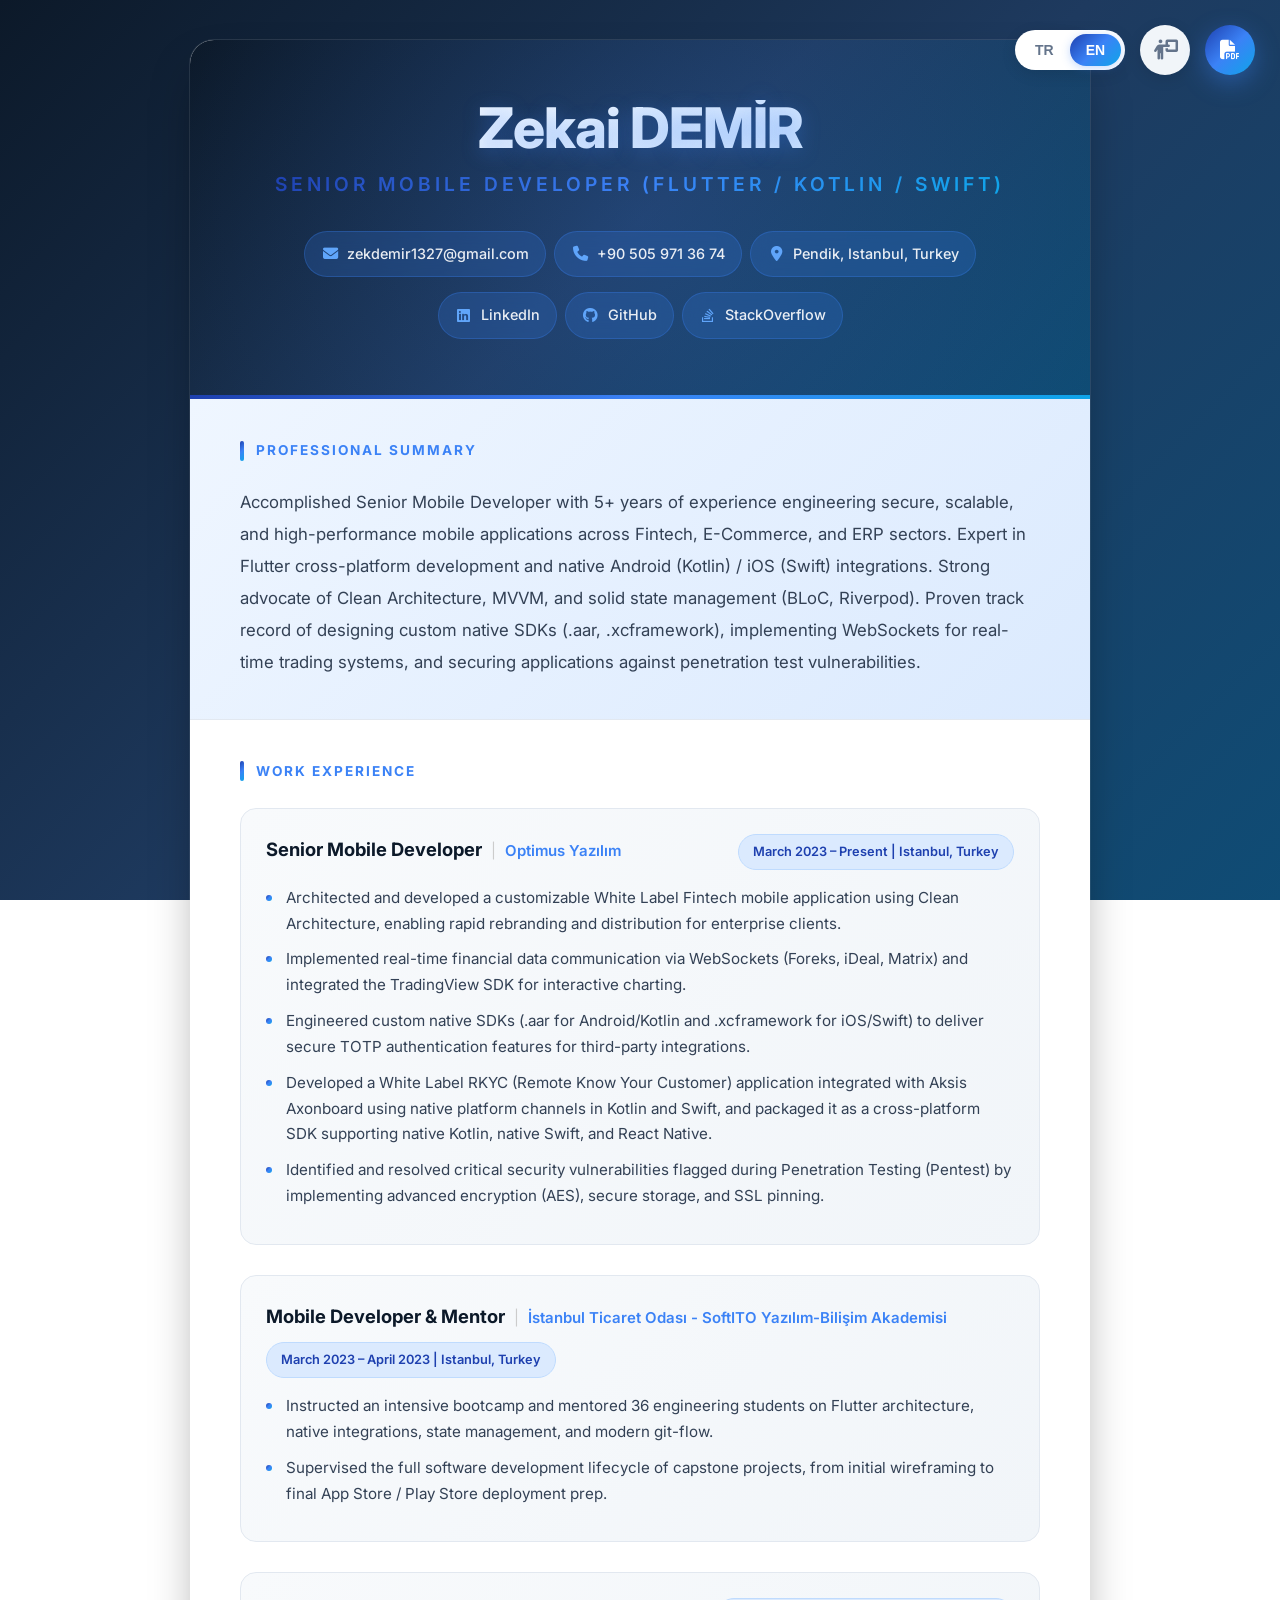
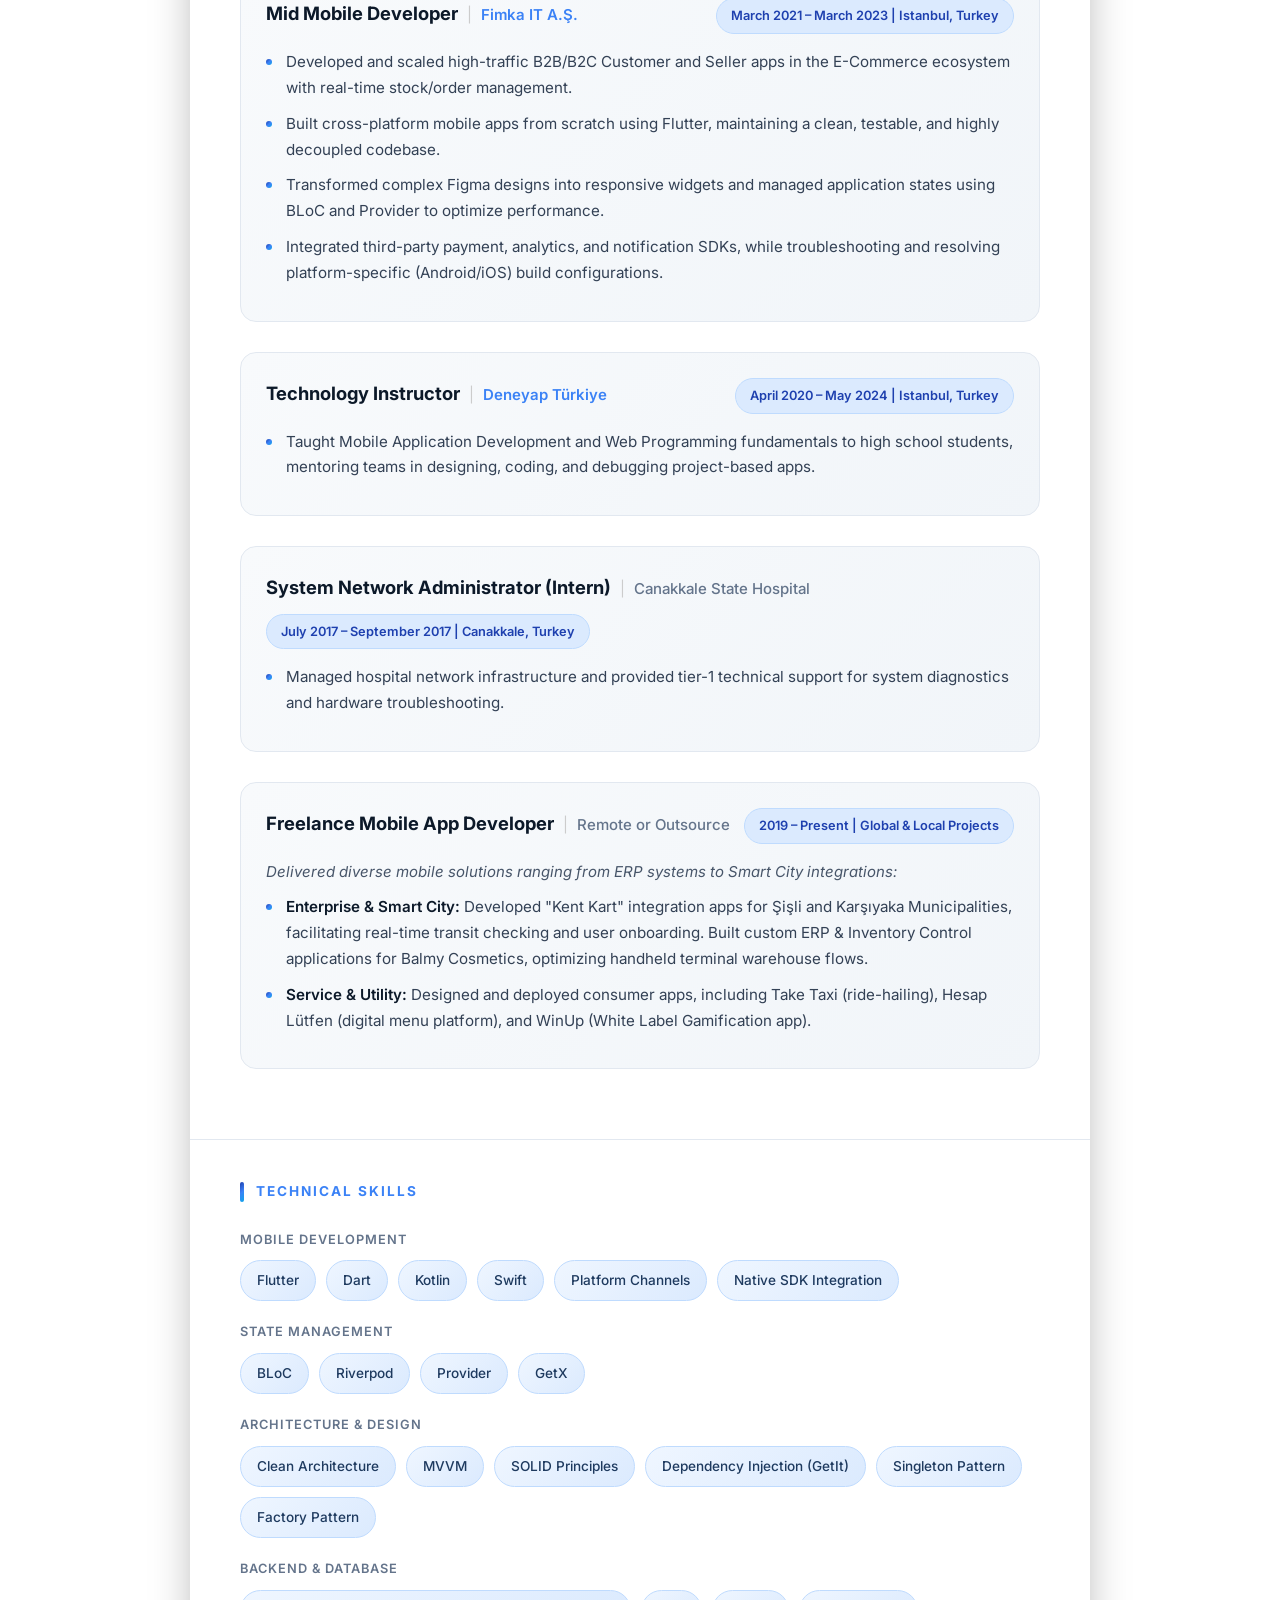
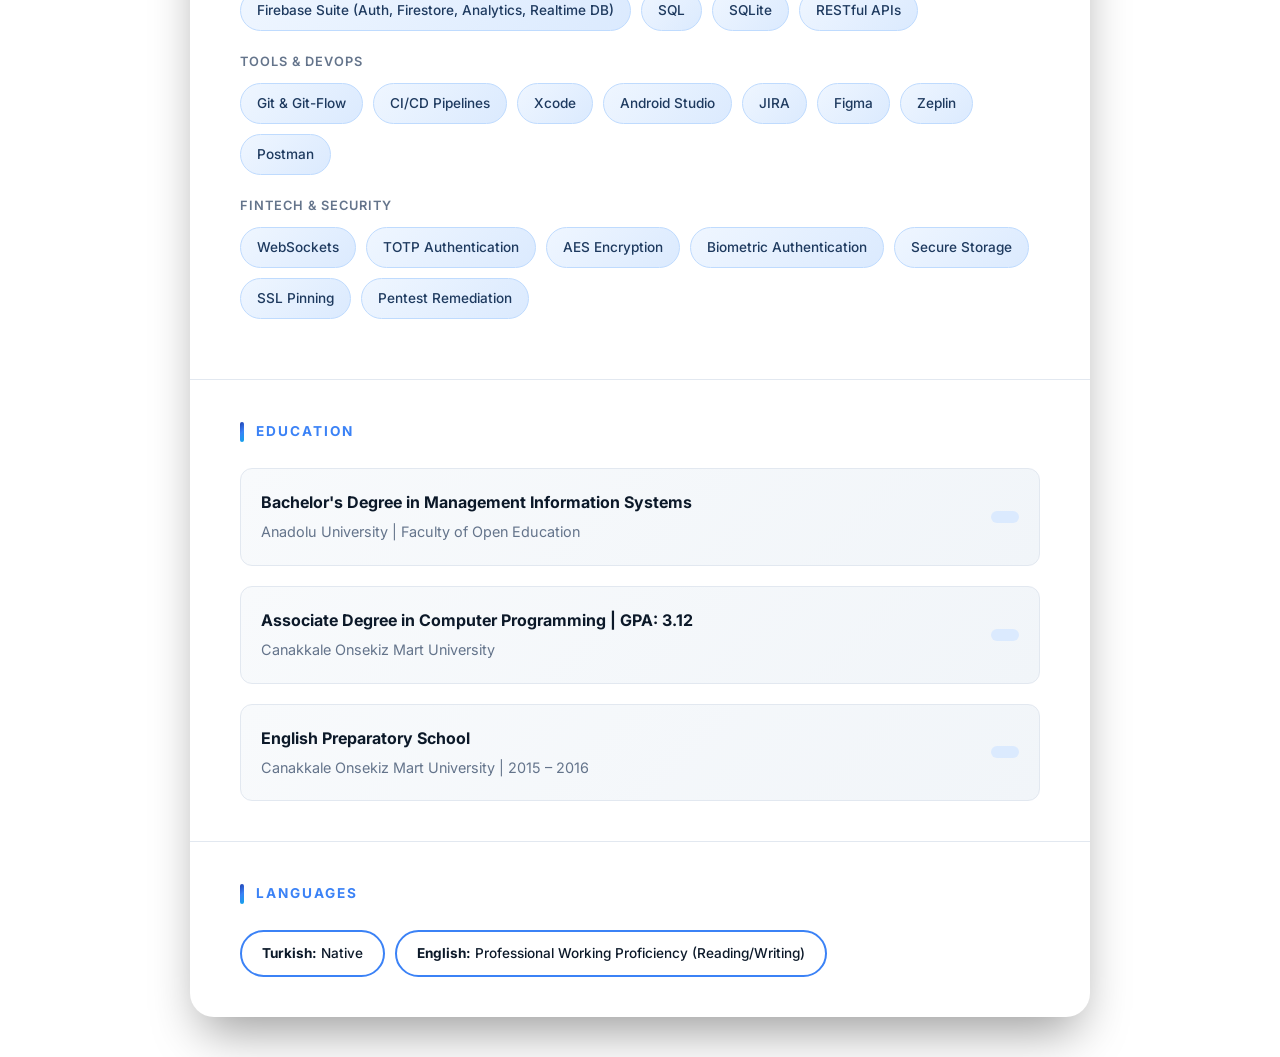
==== commit aa67ea38: "Güncelleme" ====
--- a/index.html
+++ b/index.html
@@ -171,7 +171,8 @@
                         zekdemir1327@gmail.com</a>
                     <a href="tel:+905059713674"><i class="fa-solid fa-phone"></i> +90 505 971 36 74</a>
                     <a href="https://www.google.com/maps/search/?api=1&query=Pendik,+Istanbul,+Turkey"
-                        target="_blank"><i class="fa-solid fa-location-dot"></i> <span data-i18n="contact_location">Pendik, Istanbul, Turkey</span></a>
+                        target="_blank"><i class="fa-solid fa-location-dot"></i> <span
+                            data-i18n="contact_location">Pendik, Istanbul, Turkey</span></a>
                 </div>
                 <div class="social-row">
                     <a href="https://linkedin.com/in/zekai-demir-aa028a126" target="_blank"><i
@@ -303,8 +304,8 @@
                 <div class="job-header">
                     <div>
                         <span class="job-title" data-i18n="job_intern_title">System Network Administrator
-                            (Intern)</span> <span style="margin: 0 5px; color: #ccc;">|</span> <span
-                            class="company" data-i18n="job_intern_org">Canakkale State Hospital</span>
+                            (Intern)</span> <span style="margin: 0 5px; color: #ccc;">|</span> <span class="company"
+                            data-i18n="job_intern_org">Canakkale State Hospital</span>
                     </div>
                     <div class="job-meta" data-i18n="job_intern_date">July 2017 – September 2017 | Canakkale, Turkey
                     </div>
@@ -322,12 +323,15 @@
                 <div class="job-header">
                     <div>
                         <span class="job-title" data-i18n="job_freelance_title">Freelance Mobile App Developer</span>
-                        <span style="margin: 0 5px; color: #ccc;">|</span> <span class="company" data-i18n="job_freelance_org">Remote or Outsource</span>
+                        <span style="margin: 0 5px; color: #ccc;">|</span> <span class="company"
+                            data-i18n="job_freelance_org">Remote or Outsource</span>
                     </div>
                     <div class="job-meta" data-i18n="job_freelance_date">2019 – Present | Global & Local Projects</div>
                 </div>
                 <div class="job-details">
-                    <p style="margin-bottom: 10px; color: #475569;" class="print-hide" data-i18n="job_freelance_summary">Delivered diverse mobile solutions ranging from ERP systems to Smart City integrations:</p>
+                    <p style="margin-bottom: 10px; color: #475569;" class="print-hide"
+                        data-i18n="job_freelance_summary">Delivered diverse mobile solutions ranging from ERP systems to
+                        Smart City integrations:</p>
                     <ul>
                         <li data-i18n="job_freelance_desc_1"><strong>Enterprise & Smart City:</strong> Developed "Kent
                             Kart" integration apps for Şişli and Karşıyaka Municipalities, facilitating real-time
@@ -590,7 +594,7 @@
                 "job_freelance_desc_2": "Bireysel & Servis: Take Taxi (taksi çağırma), Hesap Lütfen (dijital menü), Falve (kahve falı) ve Linqi App (İngilizce pratik) uygulamalarının tasarım, geliştirme ve yayın süreçlerini yönettim.",
                 "section_education": "EĞİTİM",
                 "edu_bs": "Yönetim Bilişim Sistemleri Lisans Derecesi",
-                "edu_anadolu": "Anadolu University | Açıköğretim Fakültesi",
+                "edu_anadolu": "Anadolu University",
                 "edu_as": "Bilgisayar Programcılığı Önlisans Derecesi | GPA: 3.12",
                 "edu_comu": "Çanakkale Onsekiz Mart Üniversitesi",
                 "edu_prep": "İngilizce Hazırlık Okulu",
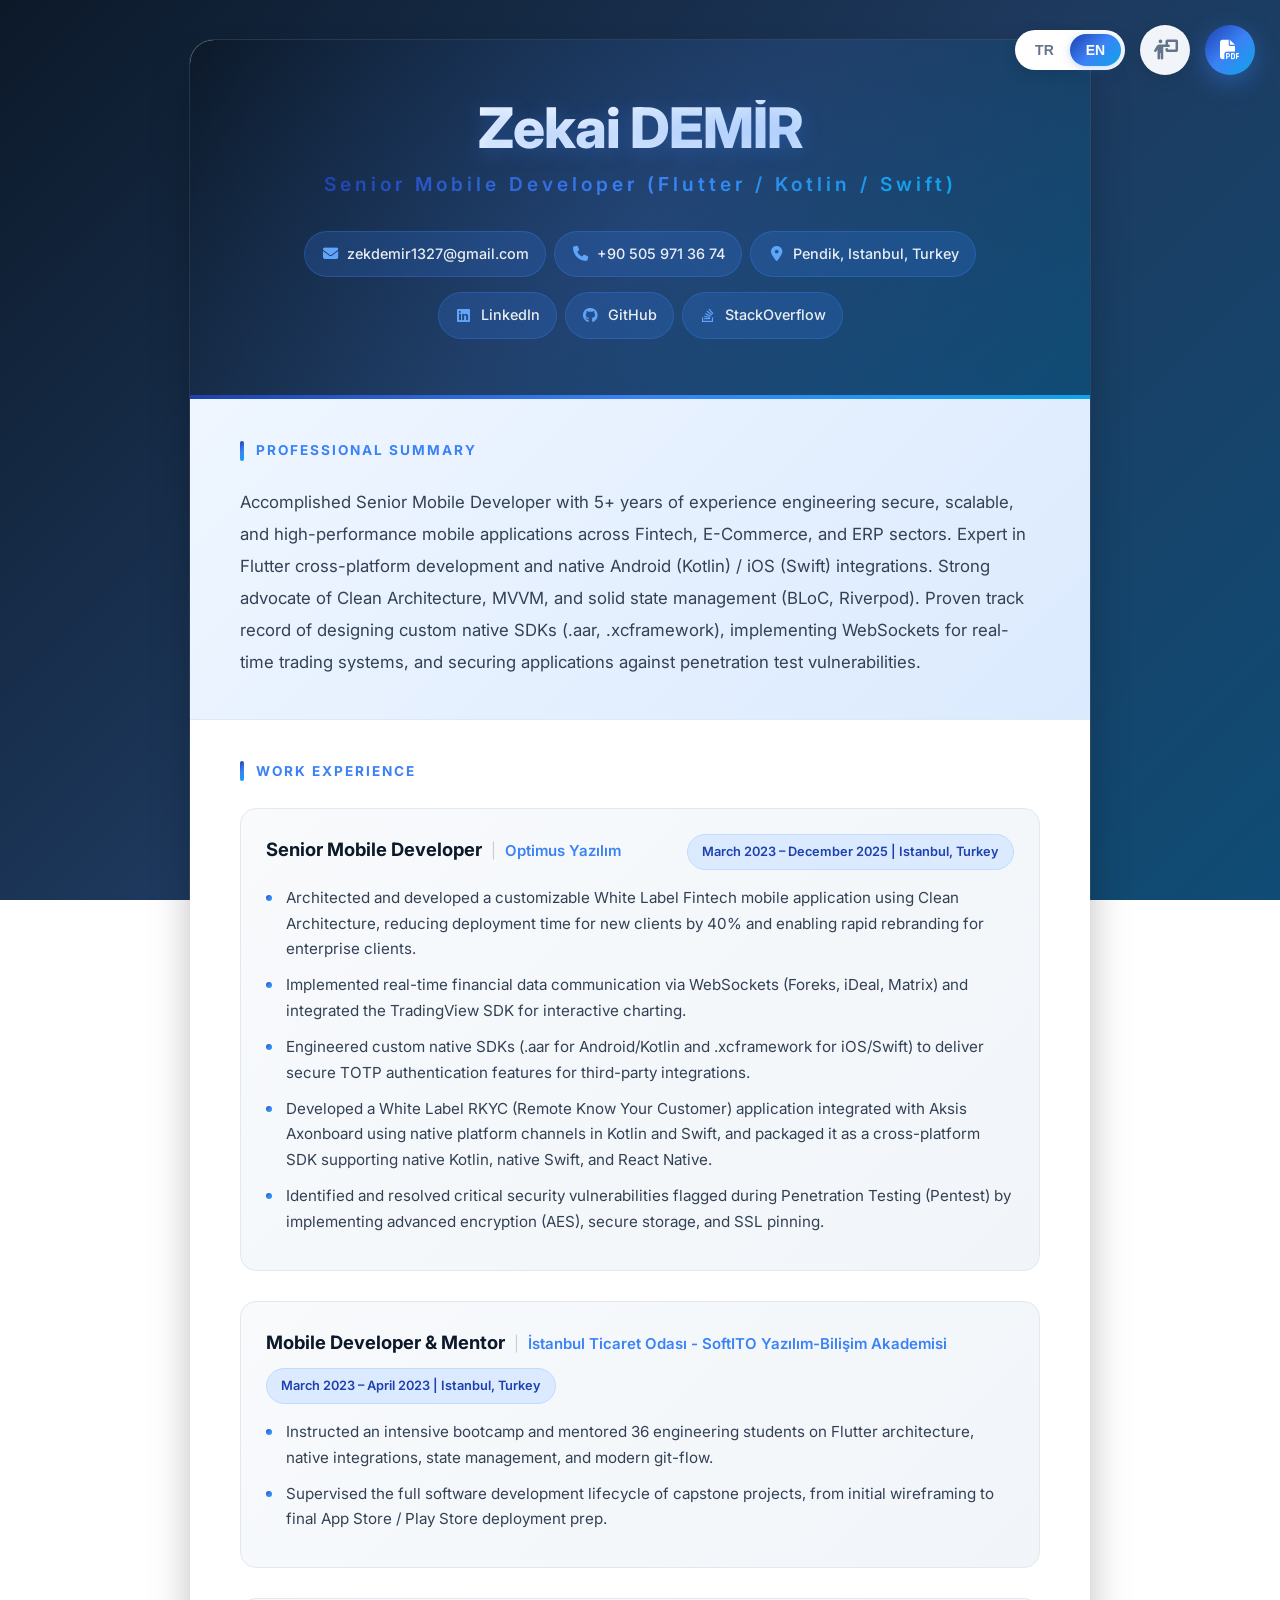
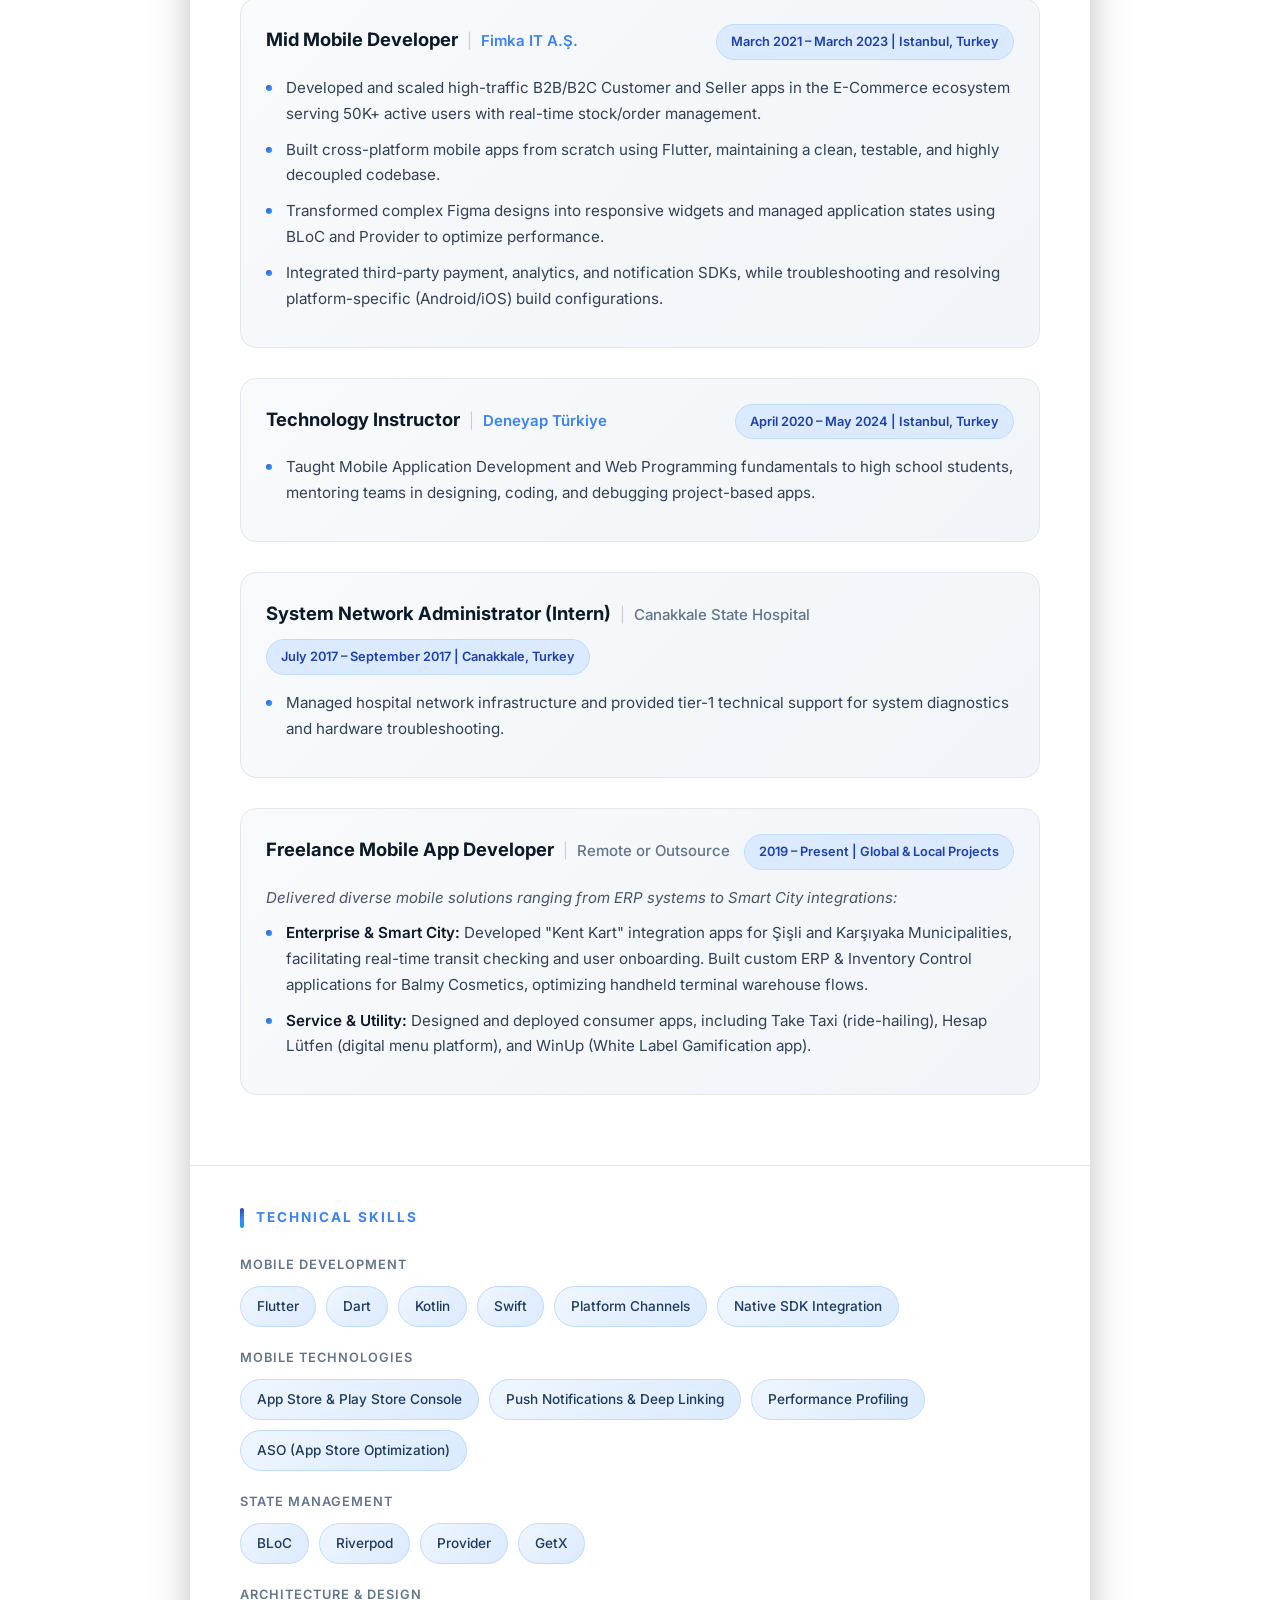
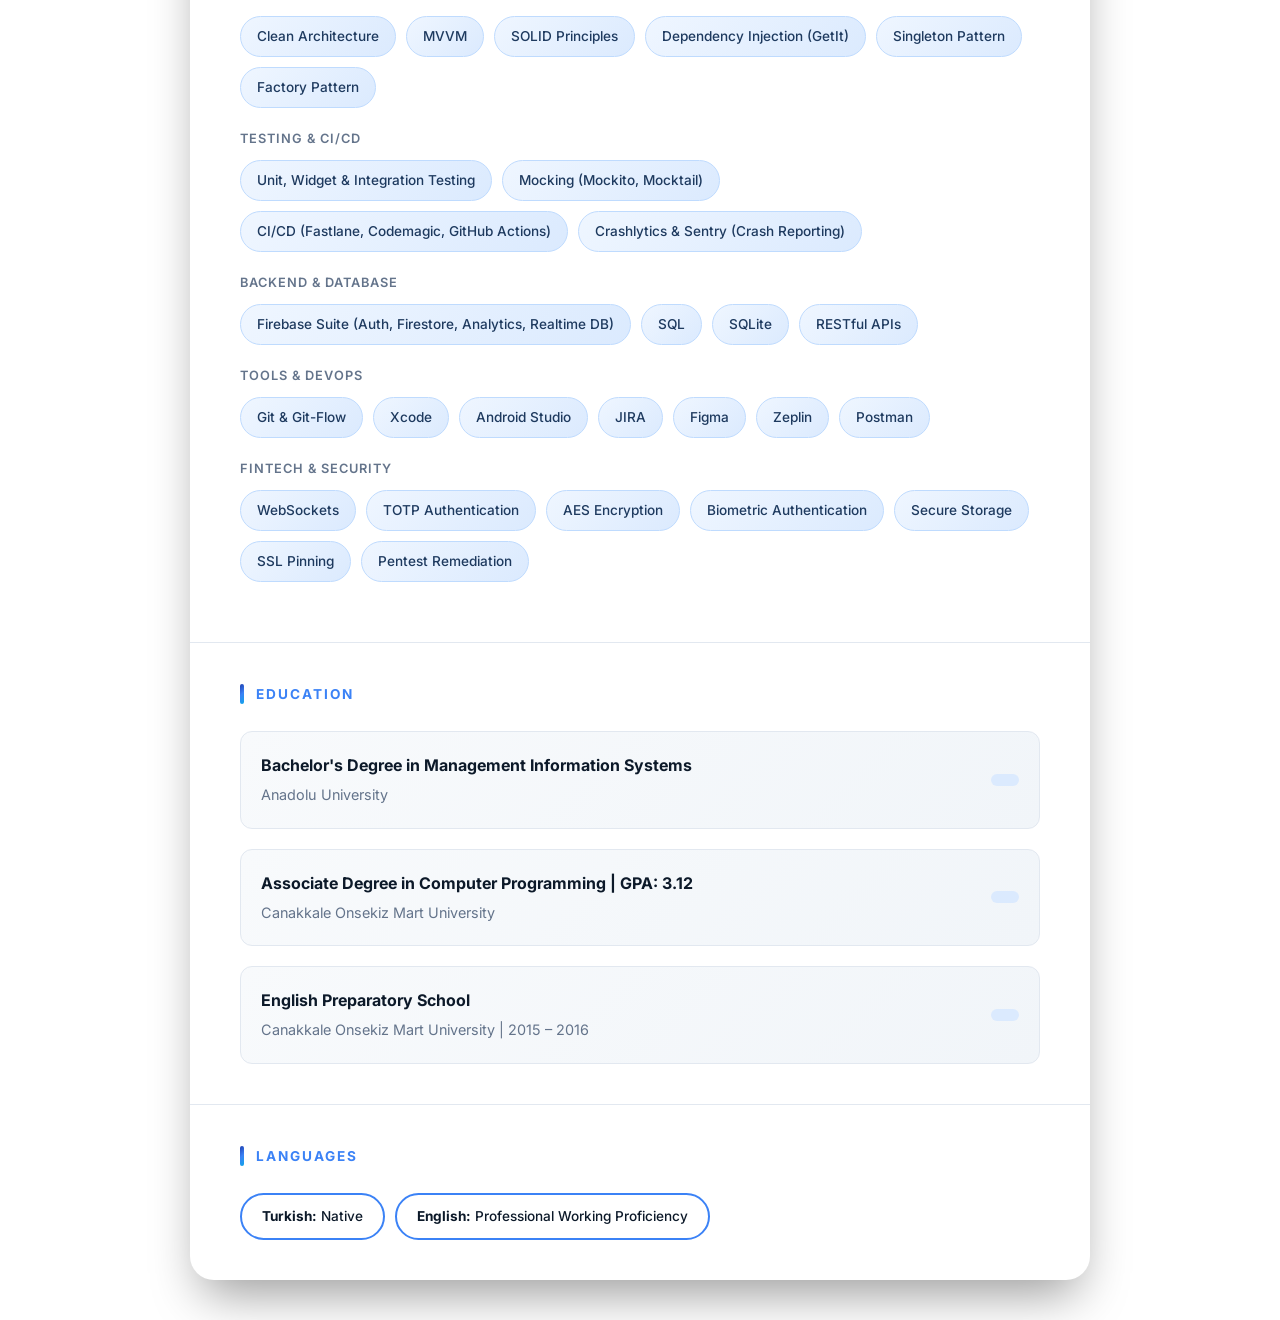
==== commit 7b376205: "Düzenlemeler" ====
--- a/index.html
+++ b/index.html
@@ -94,7 +94,7 @@
             {
                 "@type": "EducationalOrganization",
                 "name": "Anadolu University",
-                "department": "Faculty of Open Education"
+                "department": ""
             },
             {
                 "@type": "EducationalOrganization",
@@ -208,13 +208,14 @@
                             style="margin: 0 5px; color: #ccc;">|</span> <span class="company"><a href="#"
                                 target="_blank">Optimus Yazılım</a></span>
                     </div>
-                    <div class="job-meta" data-i18n="job_optimus_date">March 2023 – Present | Istanbul, Turkey</div>
+                    <div class="job-meta" data-i18n="job_optimus_date">March 2023 – December 2025 | Istanbul, Turkey
+                    </div>
                 </div>
                 <div class="job-details">
                     <ul>
                         <li data-i18n="job_optimus_desc_1">Architected and developed a customizable White Label Fintech
-                            mobile application using Clean Architecture, enabling rapid rebranding and distribution for
-                            enterprise clients.</li>
+                            mobile application using Clean Architecture, reducing deployment time for new clients by 40%
+                            and enabling rapid rebranding for enterprise clients.</li>
                         <li data-i18n="job_optimus_desc_2">Implemented real-time financial data communication via
                             WebSockets (Foreks, iDeal, Matrix) and integrated the TradingView SDK for interactive
                             charting.</li>
@@ -268,7 +269,8 @@
                 <div class="job-details">
                     <ul>
                         <li data-i18n="job_fimka_desc_1">Developed and scaled high-traffic B2B/B2C Customer and Seller
-                            apps in the E-Commerce ecosystem with real-time stock/order management.</li>
+                            apps in the E-Commerce ecosystem serving 50K+ active users with real-time stock/order
+                            management.</li>
                         <li data-i18n="job_fimka_desc_2">Built cross-platform mobile apps from scratch using Flutter,
                             maintaining a clean, testable, and highly decoupled codebase.</li>
                         <li data-i18n="job_fimka_desc_3">Transformed complex Figma designs into responsive widgets and
@@ -361,6 +363,16 @@
             </div>
 
             <div class="skill-category">
+                <span class="category-title" data-i18n="skill_cat_mobile_tech">Mobile Technologies</span>
+                <div class="skills-grid">
+                    <span class="skill-tag" data-i18n="skill_mobile_stores">App Store & Play Store Console</span>
+                    <span class="skill-tag" data-i18n="skill_mobile_push">Push Notifications & Deep Linking</span>
+                    <span class="skill-tag" data-i18n="skill_mobile_profiling">Performance Profiling</span>
+                    <span class="skill-tag" data-i18n="skill_mobile_aso">ASO (App Store Optimization)</span>
+                </div>
+            </div>
+
+            <div class="skill-category">
                 <span class="category-title" data-i18n="skill_cat_state">State Management</span>
                 <div class="skills-grid">
                     <span class="skill-tag">BLoC</span>
@@ -383,6 +395,18 @@
             </div>
 
             <div class="skill-category">
+                <span class="category-title" data-i18n="skill_cat_testing">Testing & CI/CD</span>
+                <div class="skills-grid">
+                    <span class="skill-tag" data-i18n="skill_testing_unit">Unit, Widget & Integration Testing</span>
+                    <span class="skill-tag" data-i18n="skill_testing_mock">Mocking (Mockito, Mocktail)</span>
+                    <span class="skill-tag" data-i18n="skill_testing_cicd">CI/CD (Fastlane, Codemagic, GitHub
+                        Actions)</span>
+                    <span class="skill-tag" data-i18n="skill_testing_crash">Crashlytics & Sentry (Crash
+                        Reporting)</span>
+                </div>
+            </div>
+
+            <div class="skill-category">
                 <span class="category-title" data-i18n="skill_cat_backend">Backend & Database</span>
                 <div class="skills-grid">
                     <span class="skill-tag">Firebase Suite (Auth, Firestore, Analytics, Realtime DB)</span>
@@ -396,7 +420,6 @@
                 <span class="category-title" data-i18n="skill_cat_tools">Tools & DevOps</span>
                 <div class="skills-grid">
                     <span class="skill-tag">Git & Git-Flow</span>
-                    <span class="skill-tag" data-i18n="skill_cicd">CI/CD Pipelines</span>
                     <span class="skill-tag">Xcode</span>
                     <span class="skill-tag">Android Studio</span>
                     <span class="skill-tag">JIRA</span>
@@ -426,7 +449,7 @@
             <div class="education-item">
                 <div>
                     <div class="degree" data-i18n="edu_bs">Bachelor's Degree in Management Information Systems</div>
-                    <div class="school" data-i18n="edu_anadolu">Anadolu University | Faculty of Open Education</div>
+                    <div class="school" data-i18n="edu_anadolu">Anadolu University</div>
                 </div>
                 <div class="grad-date"></div>
             </div>
@@ -459,7 +482,7 @@
                 <span class="skill-tag"
                     style="background: white; border: 1px solid #e2e8f0; font-weight: 500; color: var(--primary-color);"><strong
                         data-i18n="lang_en">English:</strong>
-                    <span data-i18n="lang_en_level">Professional Working Proficiency (Reading/Writing)</span></span>
+                    <span data-i18n="lang_en_level">Professional Working Proficiency</span></span>
             </div>
         </section>
 
@@ -497,36 +520,36 @@
                 "skill_secure_storage": "Secure Storage",
                 "skill_pentest": "Pentest Remediation",
                 "job_optimus_title": "Senior Mobile Developer",
-                "job_optimus_date": "March 2023 – Present | Istanbul, Turkey",
-                "job_optimus_desc_1": "Architected and developed a customizable White Label Fintech mobile application using Clean Architecture, enabling rapid rebranding and distribution for enterprise clients",
-                "job_optimus_desc_2": "Implemented real-time financial market data communication via WebSockets (Foreks, iDeal, Matrix) and integrated the TradingView SDK for interactive charting",
-                "job_optimus_desc_3": "Engineered custom native SDKs (.aar for Android/Kotlin and .xcframework for iOS/Swift) to deliver secure TOTP authentication features for third-party integrations",
-                "job_optimus_desc_4": "Developed a White Label RKYC application integrated with Aksis Axonboard using native platform channels, and packaged it as a cross-platform SDK supporting Kotlin, Swift, and React Native",
-                "job_optimus_desc_5": "Identified and resolved critical security vulnerabilities flagged during Penetration Testing (Pentest) by implementing advanced encryption (AES), secure storage, and SSL pinning",
+                "job_optimus_date": "March 2023 – December 2025 | Istanbul, Turkey",
+                "job_optimus_desc_1": "Architected and developed a customizable White Label Fintech mobile application using Clean Architecture, reducing deployment time for new clients by 40% and enabling rapid rebranding for enterprise clients.",
+                "job_optimus_desc_2": "Implemented real-time financial market data communication via WebSockets (Foreks, iDeal, Matrix) and integrated the TradingView SDK for interactive charting.",
+                "job_optimus_desc_3": "Engineered custom native SDKs (.aar for Android/Kotlin and .xcframework for iOS/Swift) to deliver secure TOTP authentication features for third-party integrations.",
+                "job_optimus_desc_4": "Developed a White Label RKYC application integrated with Aksis Axonboard using native platform channels, and packaged it as a cross-platform SDK supporting Kotlin, Swift, and React Native.",
+                "job_optimus_desc_5": "Identified and resolved critical security vulnerabilities flagged during Penetration Testing (Pentest) by implementing advanced encryption (AES), secure storage, and SSL pinning.",
                 "job_ito_title": "Mobile Developer & Mentor",
                 "job_ito_org": "İstanbul Ticaret Odası - SoftITO Software Academy",
                 "job_ito_date": "March 2023 – April 2023 | Istanbul, Turkey",
-                "job_ito_desc_1": "Instructed an intensive bootcamp and mentored 36 engineering students on Flutter architecture, native integrations, state management, and modern git-flow",
-                "job_ito_desc_2": "Supervised the full software development lifecycle of capstone projects, from initial wireframing to final App Store / Play Store deployment prep",
+                "job_ito_desc_1": "Instructed an intensive bootcamp and mentored 36 engineering students on Flutter architecture, native integrations, state management, and modern git-flow.",
+                "job_ito_desc_2": "Supervised the full software development lifecycle of capstone projects, from initial wireframing to final App Store / Play Store deployment prep.",
                 "job_fimka_title": "Mid Mobile Developer",
                 "job_fimka_date": "March 2021 – March 2023 | Istanbul, Turkey",
-                "job_fimka_desc_1": "Developed and scaled high-traffic B2B/B2C Customer and Seller apps in the E-Commerce ecosystem with real-time stock/order management",
-                "job_fimka_desc_2": "Built cross-platform mobile apps from scratch using Flutter, maintaining a clean, testable, and highly decoupled codebase",
-                "job_fimka_desc_3": "Transformed complex Figma designs into responsive widgets and managed application states using BLoC and Provider to optimize performance",
-                "job_fimka_desc_4": "Integrated third-party payment, analytics, and notification SDKs, while troubleshooting and resolving platform-specific (Android/iOS) build configurations",
+                "job_fimka_desc_1": "Developed and scaled high-traffic B2B/B2C Customer and Seller apps in the E-Commerce ecosystem serving 50K+ active users with real-time stock/order management.",
+                "job_fimka_desc_2": "Built cross-platform mobile apps from scratch using Flutter, maintaining a clean, testable, and highly decoupled codebase.",
+                "job_fimka_desc_3": "Transformed complex Figma designs into responsive widgets and managed application states using BLoC and Provider to optimize performance.",
+                "job_fimka_desc_4": "Integrated third-party payment, analytics, and notification SDKs, while troubleshooting and resolving platform-specific (Android/iOS) build configurations.",
                 "job_deneyap_title": "Technology Instructor",
                 "job_deneyap_date": "April 2020 – May 2024 | Istanbul, Turkey",
-                "job_deneyap_desc_1": "Taught Mobile Application Development and Web Programming fundamentals to high school students, mentoring teams in designing, coding, and debugging project-based apps",
+                "job_deneyap_desc_1": "Taught Mobile Application Development and Web Programming fundamentals to high school students, mentoring teams in designing, coding, and debugging project-based apps.",
                 "job_intern_title": "System Network Administrator (Intern)",
                 "job_intern_date": "July 2017 – September 2017 | Canakkale, Turkey",
-                "job_intern_desc_1": "Managed hospital network infrastructure and provided tier-1 technical support for system diagnostics and hardware troubleshooting",
+                "job_intern_desc_1": "Managed hospital network infrastructure and provided tier-1 technical support for system diagnostics and hardware troubleshooting.",
                 "job_freelance_title": "Freelance Mobile App Developer",
                 "job_freelance_date": "2019 – Present | Global & Local Projects",
-                "job_freelance_desc_1": "Enterprise & Smart City: Developed \"Kent Kart\" transit apps for Şişli and Karşıyaka Municipalities, and custom ERP/Inventory handheld systems for Balmy Cosmetics",
-                "job_freelance_desc_2": "Consumer & Utilities: Designed and deployed Take Taxi (ride-hailing), Hesap Lütfen (digital menu), Falve (fortune), and Linqi (English practice) apps",
+                "job_freelance_desc_1": "Enterprise & Smart City: Developed \"Kent Kart\" transit apps for Şişli and Karşıyaka Municipalities, and custom ERP/Inventory handheld systems for Balmy Cosmetics.",
+                "job_freelance_desc_2": "Consumer & Utilities: Designed and deployed Take Taxi (ride-hailing), Hesap Lütfen (digital menu platform), Falve (fortune), and Linqi App (language learning platform).",
                 "section_education": "EDUCATION",
                 "edu_bs": "Bachelor's Degree in Management Information Systems",
-                "edu_anadolu": "Anadolu University | Faculty of Open Education",
+                "edu_anadolu": "Anadolu University ",
                 "edu_as": "Associate Degree in Computer Programming | GPA: 3.12",
                 "edu_comu": "Canakkale Onsekiz Mart University",
                 "edu_prep": "English Preparatory School",
@@ -535,10 +558,20 @@
                 "lang_tr": "Turkish",
                 "lang_tr_level": "Native",
                 "lang_en": "English",
-                "lang_en_level": "Professional Working Proficiency (Reading/Writing)",
+                "lang_en_level": "Professional Working Proficiency",
                 "skill_cat_mobile": "Mobile Development",
+                "skill_cat_mobile_tech": "Mobile Technologies",
+                "skill_mobile_stores": "App Store & Play Store Console",
+                "skill_mobile_push": "Push Notifications & Deep Linking",
+                "skill_mobile_profiling": "Performance Profiling",
+                "skill_mobile_aso": "ASO (App Store Optimization)",
                 "skill_cat_state": "State Management",
                 "skill_cat_arch": "Architecture & Design",
+                "skill_cat_testing": "Testing & CI/CD",
+                "skill_testing_unit": "Unit, Widget & Integration Testing",
+                "skill_testing_mock": "Mocking (Mockito, Mocktail)",
+                "skill_testing_cicd": "CI/CD (Fastlane, Codemagic, GitHub Actions)",
+                "skill_testing_crash": "Crashlytics & Sentry (Crash Reporting)",
                 "skill_cat_backend": "Backend & Database",
                 "skill_cat_tools": "Tools & DevOps",
                 "skill_cat_fintech": "Fintech & Security"
@@ -565,8 +598,8 @@
                 "skill_secure_storage": "Güvenli Depolama",
                 "skill_pentest": "Sızma Testi Güvenlik Önlemleri",
                 "job_optimus_title": "Kıdemli Mobil Geliştirici",
-                "job_optimus_date": "Mart 2023 – Günümüz | İstanbul, Türkiye",
-                "job_optimus_desc_1": "Kurumsal müşteriler için hızlı dağıtım ve yeniden markalama sağlayan, Clean Architecture tabanlı, özelleştirilebilir bir White Label Fintech mobil uygulamasının mimarisini kurdum ve geliştirdim.",
+                "job_optimus_date": "Mart 2023 – Aralık 2025 | İstanbul, Türkiye",
+                "job_optimus_desc_1": "Kurumsal müşteriler için yeni kurulumların devreye alınma süresini %80 azaltan, Clean Architecture tabanlı, özelleştirilebilir bir White Label Fintech mobil uygulamasının mimarisini kurdum ve geliştirdim.",
                 "job_optimus_desc_2": "WebSocket üzerinden Foreks, iDeal ve Matrix gibi servislerle gerçek zamanlı finansal veri iletişimini sağladım ve TradingView SDK entegrasyonu gerçekleştirdim.",
                 "job_optimus_desc_3": "Üçüncü taraf entegrasyonları için güvenli TOTP kimlik doğrulama özelliklerine sahip native SDK'lar (Android/Kotlin için .aar ve iOS/Swift için .xcframework) hazırladım.",
                 "job_optimus_desc_4": "Aksis Axonboard entegreli White Label RKYC uygulamasını Kotlin ve Swift ile native platform kanallarını kullanarak geliştirdim ve native Kotlin, native Swift ile React Native destekli bir SDK olarak paketledim.",
@@ -575,13 +608,13 @@
                 "job_ito_org": "İstanbul Ticaret Odası - SoftITO Yazılım Akademisi",
                 "job_ito_date": "Mart 2023 – Nisan 2023 | İstanbul, Türkiye",
                 "job_ito_desc_1": "Flutter mimarisi, native entegrasyonlar ve durum yönetimi üzerine yoğun bir bootcamp düzenleyerek 36 mühendislik öğrencisine mentorluk ve eğitmenlik yaptım.",
-                "job_ito_desc_2": "Öğrencilerin bitirme projelerinin tel çerçevelerden (wireframe) uygulama mağazası yayınlama hazırlıklarına kadar tüm yazılım yaşam döngüsünü yönettim.",
+                "job_ito_desc_2": "Öğrencilerin bitirme projelerinin wireframe şekilde uygulama mağazası yayınlama hazırlıklarına kadar tüm yazılım yaşam döngüsünü yönettim.",
                 "job_fimka_title": "Mobil Geliştirici",
                 "job_fimka_date": "Mart 2021 – Mart 2023 | İstanbul, Türkiye",
-                "job_fimka_desc_1": "E-Ticaret ekosisteminde yüksek trafikli B2B/B2C Müşteri ve gerçek zamanlı envanter/sipariş takibi yapan Satıcı uygulamalarını geliştirdim ve ölçeklendirdim.",
+                "job_fimka_desc_1": "E-Ticaret ekosisteminde 50.000+ aktif kullanıcıya hizmet veren yüksek trafikli B2B/B2C Müşteri ve gerçek zamanlı envanter/sipariş takibi yapan Satıcı uygulamalarını geliştirdim ve ölçeklendirdim.",
                 "job_fimka_desc_2": "Test edilebilir, temiz ve modüler bir kod yapısı koruyarak Flutter ile sıfırdan çapraz platform mobil uygulamalar oluşturdum.",
                 "job_fimka_desc_3": "Karmaşık Figma tasarımlarını duyarlı bileşenlere dönüştürdüm ve BLoC/Provider kullanarak uygulama performansını optimize ettim.",
-                "job_fimka_desc_4": "Üçüncü taraf ödeme, analiz ve bildirim SDK'larını entegre ettim; Android/iOS platformlarına özel derleme ve altyapı sorunlarını çözdüm.",
+                "job_fimka_desc_4": "Third party ödeme sistemi, analiz ve bildirim SDK'larını entegre ettim; Android/iOS platformlarına özel derleme ve altyapı sorunlarını çözdüm.",
                 "job_deneyap_title": "Teknoloji Eğitmeni",
                 "job_deneyap_date": "Nisan 2020 – Mayıs 2024 | İstanbul, Türkiye",
                 "job_deneyap_desc_1": "Lise öğrencilerine bilgisayarsal düşünme becerilerini geliştiren Mobil Uygulama ve Web Programlama temellerini öğrettim ve proje takımlarına mentorluk yaptım.",
@@ -591,10 +624,10 @@
                 "job_freelance_title": "Freelance Mobil Uygulama Geliştirici",
                 "job_freelance_date": "2019 – Günümüz | Global & Yerel Projeler",
                 "job_freelance_desc_1": "Kurumsal & Akıllı Şehir: Şişli ve Karşıyaka Belediyeleri için toplu taşıma takip uygulamaları geliştirdim; Balmy Kozmetik için el terminalleri ile entegre envanter ve ERP sistemleri kurdum.",
-                "job_freelance_desc_2": "Bireysel & Servis: Take Taxi (taksi çağırma), Hesap Lütfen (dijital menü), Falve (kahve falı) ve Linqi App (İngilizce pratik) uygulamalarının tasarım, geliştirme ve yayın süreçlerini yönettim.",
+                "job_freelance_desc_2": "Bireysel & Servis: Take Taxi (taksi çağırma), Hesap Lütfen (dijital menü platformu), Falve (kahve falı) ve Linqi App (dil öğrenme platformu) uygulamalarının tasarım, geliştirme ve yayın süreçlerini yönettim.",
                 "section_education": "EĞİTİM",
                 "edu_bs": "Yönetim Bilişim Sistemleri Lisans Derecesi",
-                "edu_anadolu": "Anadolu University",
+                "edu_anadolu": "Anadolu Üniversitesi",
                 "edu_as": "Bilgisayar Programcılığı Önlisans Derecesi | GPA: 3.12",
                 "edu_comu": "Çanakkale Onsekiz Mart Üniversitesi",
                 "edu_prep": "İngilizce Hazırlık Okulu",
@@ -603,10 +636,20 @@
                 "lang_tr": "Türkçe",
                 "lang_tr_level": "Anadil",
                 "lang_en": "İngilizce",
-                "lang_en_level": "Profesyonel Çalışma Yetkinliği (Okuma/Yazma)",
+                "lang_en_level": "Profesyonel Çalışma Yetkinliği",
                 "skill_cat_mobile": "Mobil Geliştirme",
+                "skill_cat_mobile_tech": "Mobil Teknolojiler",
+                "skill_mobile_stores": "App Store & Play Store Console",
+                "skill_mobile_push": "Push Bildirimleri ve Derin Bağlantı (Deep Linking)",
+                "skill_mobile_profiling": "Performans Analizi (Profiling)",
+                "skill_mobile_aso": "ASO (App Store Optimization)",
                 "skill_cat_state": "Durum Yönetimi (State Management)",
                 "skill_cat_arch": "Mimari & Tasarım",
+                "skill_cat_testing": "Test ve CI/CD",
+                "skill_testing_unit": "Birim (Unit), Arayüz (Widget) ve Entegrasyon Testleri",
+                "skill_testing_mock": "Taklit Etme / Mocking (Mockito, Mocktail)",
+                "skill_testing_cicd": "CI/CD (Fastlane, Codemagic, GitHub Actions)",
+                "skill_testing_crash": "Crashlytics ve Sentry (Hata İzleme)",
                 "skill_cat_backend": "Backend & Veritabanı",
                 "skill_cat_tools": "Araçlar & DevOps",
                 "skill_cat_fintech": "Fintech & Güvenlik"
--- a/style.css
+++ b/style.css
@@ -154,7 +154,6 @@
   background-clip: text;
   font-weight: 600;
   letter-spacing: 3px;
-  text-transform: uppercase;
 }
 
 header.header-centered .header-left {
